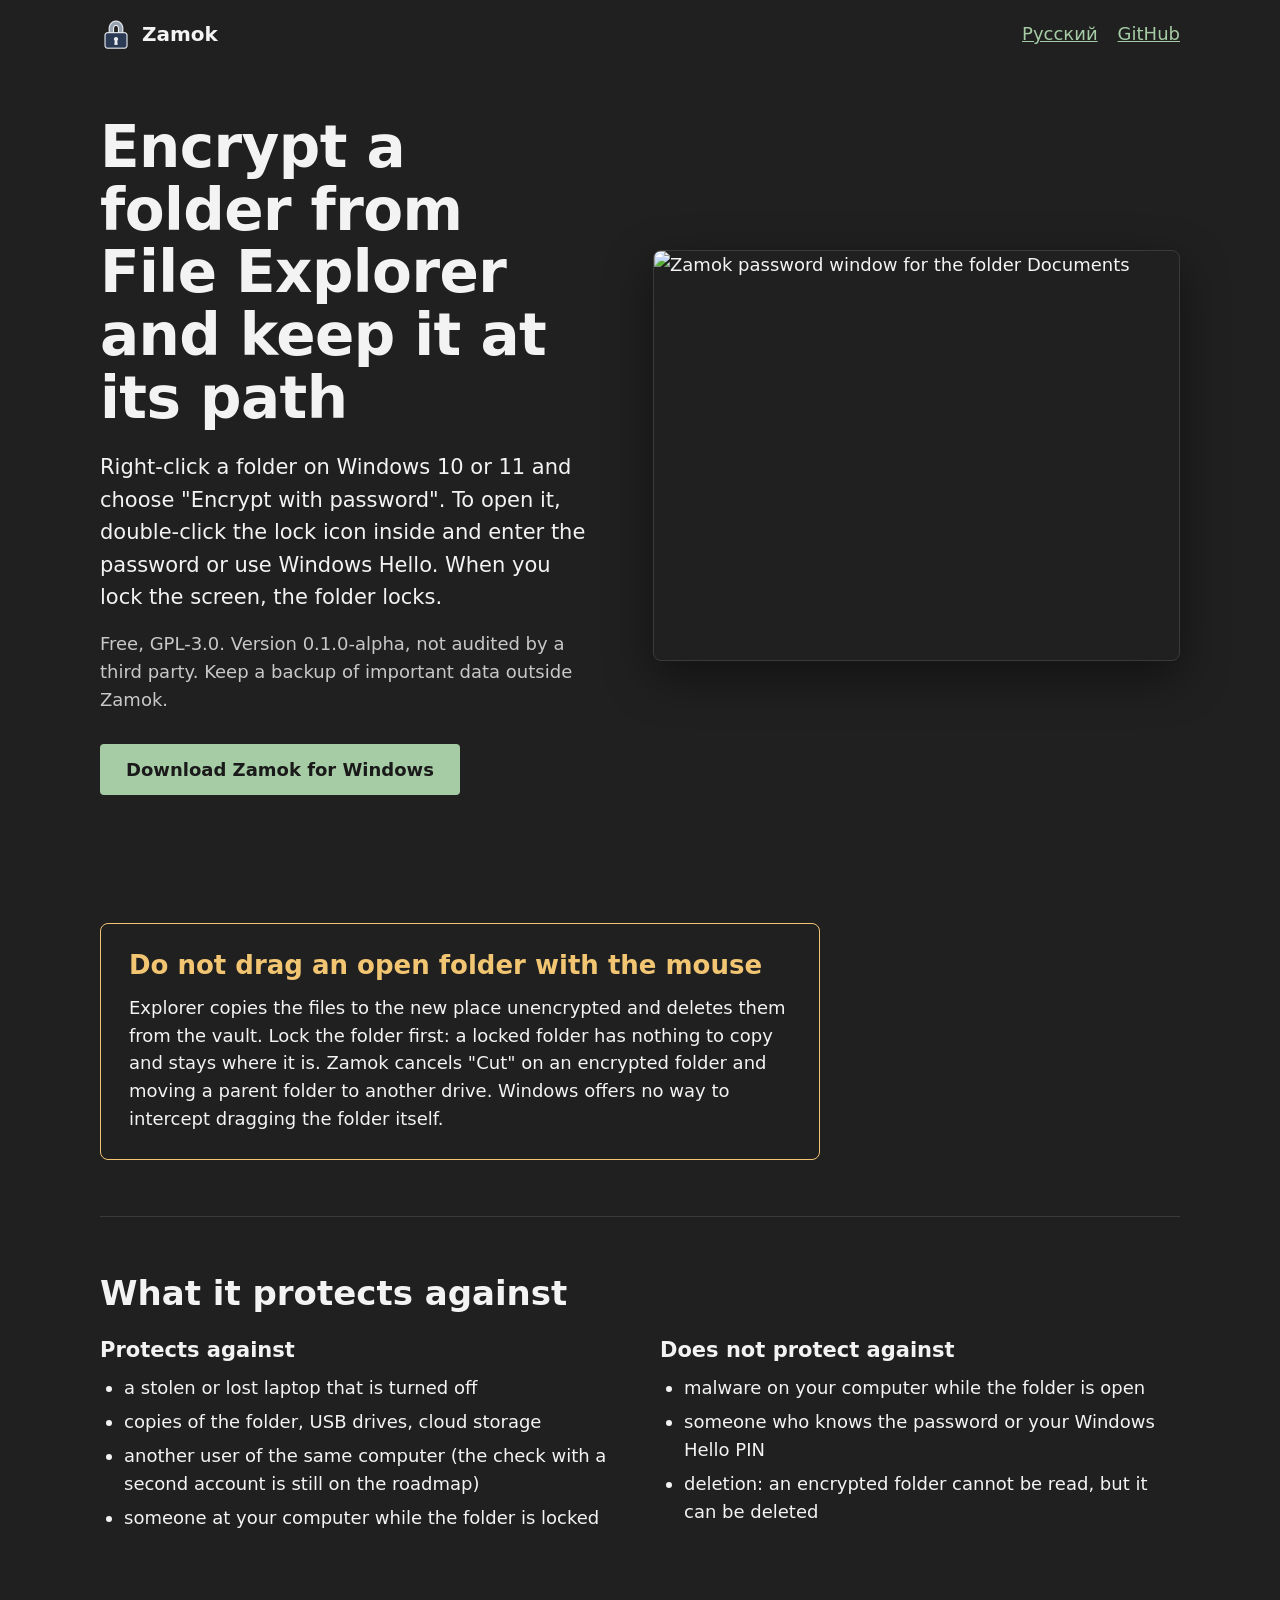
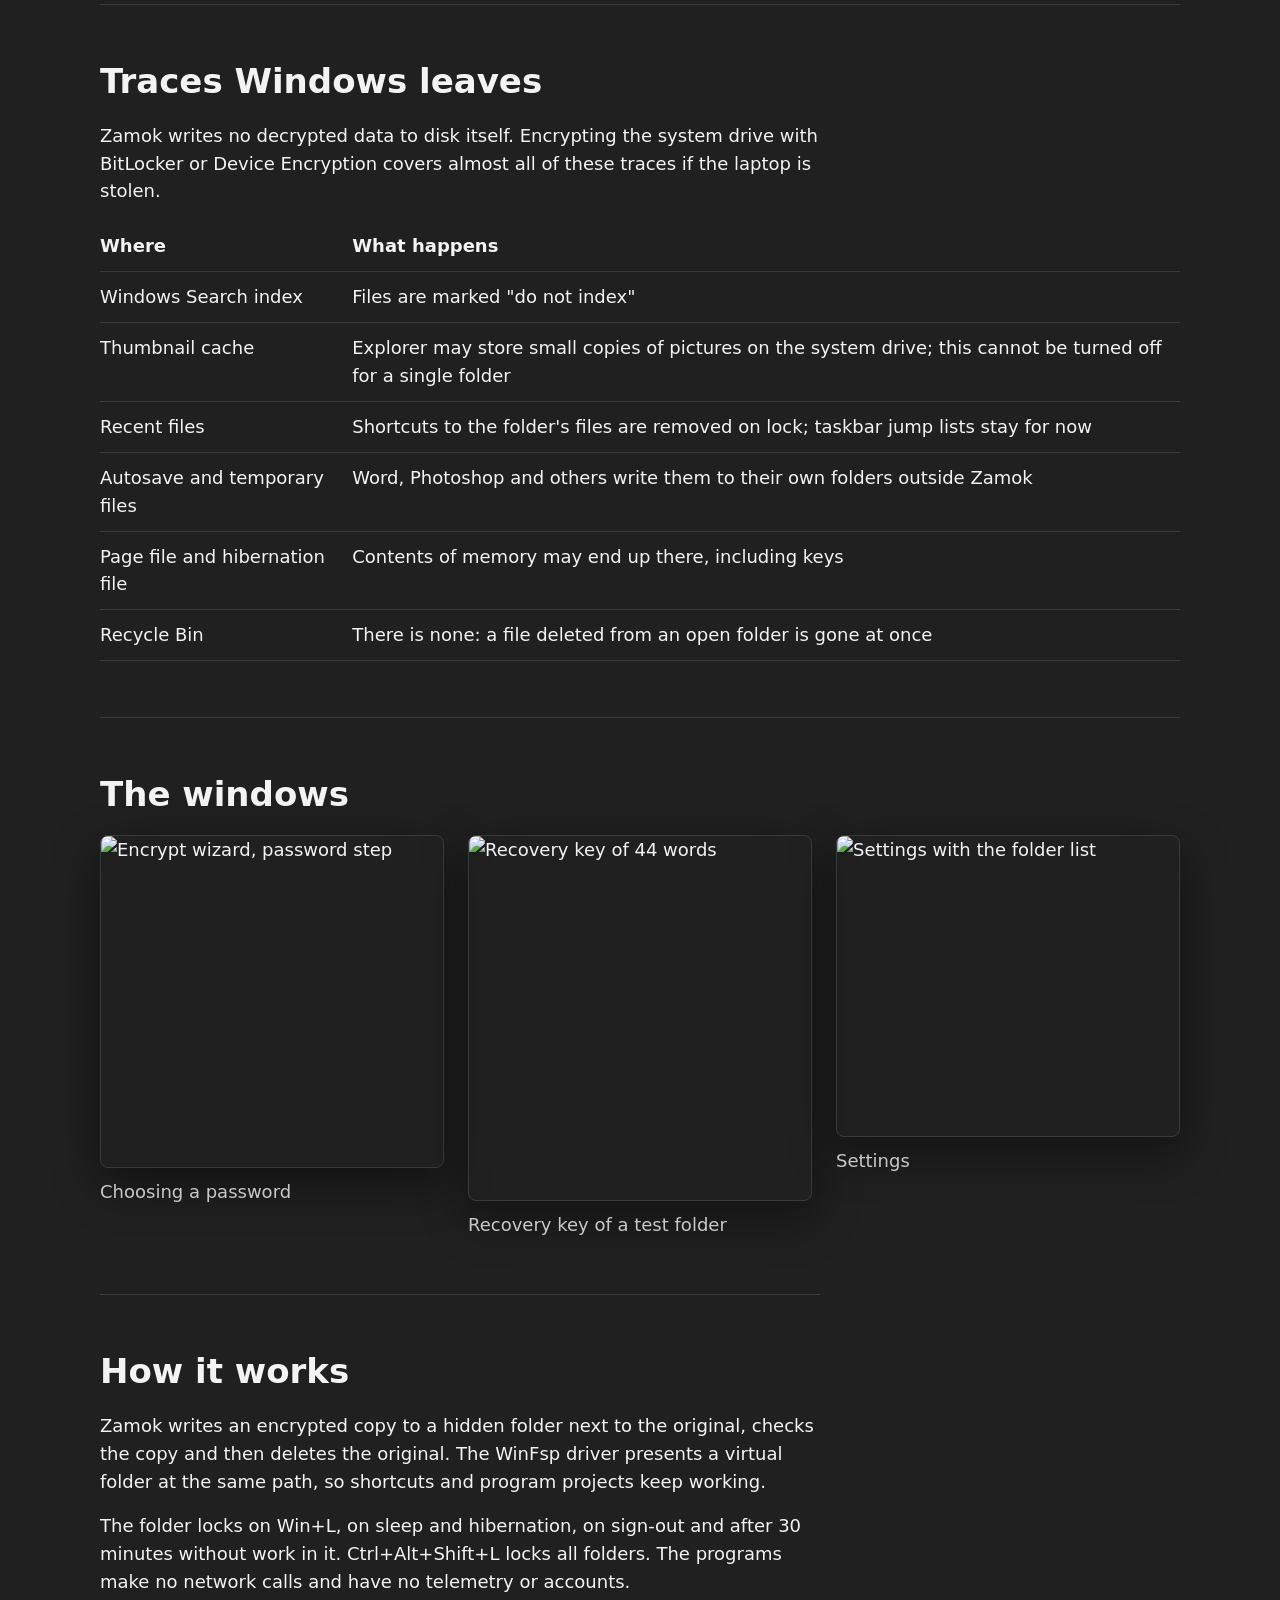
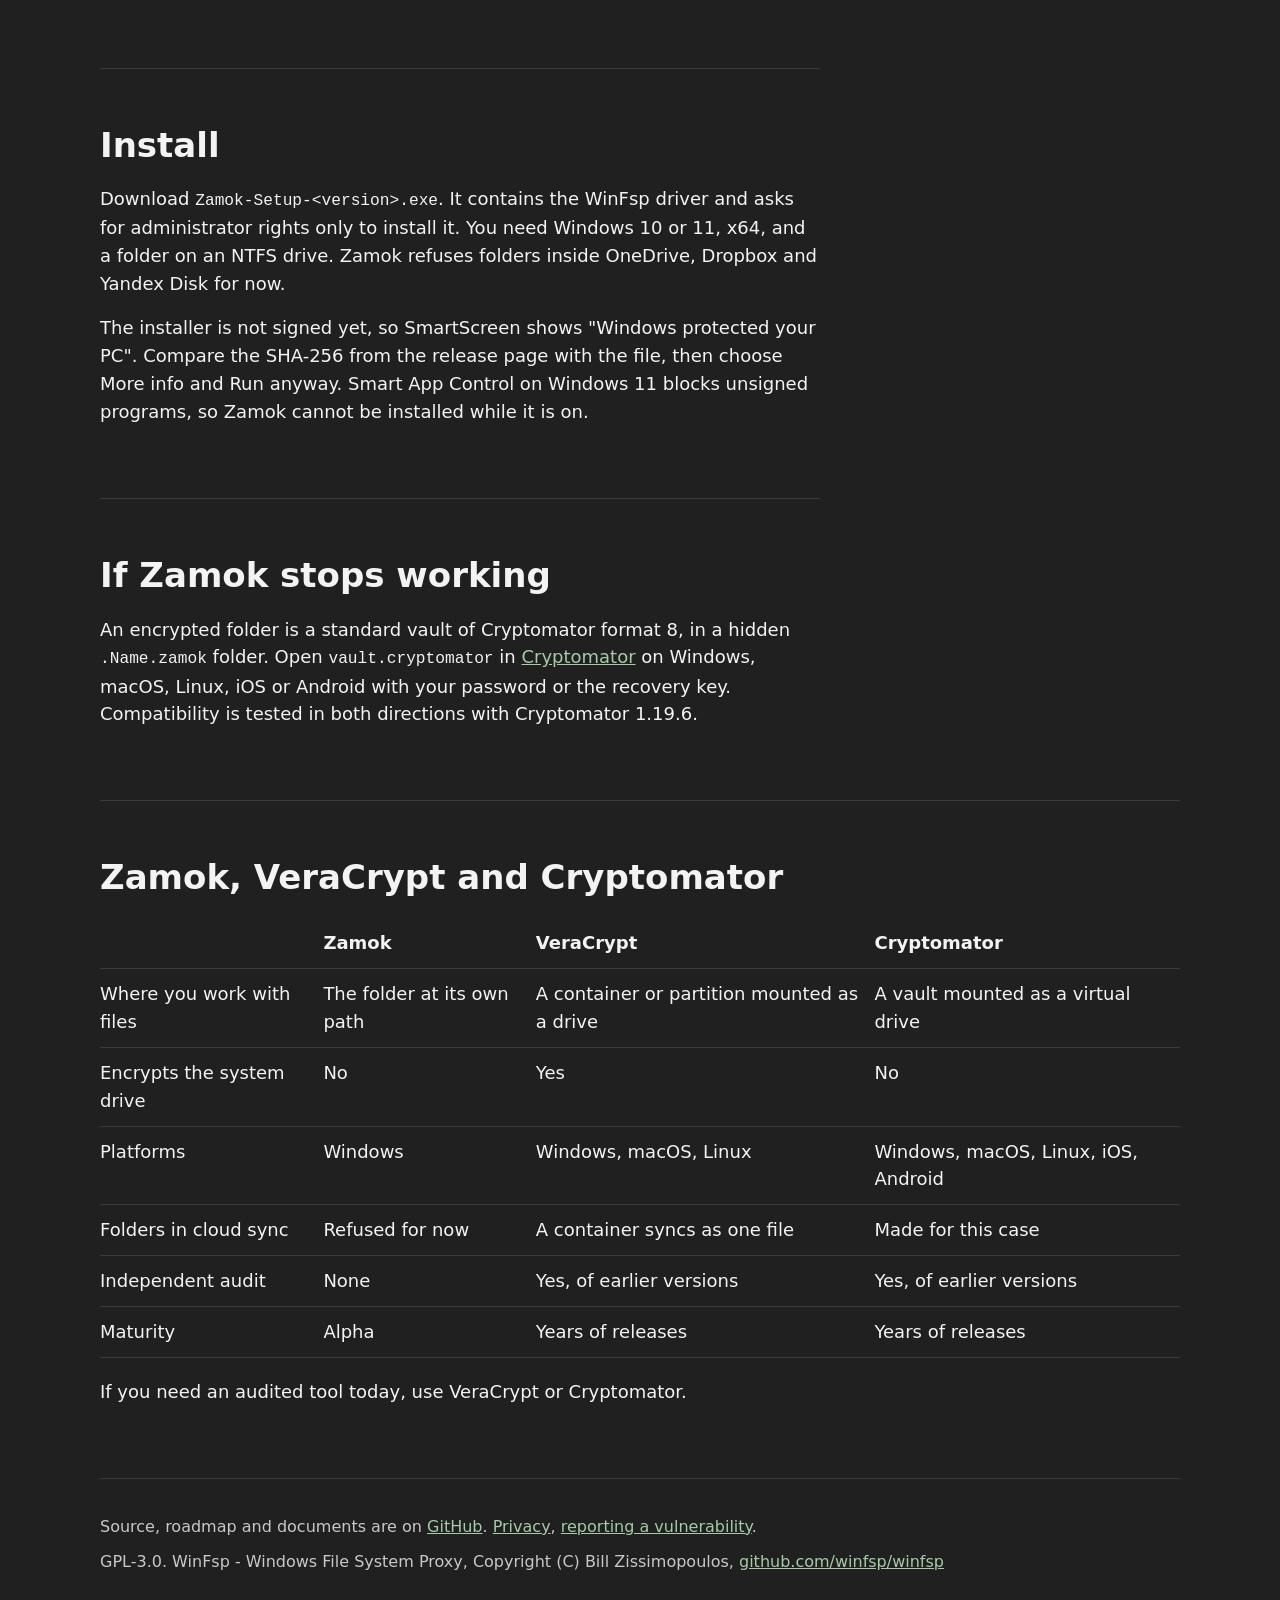
==== site/index.html @ 3bea82ad "Add the Russian and English website for GitHub Pages Static pages in site/ and a Pages workflow that" ====
<!doctype html>
<html lang="en">
<head>
<meta charset="utf-8">
<meta name="viewport" content="width=device-width, initial-scale=1">
<title>Zamok, folder encryption for Windows from File Explorer</title>
<meta name="description" content="Zamok encrypts a folder on Windows 10 and 11 from File Explorer. The folder stays at its path. Free, open source, GPL-3.0, alpha, not audited by a third party.">
<link rel="icon" href="favicon.ico" sizes="48x48">
<link rel="apple-touch-icon" href="apple-touch-icon.png">
<link rel="alternate" hreflang="ru" href="https://olerast67.github.io/zamok/ru/">
<link rel="alternate" hreflang="en" href="https://olerast67.github.io/zamok/">
<link rel="stylesheet" href="style.css">
</head>
<body>
<div class="wrap">
<header class="top">
  <a class="brand" href="./"><img src="icon-256.png" alt="" width="32" height="32">Zamok</a>
  <nav><a href="ru/" lang="ru" hreflang="ru">Русский</a><a href="https://github.com/olerast67/zamok">GitHub</a></nav>
</header>

<main>
<div class="hero">
  <div>
    <h1>Encrypt a folder from File Explorer and keep it at its path</h1>
    <p class="lead">Right-click a folder on Windows 10 or 11 and choose "Encrypt with password". To open it, double-click the lock icon inside and enter the password or use Windows Hello. When you lock the screen, the folder locks.</p>
    <p class="status">Free, GPL-3.0. Version 0.1.0-alpha, not audited by a third party. Keep a backup of important data outside Zamok.</p>
    <a class="button" data-cta href="https://github.com/olerast67/zamok/releases">Download Zamok for Windows</a>
  </div>
  <img class="window" src="images/screens/en/unlock.png" alt="Zamok password window for the folder Documents" width="527" height="411">
</div>

<div class="warning prose">
  <h2>Do not drag an open folder with the mouse</h2>
  <p>Explorer copies the files to the new place unencrypted and deletes them from the vault. Lock the folder first: a locked folder has nothing to copy and stays where it is. Zamok cancels "Cut" on an encrypted folder and moving a parent folder to another drive. Windows offers no way to intercept dragging the folder itself.</p>
</div>

<section>
  <h2>What it protects against</h2>
  <div class="columns">
    <div>
      <h3>Protects against</h3>
      <ul>
        <li>a stolen or lost laptop that is turned off</li>
        <li>copies of the folder, USB drives, cloud storage</li>
        <li>another user of the same computer (the check with a second account is still on the roadmap)</li>
        <li>someone at your computer while the folder is locked</li>
      </ul>
    </div>
    <div>
      <h3>Does not protect against</h3>
      <ul>
        <li>malware on your computer while the folder is open</li>
        <li>someone who knows the password or your Windows Hello PIN</li>
        <li>deletion: an encrypted folder cannot be read, but it can be deleted</li>
      </ul>
    </div>
  </div>
</section>

<section>
  <h2>Traces Windows leaves</h2>
  <p class="prose">Zamok writes no decrypted data to disk itself. Encrypting the system drive with BitLocker or Device Encryption covers almost all of these traces if the laptop is stolen.</p>
  <div class="table"><table>
    <tr><th>Where</th><th>What happens</th></tr>
    <tr><td>Windows Search index</td><td>Files are marked "do not index"</td></tr>
    <tr><td>Thumbnail cache</td><td>Explorer may store small copies of pictures on the system drive; this cannot be turned off for a single folder</td></tr>
    <tr><td>Recent files</td><td>Shortcuts to the folder's files are removed on lock; taskbar jump lists stay for now</td></tr>
    <tr><td>Autosave and temporary files</td><td>Word, Photoshop and others write them to their own folders outside Zamok</td></tr>
    <tr><td>Page file and hibernation file</td><td>Contents of memory may end up there, including keys</td></tr>
    <tr><td>Recycle Bin</td><td>There is none: a file deleted from an open folder is gone at once</td></tr>
  </table></div>
</section>

<section>
  <h2>The windows</h2>
  <div class="shots">
    <figure><img class="window" src="images/screens/en/encrypt-password.png" alt="Encrypt wizard, password step" width="577" height="559" loading="lazy"><figcaption>Choosing a password</figcaption></figure>
    <figure><img class="window" src="images/screens/en/encrypt-recovery-key.png" alt="Recovery key of 44 words" width="652" height="693" loading="lazy"><figcaption>Recovery key of a test folder</figcaption></figure>
    <figure><img class="window" src="images/screens/en/settings.png" alt="Settings with the folder list" width="852" height="747" loading="lazy"><figcaption>Settings</figcaption></figure>
  </div>
</section>

<section class="prose">
  <h2>How it works</h2>
  <p>Zamok writes an encrypted copy to a hidden folder next to the original, checks the copy and then deletes the original. The WinFsp driver presents a virtual folder at the same path, so shortcuts and program projects keep working.</p>
  <p>The folder locks on Win+L, on sleep and hibernation, on sign-out and after 30 minutes without work in it. Ctrl+Alt+Shift+L locks all folders. The programs make no network calls and have no telemetry or accounts.</p>
</section>

<section class="prose">
  <h2>Install</h2>
  <p>Download <code>Zamok-Setup-&lt;version&gt;.exe</code>. It contains the WinFsp driver and asks for administrator rights only to install it. You need Windows 10 or 11, x64, and a folder on an NTFS drive. Zamok refuses folders inside OneDrive, Dropbox and Yandex Disk for now.</p>
  <p>The installer is not signed yet, so SmartScreen shows "Windows protected your PC". Compare the SHA-256 from the release page with the file, then choose More info and Run anyway. Smart App Control on Windows 11 blocks unsigned programs, so Zamok cannot be installed while it is on.</p>
</section>

<section class="prose">
  <h2>If Zamok stops working</h2>
  <p>An encrypted folder is a standard vault of Cryptomator format 8, in a hidden <code>.Name.zamok</code> folder. Open <code>vault.cryptomator</code> in <a href="https://cryptomator.org">Cryptomator</a> on Windows, macOS, Linux, iOS or Android with your password or the recovery key. Compatibility is tested in both directions with Cryptomator 1.19.6.</p>
</section>

<section>
  <h2>Zamok, VeraCrypt and Cryptomator</h2>
  <div class="table"><table>
    <tr><th></th><th>Zamok</th><th>VeraCrypt</th><th>Cryptomator</th></tr>
    <tr><td>Where you work with files</td><td>The folder at its own path</td><td>A container or partition mounted as a drive</td><td>A vault mounted as a virtual drive</td></tr>
    <tr><td>Encrypts the system drive</td><td>No</td><td>Yes</td><td>No</td></tr>
    <tr><td>Platforms</td><td>Windows</td><td>Windows, macOS, Linux</td><td>Windows, macOS, Linux, iOS, Android</td></tr>
    <tr><td>Folders in cloud sync</td><td>Refused for now</td><td>A container syncs as one file</td><td>Made for this case</td></tr>
    <tr><td>Independent audit</td><td>None</td><td>Yes, of earlier versions</td><td>Yes, of earlier versions</td></tr>
    <tr><td>Maturity</td><td>Alpha</td><td>Years of releases</td><td>Years of releases</td></tr>
  </table></div>
  <p class="prose" style="margin-top:20px">If you need an audited tool today, use VeraCrypt or Cryptomator.</p>
</section>
</main>

<footer>
  <p>Source, roadmap and documents are on <a href="https://github.com/olerast67/zamok">GitHub</a>. <a href="https://github.com/olerast67/zamok/blob/main/PRIVACY.md">Privacy</a>, <a href="https://github.com/olerast67/zamok/blob/main/SECURITY.md">reporting a vulnerability</a>.</p>
  <p>GPL-3.0. WinFsp - Windows File System Proxy, Copyright (C) Bill Zissimopoulos, <a href="https://github.com/winfsp/winfsp">github.com/winfsp/winfsp</a></p>
</footer>
</div>
</body>
</html>
---- site/style.css ----
:root {
  --bg: #202020;
  --surface: #292929;
  --line: #3a3a3a;
  --text: #f3f3f3;
  --muted: #c8c8c8;
  --accent: #a5cca5;
  --on-accent: #1a1a1a;
  --warn: #f2c572;
  color-scheme: dark;
}
* { box-sizing: border-box; }
html { -webkit-text-size-adjust: 100%; }
body {
  margin: 0;
  background: var(--bg);
  color: var(--text);
  font: 18px/1.55 "Segoe UI Variable Text", "Segoe UI", system-ui, -apple-system, "Helvetica Neue", Arial, sans-serif;
}
img { display: block; max-width: 100%; height: auto; }
a { color: var(--accent); }
a:focus-visible, summary:focus-visible { outline: 2px solid var(--text); outline-offset: 2px; }
.wrap { max-width: 1120px; margin: 0 auto; padding: 0 20px; }
.prose { max-width: 720px; }

header.top { display: flex; align-items: center; justify-content: space-between; gap: 16px; padding: 18px 0; }
.brand { display: flex; align-items: center; gap: 10px; color: var(--text); font-weight: 600; font-size: 20px; text-decoration: none; }
.top nav { display: flex; gap: 20px; }

.hero { display: grid; grid-template-columns: minmax(0, 1fr) minmax(0, 527px); gap: 56px; align-items: center; padding: 48px 0 72px; }
h1 { font-size: 58px; line-height: 1.08; font-weight: 600; margin: 0 0 22px; letter-spacing: -0.01em; }
.lead { font-size: 21px; margin: 0 0 16px; }
.status { color: var(--muted); margin: 0 0 30px; }
.button {
  display: inline-block; padding: 12px 26px; border-radius: 4px;
  background: var(--accent); color: var(--on-accent); font-weight: 600; text-decoration: none;
}
.button:hover { background: #b6d9b6; }
.window { border: 1px solid var(--line); border-radius: 8px; box-shadow: 0 16px 48px rgba(0, 0, 0, .45); }

section { padding: 56px 0; border-top: 1px solid var(--line); }
h2 { font-size: 34px; line-height: 1.2; font-weight: 600; margin: 0 0 20px; }
h3 { font-size: 21px; font-weight: 600; margin: 0 0 8px; }
p { margin: 0 0 16px; }
ul, ol { margin: 0 0 16px; padding-left: 24px; }
li { margin-bottom: 6px; }
code { font-family: Consolas, "Cascadia Mono", monospace; font-size: .9em; overflow-wrap: anywhere; }
pre { background: var(--surface); padding: 14px 16px; border-radius: 6px; overflow-x: auto; margin: 0 0 16px; }

.warning { border: 1px solid var(--warn); border-radius: 8px; padding: 26px 28px; margin: 56px 0; }
.warning h2 { color: var(--warn); font-size: 26px; margin-bottom: 12px; }
.warning p:last-child { margin-bottom: 0; }

.columns { display: grid; grid-template-columns: 1fr 1fr; gap: 40px; }

.shots { display: grid; grid-template-columns: repeat(3, minmax(0, 1fr)); gap: 24px; align-items: start; }
figure { margin: 0; }
figcaption { margin-top: 10px; color: var(--muted); }

.table { overflow-x: auto; }
table { border-collapse: collapse; width: 100%; min-width: 560px; }
th, td { text-align: left; vertical-align: top; padding: 11px 16px 11px 0; border-bottom: 1px solid var(--line); }
th { font-weight: 600; }

footer { border-top: 1px solid var(--line); padding: 36px 0 48px; color: var(--muted); font-size: 16px; }
footer p { margin-bottom: 10px; }

@media (max-width: 860px) {
  .hero { grid-template-columns: minmax(0, 1fr); gap: 36px; padding: 20px 0 48px; }
  h1 { font-size: 42px; }
  h2 { font-size: 28px; }
  .columns, .shots { grid-template-columns: minmax(0, 1fr); gap: 24px; }
  section { padding: 40px 0; }
  .warning { margin: 40px 0; padding: 20px; }
}
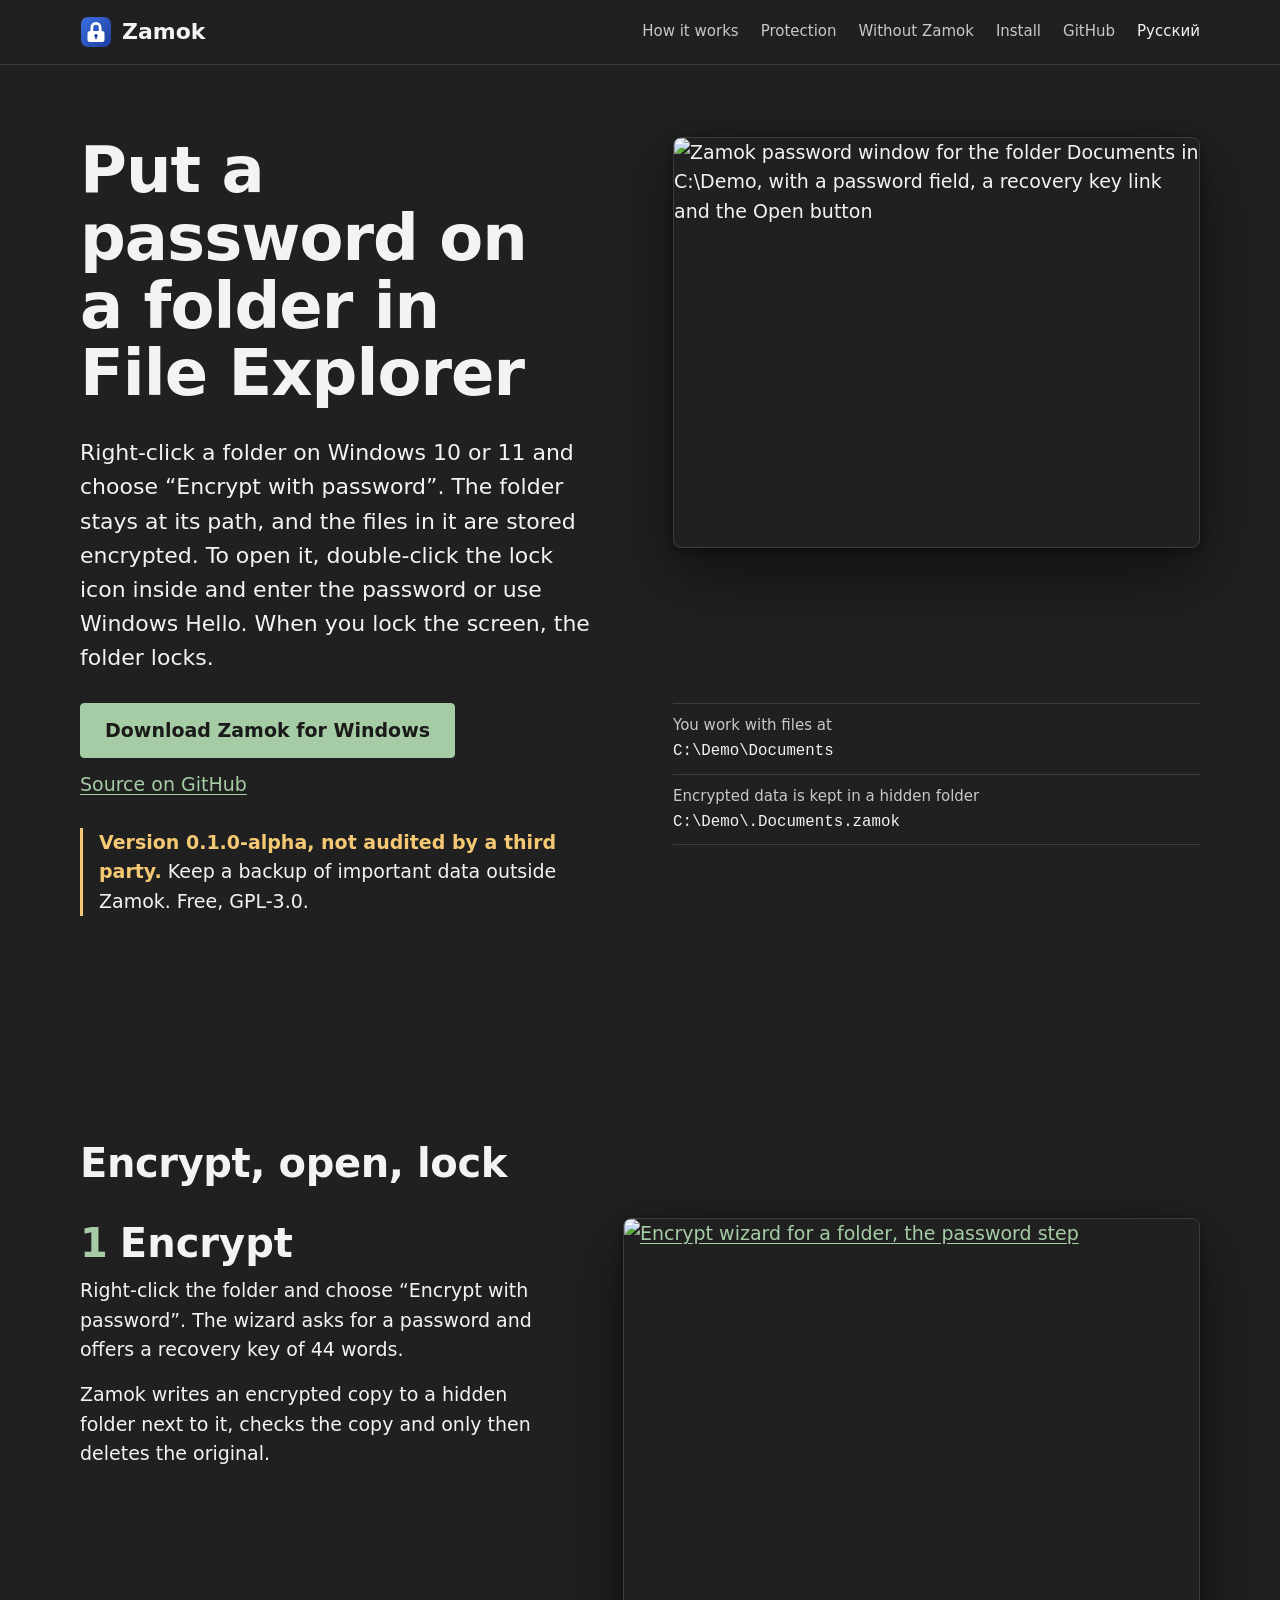
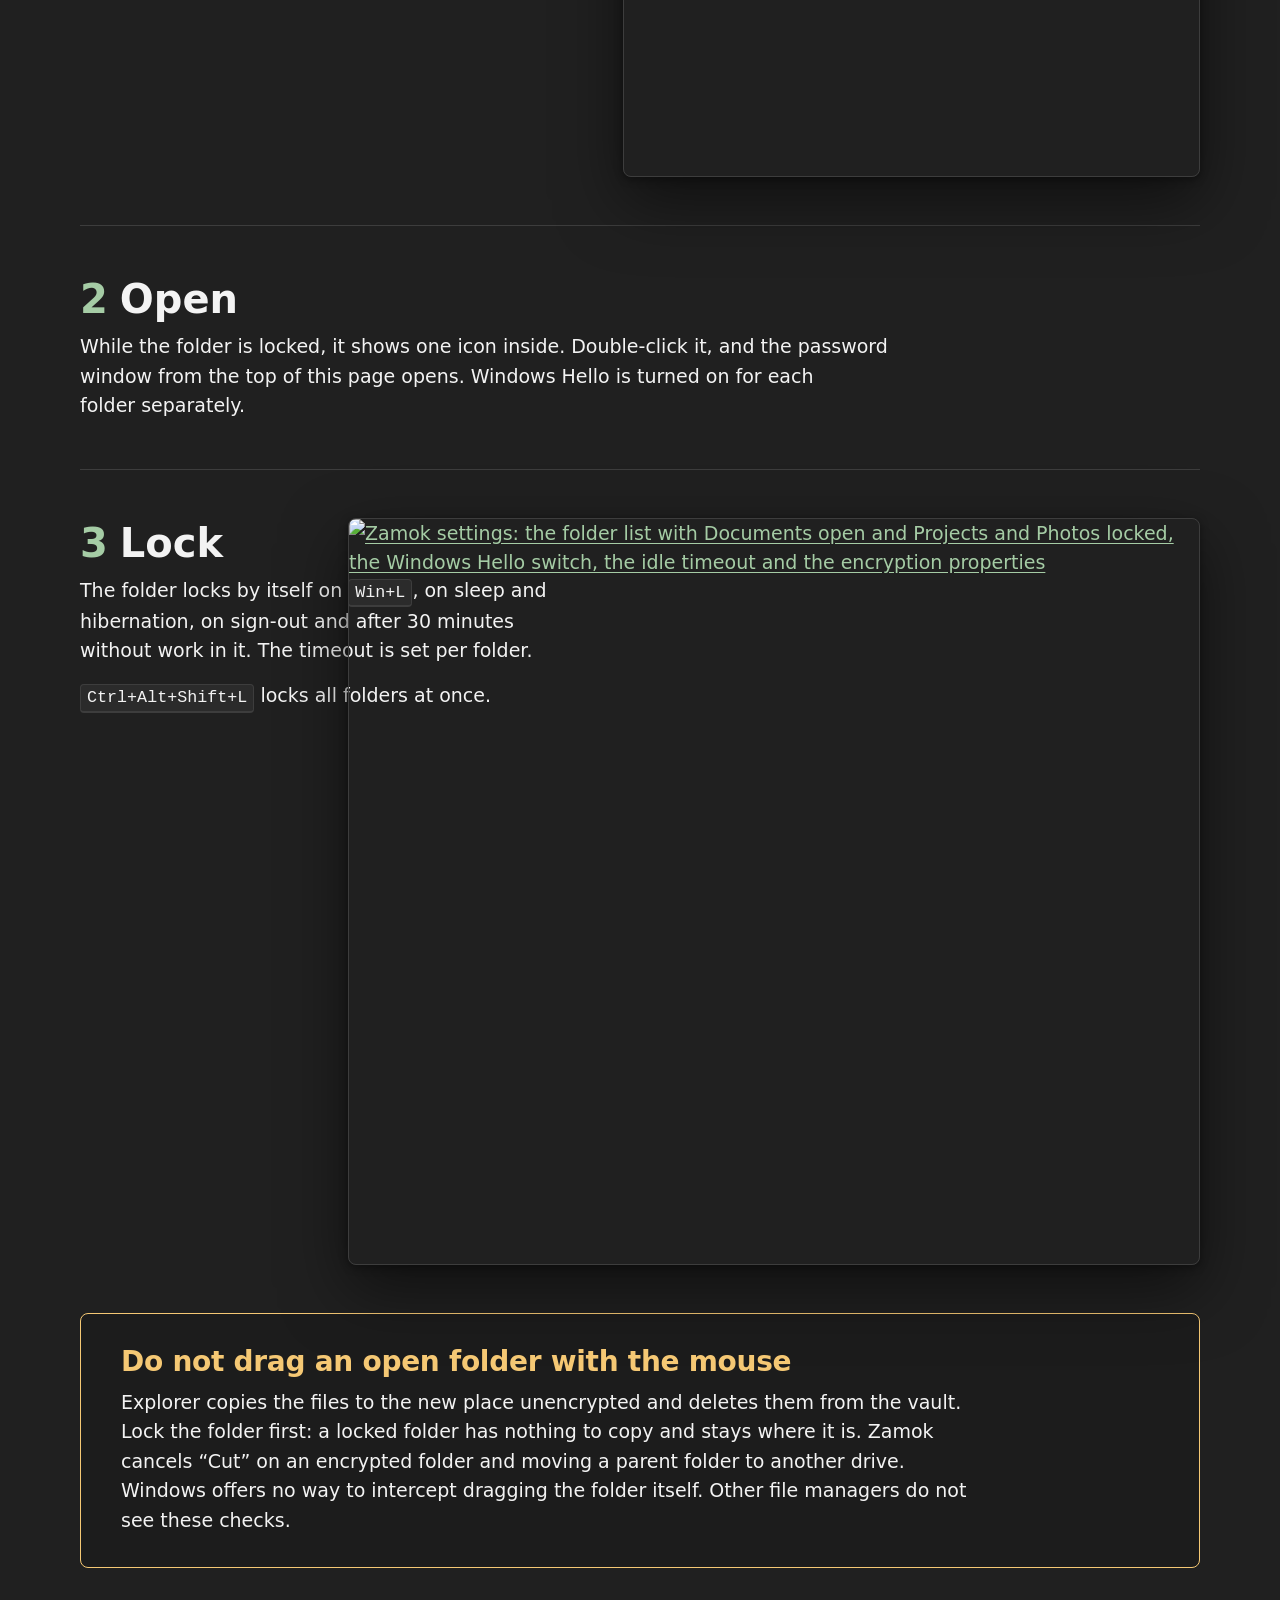
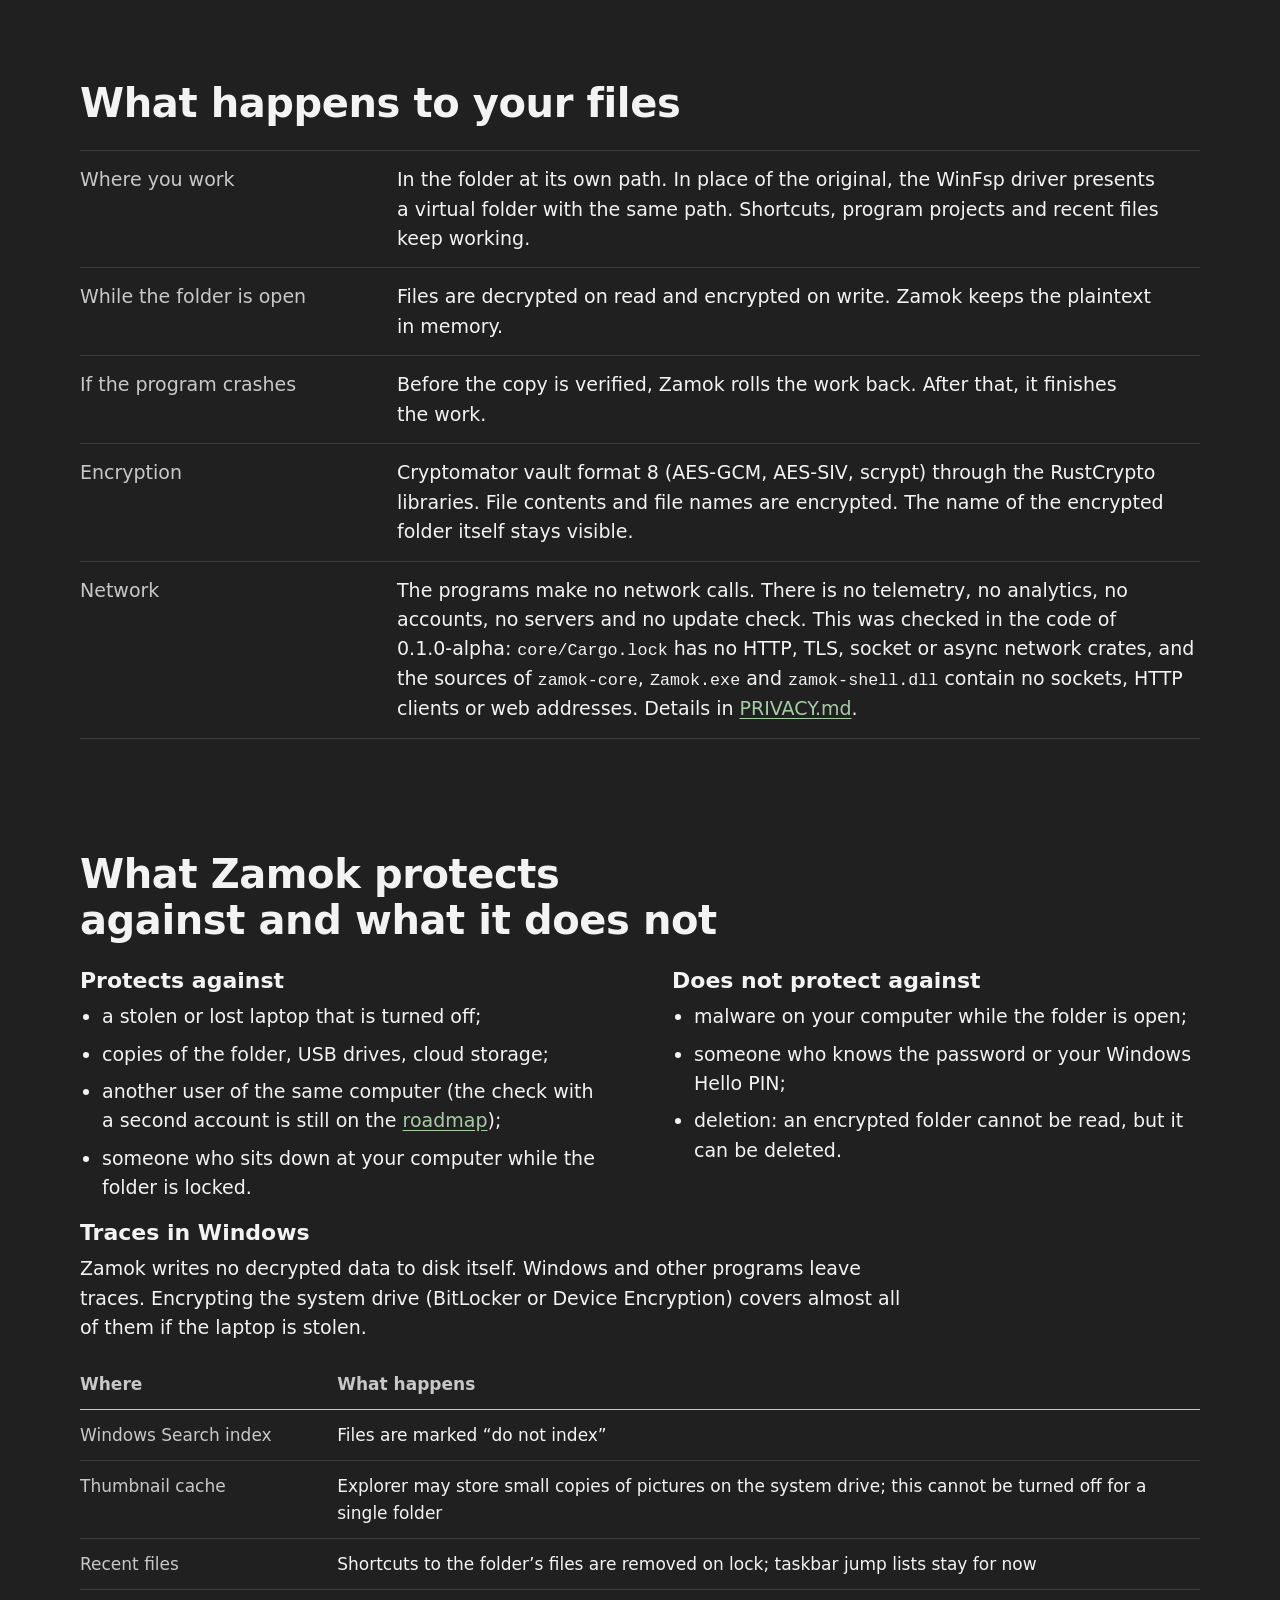
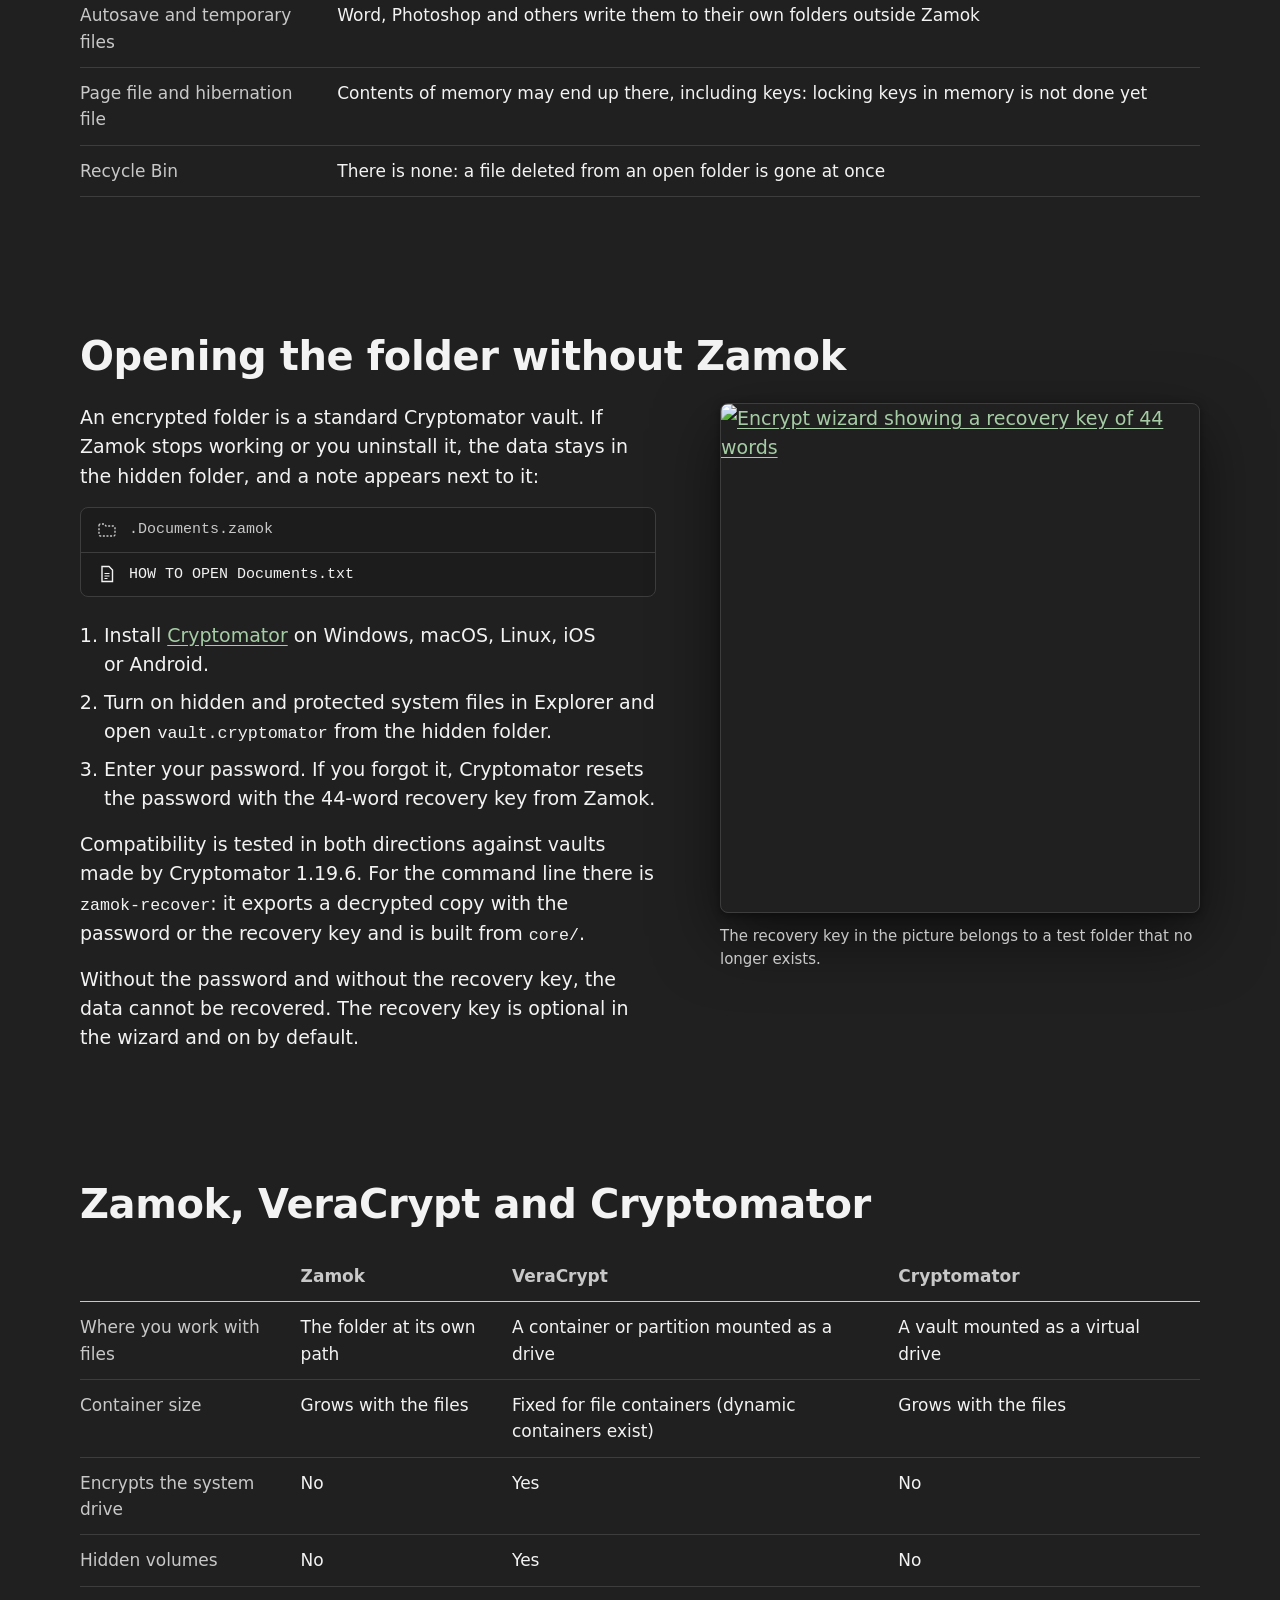
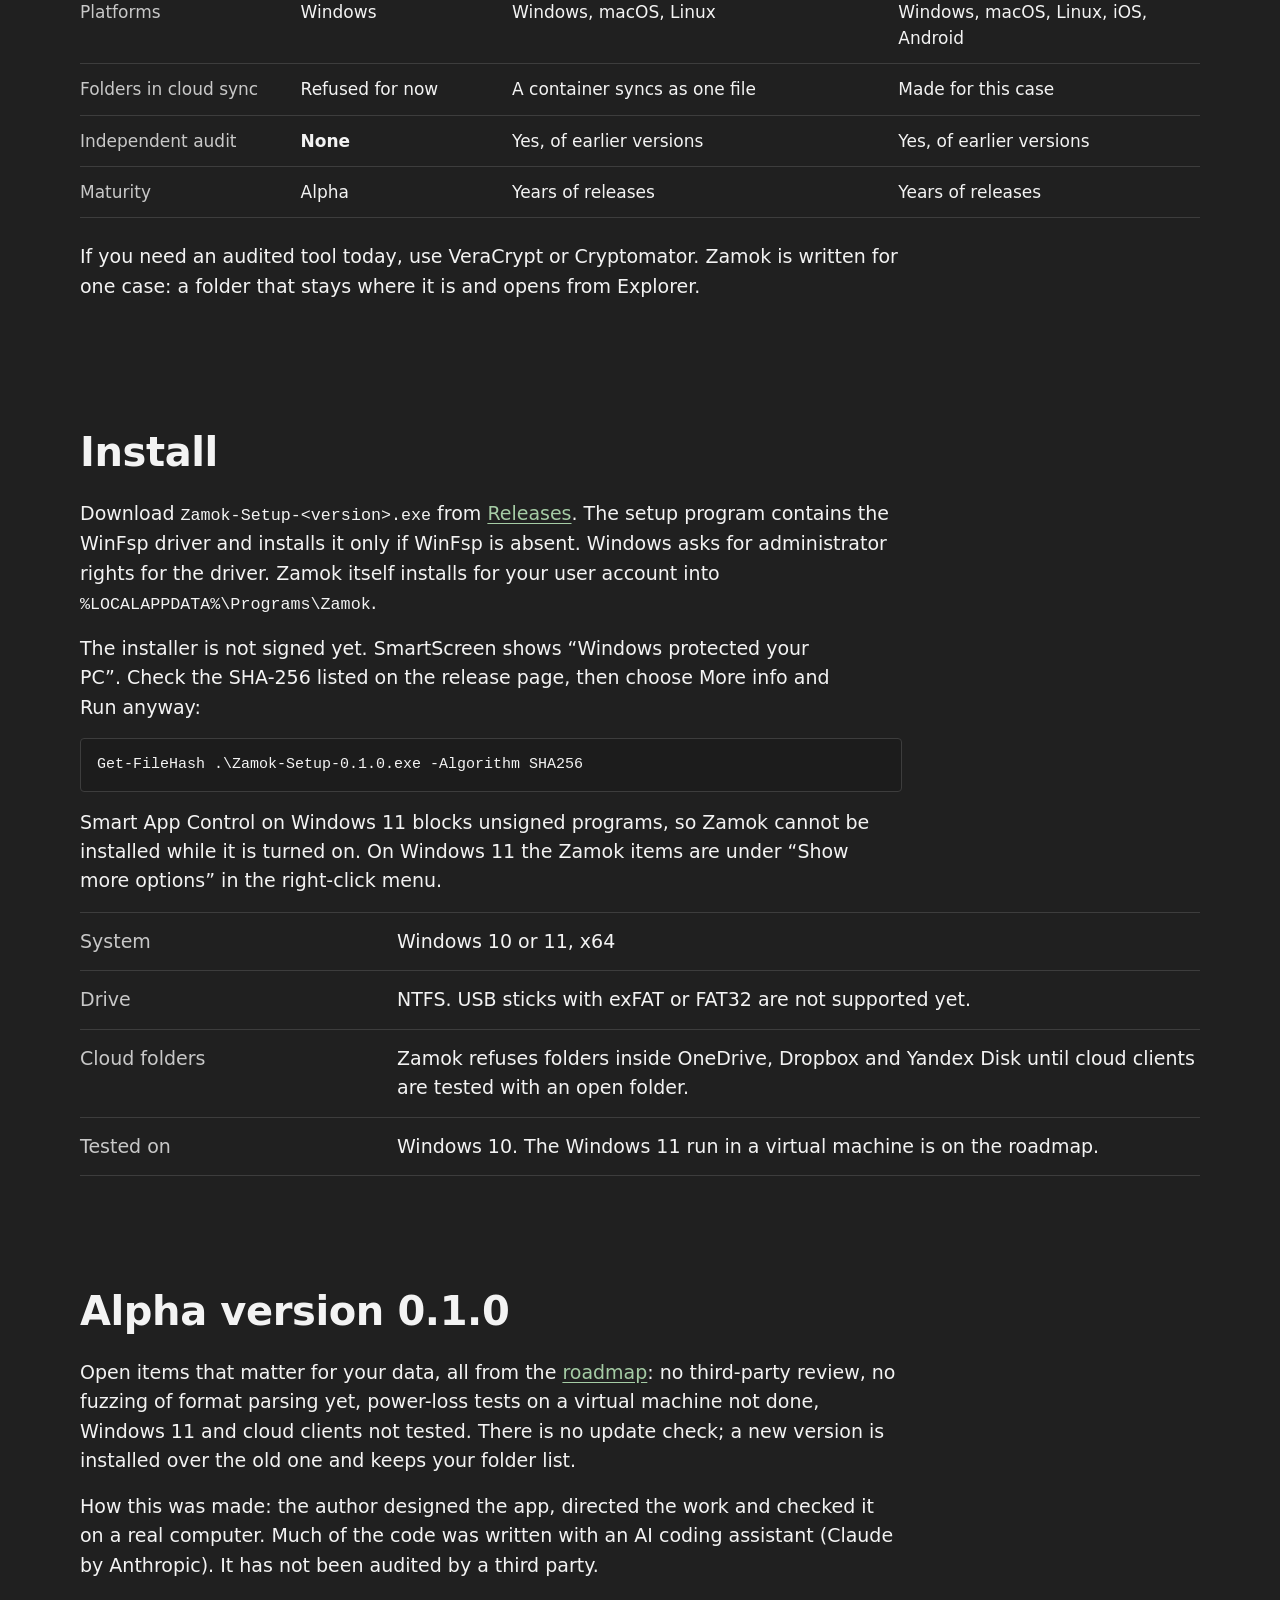
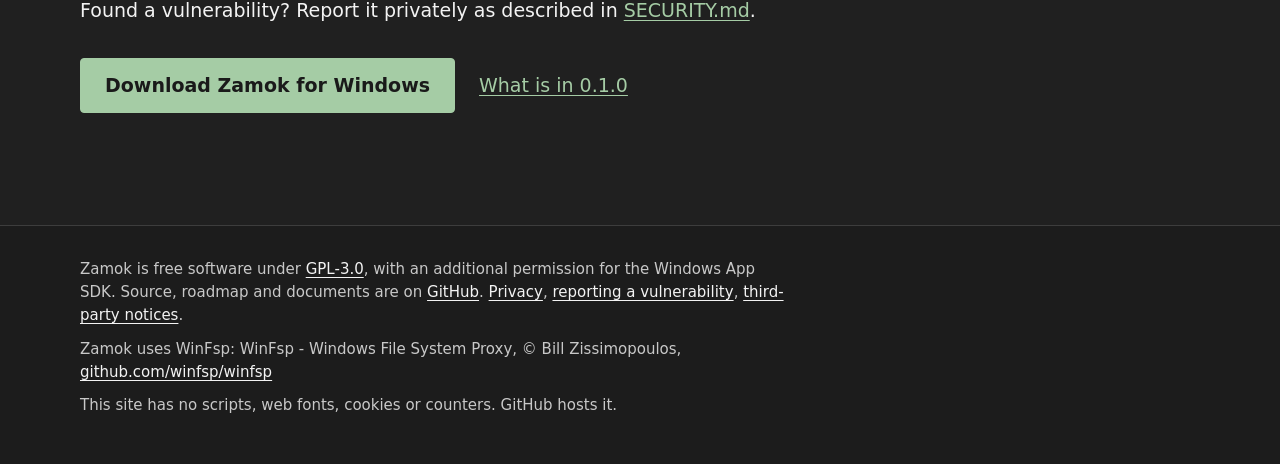
==== commit 25eda952: "Redesign the website around the app's own windows The first screen shows the real password window an" ====
--- a/site/index.html
+++ b/site/index.html
@@ -3,119 +3,257 @@
 <head>
 <meta charset="utf-8">
 <meta name="viewport" content="width=device-width, initial-scale=1">
-<title>Zamok, folder encryption for Windows from File Explorer</title>
-<meta name="description" content="Zamok encrypts a folder on Windows 10 and 11 from File Explorer. The folder stays at its path. Free, open source, GPL-3.0, alpha, not audited by a third party.">
+<title>Zamok, password-protect a folder in File Explorer on Windows</title>
+<meta name="description" content="Zamok encrypts a folder on Windows 10 and 11 from File Explorer. The folder stays at its path and opens with a password or Windows Hello. Free, GPL-3.0, alpha, not audited by a third party.">
+<link rel="canonical" href="https://olerast67.github.io/zamok/">
+<link rel="alternate" hreflang="en" href="https://olerast67.github.io/zamok/">
+<link rel="alternate" hreflang="ru" href="https://olerast67.github.io/zamok/ru/">
+<link rel="alternate" hreflang="x-default" href="https://olerast67.github.io/zamok/">
 <link rel="icon" href="favicon.ico" sizes="48x48">
 <link rel="apple-touch-icon" href="apple-touch-icon.png">
-<link rel="alternate" hreflang="ru" href="https://olerast67.github.io/zamok/ru/">
-<link rel="alternate" hreflang="en" href="https://olerast67.github.io/zamok/">
+<meta name="theme-color" content="#202020">
+<meta property="og:type" content="website">
+<meta property="og:title" content="Zamok, folder encryption for Windows from File Explorer">
+<meta property="og:description" content="Right-click a folder, Encrypt with password. The folder stays at its path. Free, open source, alpha.">
+<meta property="og:url" content="https://olerast67.github.io/zamok/">
+<meta property="og:image" content="https://olerast67.github.io/zamok/images/banner.png">
+<meta property="og:locale" content="en_US">
+<meta property="og:locale:alternate" content="ru_RU">
+<meta name="twitter:card" content="summary_large_image">
 <link rel="stylesheet" href="style.css">
+<script type="application/ld+json">
+{
+  "@context": "https://schema.org",
+  "@type": "SoftwareApplication",
+  "name": "Zamok",
+  "description": "Folder encryption for Windows 10 and 11 from File Explorer. The folder stays at its path. Cryptomator vault format 8.",
+  "applicationCategory": "SecurityApplication",
+  "operatingSystem": "Windows 10, Windows 11",
+  "softwareVersion": "0.1.0-alpha",
+  "inLanguage": ["en", "ru"],
+  "isAccessibleForFree": true,
+  "offers": { "@type": "Offer", "price": "0", "priceCurrency": "USD" },
+  "license": "https://www.gnu.org/licenses/gpl-3.0.html",
+  "downloadUrl": "https://github.com/olerast67/zamok/releases",
+  "image": "https://olerast67.github.io/zamok/images/banner.png",
+  "screenshot": [
+    "https://olerast67.github.io/zamok/images/screens/en/unlock.png",
+    "https://olerast67.github.io/zamok/images/screens/en/encrypt-password.png",
+    "https://olerast67.github.io/zamok/images/screens/en/settings.png"
+  ],
+  "author": { "@type": "Person", "name": "olerast67", "url": "https://github.com/olerast67" },
+  "sameAs": ["https://github.com/olerast67/zamok"]
+}
+</script>
 </head>
 <body>
+<a class="skip" href="#main">Skip to content</a>
+<header class="top">
+  <div class="wrap">
+    <a class="brand" href="./" aria-label="Zamok, home">
+      <svg viewBox="0 0 64 64" aria-hidden="true"><defs><linearGradient id="tile" x1="0" y1="0" x2="1" y2="1"><stop offset="0" stop-color="#3A6FE0"/><stop offset="1" stop-color="#1D3E9E"/></linearGradient></defs><rect x="2" y="2" width="60" height="60" rx="14" fill="url(#tile)"/><path d="M23.75 32V23a8.25 8.25 0 0 1 16.5 0v9" fill="none" stroke="#fff" stroke-width="5.5"/><rect x="15" y="30" width="34" height="22" rx="5" fill="#fff"/><circle cx="32" cy="39.5" r="3.4" fill="#1D3E9E"/><rect x="30.5" y="39.5" width="3" height="7" rx="1.2" fill="#1D3E9E"/></svg>
+      Zamok
+    </a>
+    <nav aria-label="Main">
+      <a class="opt" href="#use">How it works</a>
+      <a class="opt" href="#limits">Protection</a>
+      <a class="opt" href="#without">Without Zamok</a>
+      <a class="opt" href="#install">Install</a>
+      <a href="https://github.com/olerast67/zamok">GitHub</a>
+      <a class="lang" href="ru/" lang="ru" hreflang="ru">Русский</a>
+    </nav>
+  </div>
+</header>
+
+<main id="main">
 <div class="wrap">
-<header class="top">
-  <a class="brand" href="./"><img src="icon-256.png" alt="" width="32" height="32">Zamok</a>
-  <nav><a href="ru/" lang="ru" hreflang="ru">Русский</a><a href="https://github.com/olerast67/zamok">GitHub</a></nav>
-</header>
-
-<main>
+
 <div class="hero">
-  <div>
-    <h1>Encrypt a folder from File Explorer and keep it at its path</h1>
-    <p class="lead">Right-click a folder on Windows 10 or 11 and choose "Encrypt with password". To open it, double-click the lock icon inside and enter the password or use Windows Hello. When you lock the screen, the folder locks.</p>
-    <p class="status">Free, GPL-3.0. Version 0.1.0-alpha, not audited by a third party. Keep a backup of important data outside Zamok.</p>
+  <h1>Put a password on a folder in File Explorer</h1>
+  <p class="lead">Right-click a folder on Windows 10&nbsp;or 11&nbsp;and choose “Encrypt with password”. The folder stays at its path, and the files in it are stored encrypted. To open it, double-click the lock icon inside and enter the password or use Windows Hello. When you lock the screen, the folder locks.</p>
+  <div class="actions">
     <a class="button" data-cta href="https://github.com/olerast67/zamok/releases">Download Zamok for Windows</a>
-  </div>
-  <img class="window" src="images/screens/en/unlock.png" alt="Zamok password window for the folder Documents" width="527" height="411">
+    <a href="https://github.com/olerast67/zamok">Source on GitHub</a>
+  </div>
+  <p class="status"><strong>Version <span class="nw">0.1.0-alpha</span>, not audited by a third party.</strong> Keep a backup of important data outside Zamok. Free, <span class="nw">GPL-3.0</span>.</p>
+  <div class="hero-object">
+    <figure class="shot">
+      <img class="window" src="images/screens/en/unlock.png" alt="Zamok password window for the folder Documents in C:\Demo, with a password field, a recovery key link and the Open button" width="527" height="411" fetchpriority="high">
+    </figure>
+  </div>
+  <div class="paths">
+    <dl class="sheet">
+      <div><dt>You work with files at</dt><dd><span class="path">C:\Demo\Documents</span></dd></div>
+      <div><dt>Encrypted data is kept in a hidden folder</dt><dd><span class="path">C:\Demo\.Documents.zamok</span></dd></div>
+    </dl>
+  </div>
 </div>
 
-<div class="warning prose">
-  <h2>Do not drag an open folder with the mouse</h2>
-  <p>Explorer copies the files to the new place unencrypted and deletes them from the vault. Lock the folder first: a locked folder has nothing to copy and stays where it is. Zamok cancels "Cut" on an encrypted folder and moving a parent folder to another drive. Windows offers no way to intercept dragging the folder itself.</p>
+<section id="use" aria-labelledby="use-h">
+  <h2 id="use-h">Encrypt, open, lock</h2>
+  <ol class="steps">
+    <li>
+      <div class="text">
+        <h3><span class="n">1</span>Encrypt</h3>
+        <p>Right-click the folder and choose “Encrypt with password”. The wizard asks for a password and offers a recovery key of 44&nbsp;words.</p>
+        <p>Zamok writes an encrypted copy to a hidden folder next to it, checks the copy and only then deletes the original.</p>
+      </div>
+      <figure><a class="full" href="images/screens/en/encrypt-password.png"><img class="window" src="images/screens/en/encrypt-password.png" alt="Encrypt wizard for a folder, the password step" width="577" height="559" loading="lazy"></a></figure>
+    </li>
+    <li class="solo">
+      <div class="text">
+        <h3><span class="n">2</span>Open</h3>
+        <p>While the folder is locked, it shows one icon inside. Double-click it, and the password window from the top of this page opens. Windows Hello is turned on for each folder separately.</p>
+      </div>
+    </li>
+    <li>
+      <div class="text">
+        <h3><span class="n">3</span>Lock</h3>
+        <p>The folder locks by itself on <kbd>Win+L</kbd>, on sleep and hibernation, on sign-out and after 30&nbsp;minutes without work in it. The timeout is set per folder.</p>
+        <p><kbd>Ctrl+Alt+Shift+L</kbd> locks all folders at once.</p>
+      </div>
+      <figure><a class="full" href="images/screens/en/settings.png"><img class="window" src="images/screens/en/settings.png" alt="Zamok settings: the folder list with Documents open and Projects and Photos locked, the Windows Hello switch, the idle timeout and the encryption properties" width="852" height="747" loading="lazy"></a></figure>
+    </li>
+  </ol>
+</section>
+
+<div class="warning" role="note" aria-labelledby="drag">
+  <h2 id="drag">Do not drag an open folder with the mouse</h2>
+  <p>Explorer copies the files to the new place unencrypted and deletes them from the vault. Lock the folder first: a locked folder has nothing to copy and stays where it is. Zamok cancels “Cut” on an encrypted folder and moving a parent folder to another drive. Windows offers no way to intercept dragging the folder itself. Other file managers do not see these checks.</p>
 </div>
 
-<section>
-  <h2>What it protects against</h2>
+<section id="files" aria-labelledby="files-h">
+  <h2 id="files-h">What happens to your files</h2>
+  <dl class="sheet">
+    <div><dt>Where you work</dt><dd>In the folder at its own path. In place of the original, the WinFsp driver presents a virtual folder with the same path. Shortcuts, program projects and recent files keep working.</dd></div>
+    <div><dt>While the folder is open</dt><dd>Files are decrypted on read and encrypted on write. Zamok keeps the plaintext in memory.</dd></div>
+    <div><dt>If the program crashes</dt><dd>Before the copy is verified, Zamok rolls the work back. After that, it finishes the work.</dd></div>
+    <div><dt>Encryption</dt><dd>Cryptomator vault format 8 (AES-GCM, AES-SIV, scrypt) through the RustCrypto libraries. File contents and file names are encrypted. The name of the encrypted folder itself stays visible.</dd></div>
+    <div><dt>Network</dt><dd>The programs make no network calls. There is no telemetry, no analytics, no accounts, no servers and no update check. This was checked in the code of <span class="nw">0.1.0-alpha</span>: <code>core/Cargo.lock</code> has no HTTP, TLS, socket or async network crates, and the sources of <code>zamok-core</code>, <code>Zamok.exe</code> and <code>zamok-shell.dll</code> contain no sockets, HTTP clients or web addresses. Details in <a href="https://github.com/olerast67/zamok/blob/main/PRIVACY.md">PRIVACY.md</a>.</dd></div>
+  </dl>
+</section>
+
+<section id="limits" aria-labelledby="limits-h">
+  <h2 id="limits-h">What Zamok protects against and what it does not</h2>
   <div class="columns">
     <div>
       <h3>Protects against</h3>
       <ul>
-        <li>a stolen or lost laptop that is turned off</li>
-        <li>copies of the folder, USB drives, cloud storage</li>
-        <li>another user of the same computer (the check with a second account is still on the roadmap)</li>
-        <li>someone at your computer while the folder is locked</li>
+        <li>a stolen or lost laptop that is turned off;</li>
+        <li>copies of the folder, USB drives, cloud storage;</li>
+        <li>another user of the same computer (the check with a second account is still on the <a href="https://github.com/olerast67/zamok/blob/main/ROADMAP.md">roadmap</a>);</li>
+        <li>someone who sits down at your computer while the folder is locked.</li>
       </ul>
     </div>
     <div>
       <h3>Does not protect against</h3>
       <ul>
-        <li>malware on your computer while the folder is open</li>
-        <li>someone who knows the password or your Windows Hello PIN</li>
-        <li>deletion: an encrypted folder cannot be read, but it can be deleted</li>
+        <li>malware on your computer while the folder is open;</li>
+        <li>someone who knows the password or your Windows Hello PIN;</li>
+        <li>deletion: an encrypted folder cannot be read, but it can be deleted.</li>
       </ul>
     </div>
   </div>
-</section>
-
-<section>
-  <h2>Traces Windows leaves</h2>
-  <p class="prose">Zamok writes no decrypted data to disk itself. Encrypting the system drive with BitLocker or Device Encryption covers almost all of these traces if the laptop is stolen.</p>
-  <div class="table"><table>
-    <tr><th>Where</th><th>What happens</th></tr>
-    <tr><td>Windows Search index</td><td>Files are marked "do not index"</td></tr>
-    <tr><td>Thumbnail cache</td><td>Explorer may store small copies of pictures on the system drive; this cannot be turned off for a single folder</td></tr>
-    <tr><td>Recent files</td><td>Shortcuts to the folder's files are removed on lock; taskbar jump lists stay for now</td></tr>
-    <tr><td>Autosave and temporary files</td><td>Word, Photoshop and others write them to their own folders outside Zamok</td></tr>
-    <tr><td>Page file and hibernation file</td><td>Contents of memory may end up there, including keys</td></tr>
-    <tr><td>Recycle Bin</td><td>There is none: a file deleted from an open folder is gone at once</td></tr>
-  </table></div>
-</section>
-
-<section>
-  <h2>The windows</h2>
-  <div class="shots">
-    <figure><img class="window" src="images/screens/en/encrypt-password.png" alt="Encrypt wizard, password step" width="577" height="559" loading="lazy"><figcaption>Choosing a password</figcaption></figure>
-    <figure><img class="window" src="images/screens/en/encrypt-recovery-key.png" alt="Recovery key of 44 words" width="652" height="693" loading="lazy"><figcaption>Recovery key of a test folder</figcaption></figure>
-    <figure><img class="window" src="images/screens/en/settings.png" alt="Settings with the folder list" width="852" height="747" loading="lazy"><figcaption>Settings</figcaption></figure>
-  </div>
-</section>
-
-<section class="prose">
-  <h2>How it works</h2>
-  <p>Zamok writes an encrypted copy to a hidden folder next to the original, checks the copy and then deletes the original. The WinFsp driver presents a virtual folder at the same path, so shortcuts and program projects keep working.</p>
-  <p>The folder locks on Win+L, on sleep and hibernation, on sign-out and after 30 minutes without work in it. Ctrl+Alt+Shift+L locks all folders. The programs make no network calls and have no telemetry or accounts.</p>
-</section>
-
-<section class="prose">
-  <h2>Install</h2>
-  <p>Download <code>Zamok-Setup-&lt;version&gt;.exe</code>. It contains the WinFsp driver and asks for administrator rights only to install it. You need Windows 10 or 11, x64, and a folder on an NTFS drive. Zamok refuses folders inside OneDrive, Dropbox and Yandex Disk for now.</p>
-  <p>The installer is not signed yet, so SmartScreen shows "Windows protected your PC". Compare the SHA-256 from the release page with the file, then choose More info and Run anyway. Smart App Control on Windows 11 blocks unsigned programs, so Zamok cannot be installed while it is on.</p>
-</section>
-
-<section class="prose">
-  <h2>If Zamok stops working</h2>
-  <p>An encrypted folder is a standard vault of Cryptomator format 8, in a hidden <code>.Name.zamok</code> folder. Open <code>vault.cryptomator</code> in <a href="https://cryptomator.org">Cryptomator</a> on Windows, macOS, Linux, iOS or Android with your password or the recovery key. Compatibility is tested in both directions with Cryptomator 1.19.6.</p>
-</section>
-
-<section>
-  <h2>Zamok, VeraCrypt and Cryptomator</h2>
-  <div class="table"><table>
-    <tr><th></th><th>Zamok</th><th>VeraCrypt</th><th>Cryptomator</th></tr>
-    <tr><td>Where you work with files</td><td>The folder at its own path</td><td>A container or partition mounted as a drive</td><td>A vault mounted as a virtual drive</td></tr>
-    <tr><td>Encrypts the system drive</td><td>No</td><td>Yes</td><td>No</td></tr>
-    <tr><td>Platforms</td><td>Windows</td><td>Windows, macOS, Linux</td><td>Windows, macOS, Linux, iOS, Android</td></tr>
-    <tr><td>Folders in cloud sync</td><td>Refused for now</td><td>A container syncs as one file</td><td>Made for this case</td></tr>
-    <tr><td>Independent audit</td><td>None</td><td>Yes, of earlier versions</td><td>Yes, of earlier versions</td></tr>
-    <tr><td>Maturity</td><td>Alpha</td><td>Years of releases</td><td>Years of releases</td></tr>
-  </table></div>
-  <p class="prose" style="margin-top:20px">If you need an audited tool today, use VeraCrypt or Cryptomator.</p>
-</section>
+
+  <h3 id="traces">Traces in Windows</h3>
+  <p class="prose">Zamok writes no decrypted data to disk itself. Windows and other programs leave traces. Encrypting the system drive (BitLocker or Device Encryption) covers almost all of them if the laptop is stolen.</p>
+  <div class="table" role="region" aria-labelledby="traces" tabindex="0">
+    <table>
+      <thead><tr><th scope="col">Where</th><th scope="col">What happens</th></tr></thead>
+      <tbody>
+        <tr><th scope="row">Windows Search index</th><td>Files are marked “do not index”</td></tr>
+        <tr><th scope="row">Thumbnail cache</th><td>Explorer may store small copies of pictures on the system drive; this cannot be turned off for a single folder</td></tr>
+        <tr><th scope="row">Recent files</th><td>Shortcuts to the folder’s files are removed on lock; taskbar jump lists stay for now</td></tr>
+        <tr><th scope="row">Autosave and temporary files</th><td>Word, Photoshop and others write them to their own folders outside Zamok</td></tr>
+        <tr><th scope="row">Page file and hibernation file</th><td>Contents of memory may end up there, including keys: locking keys in memory is not done yet</td></tr>
+        <tr><th scope="row">Recycle Bin</th><td>There is none: a file deleted from an open folder is gone at once</td></tr>
+      </tbody>
+    </table>
+  </div>
+</section>
+
+<section id="without" aria-labelledby="without-h">
+  <h2 id="without-h">Opening the folder without Zamok</h2>
+  <div class="recover">
+    <div>
+      <p>An encrypted folder is a standard Cryptomator vault. If Zamok stops working or you uninstall it, the data stays in the hidden folder, and a note appears next to it:</p>
+      <ul class="listing" aria-label="Files next to the folder after uninstalling Zamok">
+        <li class="hidden-item"><svg viewBox="0 0 20 20" aria-hidden="true"><path d="M2 5.5A1.5 1.5 0 0 1 3.5 4h4l1.5 2h7.5A1.5 1.5 0 0 1 18 7.5v7a1.5 1.5 0 0 1-1.5 1.5h-13A1.5 1.5 0 0 1 2 14.5z" fill="none" stroke="currentColor" stroke-width="1.4" stroke-dasharray="2 1.6"/></svg>.Documents.zamok</li>
+        <li><svg viewBox="0 0 20 20" aria-hidden="true"><path d="M5 2.5h7l3.5 3.5v11.5h-10.5z" fill="none" stroke="currentColor" stroke-width="1.4"/><path d="M7.5 9.5h5M7.5 12h5M7.5 14.5h3" stroke="currentColor" stroke-width="1.2"/></svg>HOW TO OPEN Documents.txt</li>
+      </ul>
+      <ol>
+        <li>Install <a href="https://cryptomator.org">Cryptomator</a> on Windows, macOS, Linux, iOS or Android.</li>
+        <li>Turn on hidden and protected system files in Explorer and open <code>vault.cryptomator</code> from the hidden folder.</li>
+        <li>Enter your password. If you forgot it, Cryptomator resets the password with the <span class="nw">44-word</span> recovery key from Zamok.</li>
+      </ol>
+      <p>Compatibility is tested in both directions against vaults made by Cryptomator 1.19.6. For the command line there is <code>zamok-recover</code>: it exports a decrypted copy with the password or the recovery key and is built from <code>core/</code>.</p>
+      <p>Without the password and without the recovery key, the data cannot be recovered. The recovery key is optional in the wizard and on by default.</p>
+    </div>
+    <figure>
+      <a class="full" href="images/screens/en/encrypt-recovery-key.png"><img class="window" src="images/screens/en/encrypt-recovery-key.png" alt="Encrypt wizard showing a recovery key of 44 words" width="652" height="693" loading="lazy"></a>
+      <figcaption>The recovery key in the picture belongs to a test folder that no longer exists.</figcaption>
+    </figure>
+  </div>
+</section>
+
+<section id="compare" aria-labelledby="compare-h">
+  <h2 id="compare-h">Zamok, VeraCrypt and Cryptomator</h2>
+  <div class="table" role="region" aria-labelledby="compare-h" tabindex="0">
+    <table>
+      <thead><tr><th scope="col"><span class="visually-hidden">Property</span></th><th scope="col">Zamok</th><th scope="col">VeraCrypt</th><th scope="col">Cryptomator</th></tr></thead>
+      <tbody>
+        <tr><th scope="row">Where you work with files</th><td class="us">The folder at its own path</td><td>A container or partition mounted as a drive</td><td>A vault mounted as a virtual drive</td></tr>
+        <tr><th scope="row">Container size</th><td class="us">Grows with the files</td><td>Fixed for file containers (dynamic containers exist)</td><td>Grows with the files</td></tr>
+        <tr><th scope="row">Encrypts the system drive</th><td class="us">No</td><td>Yes</td><td>No</td></tr>
+        <tr><th scope="row">Hidden volumes</th><td class="us">No</td><td>Yes</td><td>No</td></tr>
+        <tr><th scope="row">Platforms</th><td class="us">Windows</td><td>Windows, macOS, Linux</td><td>Windows, macOS, Linux, iOS, Android</td></tr>
+        <tr><th scope="row">Folders in cloud sync</th><td class="us">Refused for now</td><td>A container syncs as one file</td><td>Made for this case</td></tr>
+        <tr><th scope="row">Independent audit</th><td class="us"><strong>None</strong></td><td>Yes, of earlier versions</td><td>Yes, of earlier versions</td></tr>
+        <tr><th scope="row">Maturity</th><td class="us">Alpha</td><td>Years of releases</td><td>Years of releases</td></tr>
+      </tbody>
+    </table>
+  </div>
+  <p class="prose">If you need an audited tool today, use VeraCrypt or Cryptomator. Zamok is written for one case: a folder that stays where it is and opens from Explorer.</p>
+</section>
+
+<section id="install" aria-labelledby="install-h">
+  <h2 id="install-h">Install</h2>
+  <div class="prose">
+    <p>Download <code>Zamok-Setup-&lt;version&gt;.exe</code> from <a href="https://github.com/olerast67/zamok/releases">Releases</a>. The setup program contains the WinFsp driver and installs it only if WinFsp is absent. Windows asks for administrator rights for the driver. Zamok itself installs for your user account into <code>%LOCALAPPDATA%\Programs\Zamok</code>.</p>
+    <p>The installer is not signed yet. SmartScreen shows “Windows protected your PC”. Check the <span class="nw">SHA-256</span> listed on the release page, then choose More info and Run anyway:</p>
+    <pre><code>Get-FileHash .\Zamok-Setup-0.1.0.exe -Algorithm SHA256</code></pre>
+    <p>Smart App Control on Windows 11&nbsp;blocks unsigned programs, so Zamok cannot be installed while it is turned on. On Windows 11&nbsp;the Zamok items are under “Show more options” in the right-click menu.</p>
+  </div>
+  <dl class="sheet">
+    <div><dt>System</dt><dd>Windows 10&nbsp;or 11, x64</dd></div>
+    <div><dt>Drive</dt><dd>NTFS. USB sticks with exFAT or FAT32 are not supported yet.</dd></div>
+    <div><dt>Cloud folders</dt><dd>Zamok refuses folders inside OneDrive, Dropbox and Yandex Disk until cloud clients are tested with an open folder.</dd></div>
+    <div><dt>Tested on</dt><dd>Windows&nbsp;10. The Windows 11&nbsp;run in a virtual machine is on the roadmap.</dd></div>
+  </dl>
+</section>
+
+<section id="status" class="final" aria-labelledby="status-h">
+  <h2 id="status-h">Alpha version 0.1.0</h2>
+  <div class="prose">
+    <p>Open items that matter for your data, all from the <a href="https://github.com/olerast67/zamok/blob/main/ROADMAP.md">roadmap</a>: no third-party review, no fuzzing of format parsing yet, power-loss tests on a virtual machine not done, Windows 11&nbsp;and cloud clients not tested. There is no update check; a new version is installed over the old one and keeps your folder list.</p>
+    <p>How this was made: the author designed the app, directed the work and checked it on a real computer. Much of the code was written with an AI coding assistant (Claude by Anthropic). It has not been audited by a third party.</p>
+    <p>Found a vulnerability? Report it privately as described in <a href="https://github.com/olerast67/zamok/blob/main/SECURITY.md">SECURITY.md</a>.</p>
+  </div>
+  <div class="actions">
+    <a class="button" href="https://github.com/olerast67/zamok/releases">Download Zamok for Windows</a>
+    <a href="https://github.com/olerast67/zamok/blob/main/CHANGELOG.md">What is in 0.1.0</a>
+  </div>
+</section>
+
+</div>
 </main>
 
 <footer>
-  <p>Source, roadmap and documents are on <a href="https://github.com/olerast67/zamok">GitHub</a>. <a href="https://github.com/olerast67/zamok/blob/main/PRIVACY.md">Privacy</a>, <a href="https://github.com/olerast67/zamok/blob/main/SECURITY.md">reporting a vulnerability</a>.</p>
-  <p>GPL-3.0. WinFsp - Windows File System Proxy, Copyright (C) Bill Zissimopoulos, <a href="https://github.com/winfsp/winfsp">github.com/winfsp/winfsp</a></p>
+  <div class="wrap">
+    <p>Zamok is free software under <a href="https://github.com/olerast67/zamok/blob/main/LICENSE"><span class="nw">GPL-3.0</span></a>, with an additional permission for the Windows App SDK. Source, roadmap and documents are on <a href="https://github.com/olerast67/zamok">GitHub</a>. <a href="https://github.com/olerast67/zamok/blob/main/PRIVACY.md">Privacy</a>, <a href="https://github.com/olerast67/zamok/blob/main/SECURITY.md">reporting a vulnerability</a>, <a href="https://github.com/olerast67/zamok/blob/main/THIRD_PARTY_NOTICES.md">third-party notices</a>.</p>
+    <p class="notice" data-slop-ok="dash: дословная строка авторских прав WinFsp из THIRD_PARTY_NOTICES.md, лицензия требует её без изменений">Zamok uses WinFsp: WinFsp - Windows File System Proxy, © Bill Zissimopoulos, <a href="https://github.com/winfsp/winfsp">github.com/winfsp/winfsp</a></p>
+    <p>This site has no scripts, web fonts, cookies or counters. GitHub hosts it.</p>
+  </div>
 </footer>
-</div>
 </body>
 </html>
--- a/site/style.css
+++ b/site/style.css
@@ -1,75 +1,224 @@
+/* Zamok website. The page continues the app's own dark windows: colours are taken
+   from the screenshots in docs/images/screens, the font is the Windows system font.
+   No web fonts and no scripts: PRIVACY.md promises a site without them. */
 :root {
-  --bg: #202020;
-  --surface: #292929;
-  --line: #3a3a3a;
-  --text: #f3f3f3;
+  --bg: #202020;        /* dialog background, unlock.png */
+  --surface: #2b2b2b;   /* folder list panel, settings.png */
+  --deep: #1c1c1c;      /* bottom bar of the settings window */
+  --line: #3d3d3d;
+  --ink: #f3f3f3;
   --muted: #c8c8c8;
-  --accent: #a5cca5;
+  --accent: #a5cca5;    /* the Open button */
   --on-accent: #1a1a1a;
-  --warn: #f2c572;
+  --warn: #f5c874;
+  --brand: #3a6fe0;     /* logo tile */
+  --brand-deep: #1d3e9e;
+
+  --text: "Segoe UI Variable Text", "Segoe UI", system-ui, -apple-system, "Helvetica Neue", Arial, sans-serif;
+  --display: "Segoe UI Variable Display", "Segoe UI", system-ui, -apple-system, "Helvetica Neue", Arial, sans-serif;
+  --mono: "Cascadia Mono", Consolas, ui-monospace, "SF Mono", Menlo, monospace;
+
+  --fs-small: 15px;
+  --fs-body: 17px;
+  --fs-lead: 19px;
+  --fs-h3: 22px;
+  --fs-h2: 28px;
+  --fs-h1: 44px;
+
+  --r-window: 8px;
+  --r-control: 4px;
+
+  --gutter: 16px;
+  --section: 72px;
   color-scheme: dark;
 }
+
+@media (min-width: 900px) {
+  :root {
+    --fs-body: 19px;
+    --fs-lead: 22px;
+    --fs-h2: 40px;
+    --fs-h1: 64px;
+    --gutter: 32px;
+    --section: 112px;
+  }
+}
+
 * { box-sizing: border-box; }
 html { -webkit-text-size-adjust: 100%; }
 body {
   margin: 0;
   background: var(--bg);
-  color: var(--text);
-  font: 18px/1.55 "Segoe UI Variable Text", "Segoe UI", system-ui, -apple-system, "Helvetica Neue", Arial, sans-serif;
+  color: var(--ink);
+  font: var(--fs-body)/1.55 var(--text);
 }
 img { display: block; max-width: 100%; height: auto; }
-a { color: var(--accent); }
-a:focus-visible, summary:focus-visible { outline: 2px solid var(--text); outline-offset: 2px; }
-.wrap { max-width: 1120px; margin: 0 auto; padding: 0 20px; }
-.prose { max-width: 720px; }
-
-header.top { display: flex; align-items: center; justify-content: space-between; gap: 16px; padding: 18px 0; }
-.brand { display: flex; align-items: center; gap: 10px; color: var(--text); font-weight: 600; font-size: 20px; text-decoration: none; }
-.top nav { display: flex; gap: 20px; }
-
-.hero { display: grid; grid-template-columns: minmax(0, 1fr) minmax(0, 527px); gap: 56px; align-items: center; padding: 48px 0 72px; }
-h1 { font-size: 58px; line-height: 1.08; font-weight: 600; margin: 0 0 22px; letter-spacing: -0.01em; }
-.lead { font-size: 21px; margin: 0 0 16px; }
-.status { color: var(--muted); margin: 0 0 30px; }
+a { color: var(--accent); text-underline-offset: 3px; }
+a:hover { color: var(--ink); }
+:focus-visible { outline: 2px solid var(--ink); outline-offset: 3px; border-radius: 2px; }
+::selection { background: var(--accent); color: var(--on-accent); }
+h1, h2, h3 { font-family: var(--display); font-weight: 600; text-wrap: balance; }
+p, li, dd { text-wrap: pretty; }
+code, kbd, .path { font-family: var(--mono); font-size: .88em; }
+code { overflow-wrap: anywhere; }
+kbd {
+  display: inline-block; padding: 0 6px; border: 1px solid var(--line); border-bottom-width: 2px;
+  border-radius: var(--r-control); background: var(--surface); white-space: nowrap; line-height: 1.5;
+}
+.nw { white-space: nowrap; }
+
+.wrap { max-width: 1184px; margin: 0 auto; padding: 0 var(--gutter); }
+.prose { max-width: 68ch; }
+
+.visually-hidden { position: absolute; width: 1px; height: 1px; overflow: hidden; clip-path: inset(50%); white-space: nowrap; }
+.skip { position: absolute; left: -9999px; top: 8px; z-index: 2; background: var(--ink); color: var(--bg); padding: 8px 14px; border-radius: var(--r-control); }
+.skip:focus { left: 8px; }
+
+/* Header */
+.top { border-bottom: 1px solid var(--line); }
+.top .wrap { display: flex; align-items: center; gap: 24px; min-height: 64px; }
+.brand { display: flex; align-items: center; gap: 10px; color: var(--ink); font-family: var(--display); font-weight: 600; font-size: var(--fs-lead); text-decoration: none; }
+.brand svg { width: 32px; height: 32px; flex: none; }
+.top nav { display: flex; gap: 22px; margin-left: auto; font-size: var(--fs-small); }
+.top nav a { color: var(--muted); text-decoration: none; }
+.top nav a:hover { color: var(--ink); text-decoration: underline; }
+.top nav .lang { color: var(--ink); }
+
+/* First screen: the real password window and the two paths of the same folder.
+   On phones the window comes right after the heading, before the button. */
+.hero {
+  display: grid; grid-template-columns: minmax(0, 1fr);
+  grid-template-areas: "h1" "obj" "cta" "status" "lead" "paths";
+  gap: 20px; padding: 28px 0 var(--section);
+}
+.hero h1 { grid-area: h1; font-size: var(--fs-h1); line-height: 1.06; letter-spacing: -0.015em; margin: 0; }
+.hero .lead { grid-area: lead; font-size: var(--fs-lead); margin: 0; max-width: 34em; }
+.hero .status { grid-area: status; margin: 0; max-width: 40em; padding-left: 16px; border-left: 3px solid var(--warn); }
+.hero .status strong { color: var(--warn); font-weight: 600; }
+.hero-object { grid-area: obj; max-width: 527px; }
+.hero .shot { margin: 0; }
+.actions { grid-area: cta; display: flex; flex-wrap: wrap; align-items: center; gap: 12px 24px; }
+
 .button {
-  display: inline-block; padding: 12px 26px; border-radius: 4px;
+  display: inline-block; padding: 12px 24px; border-radius: var(--r-control);
   background: var(--accent); color: var(--on-accent); font-weight: 600; text-decoration: none;
-}
-.button:hover { background: #b6d9b6; }
-.window { border: 1px solid var(--line); border-radius: 8px; box-shadow: 0 16px 48px rgba(0, 0, 0, .45); }
-
-section { padding: 56px 0; border-top: 1px solid var(--line); }
-h2 { font-size: 34px; line-height: 1.2; font-weight: 600; margin: 0 0 20px; }
-h3 { font-size: 21px; font-weight: 600; margin: 0 0 8px; }
+  border: 1px solid var(--accent);
+}
+.button:hover { background: var(--ink); border-color: var(--ink); color: var(--on-accent); }
+.button:active { background: var(--muted); }
+
+a.full { display: block; border-radius: var(--r-window); }
+a.full:hover .window { border-color: var(--muted); }
+.window {
+  border: 1px solid var(--line); border-radius: var(--r-window);
+  box-shadow: 0 24px 64px rgba(0, 0, 0, .5), 0 2px 8px rgba(0, 0, 0, .4);
+}
+.hero .window { width: 100%; max-width: 527px; }
+
+@media (min-width: 900px) {
+  .hero {
+    grid-template-columns: minmax(0, 1fr) minmax(0, 527px);
+    grid-template-areas: "h1 obj" "lead obj" "cta paths" "status paths";
+    grid-template-rows: auto auto auto 1fr;
+    column-gap: 64px; row-gap: 28px; padding-top: 72px;
+  }
+  .hero-object { justify-self: end; width: 100%; align-self: start; }
+  .hero .paths { align-self: start; }
+}
+.hero .paths { grid-area: paths; }
+
+/* The property sheet: "field: value" rows, as in the app's Encryption properties box */
+.sheet { margin: 0; border-top: 1px solid var(--line); }
+.sheet > div { display: grid; grid-template-columns: minmax(0, 1fr); gap: 2px 32px; padding: 14px 0; border-bottom: 1px solid var(--line); }
+.sheet dt { color: var(--muted); }
+.sheet dd { margin: 0; }
+.sheet dd p { margin: 0 0 8px; }
+.sheet dd p:last-child { margin: 0; }
+@media (min-width: 720px) {
+  .sheet > div { grid-template-columns: minmax(0, 15em) minmax(0, 1fr); }
+}
+.paths .sheet { font-size: var(--fs-small); }
+.paths .sheet > div { grid-template-columns: minmax(0, 1fr); padding: 10px 0; }
+.paths .path { color: var(--ink); font-size: 1.05em; overflow-wrap: anywhere; }
+
+/* Sections */
+section { padding: var(--section) 0 0; }
+h2 { font-size: var(--fs-h2); line-height: 1.15; letter-spacing: -0.01em; margin: 0 0 24px; }
+h3 { font-size: var(--fs-h3); line-height: 1.25; margin: 0 0 8px; }
 p { margin: 0 0 16px; }
 ul, ol { margin: 0 0 16px; padding-left: 24px; }
-li { margin-bottom: 6px; }
-code { font-family: Consolas, "Cascadia Mono", monospace; font-size: .9em; overflow-wrap: anywhere; }
-pre { background: var(--surface); padding: 14px 16px; border-radius: 6px; overflow-x: auto; margin: 0 0 16px; }
-
-.warning { border: 1px solid var(--warn); border-radius: 8px; padding: 26px 28px; margin: 56px 0; }
-.warning h2 { color: var(--warn); font-size: 26px; margin-bottom: 12px; }
-.warning p:last-child { margin-bottom: 0; }
-
-.columns { display: grid; grid-template-columns: 1fr 1fr; gap: 40px; }
-
-.shots { display: grid; grid-template-columns: repeat(3, minmax(0, 1fr)); gap: 24px; align-items: start; }
-figure { margin: 0; }
-figcaption { margin-top: 10px; color: var(--muted); }
-
-.table { overflow-x: auto; }
-table { border-collapse: collapse; width: 100%; min-width: 560px; }
-th, td { text-align: left; vertical-align: top; padding: 11px 16px 11px 0; border-bottom: 1px solid var(--line); }
-th { font-weight: 600; }
-
-footer { border-top: 1px solid var(--line); padding: 36px 0 48px; color: var(--muted); font-size: 16px; }
-footer p { margin-bottom: 10px; }
-
-@media (max-width: 860px) {
-  .hero { grid-template-columns: minmax(0, 1fr); gap: 36px; padding: 20px 0 48px; }
-  h1 { font-size: 42px; }
-  h2 { font-size: 28px; }
-  .columns, .shots { grid-template-columns: minmax(0, 1fr); gap: 24px; }
-  section { padding: 40px 0; }
-  .warning { margin: 40px 0; padding: 20px; }
-}
+li { margin-bottom: 8px; }
+.intro { color: var(--muted); }
+
+.warning { border: 1px solid var(--warn); border-radius: var(--r-window); padding: 24px 20px; background: var(--deep); }
+.warning h2 { color: var(--warn); font-size: var(--fs-h3); margin-bottom: 10px; }
+.warning p { margin: 0; max-width: 72ch; }
+@media (min-width: 900px) { .warning { padding: 32px 40px; } .warning h2 { font-size: 28px; } }
+
+/* Encrypt, open, lock */
+.steps { list-style: none; padding: 0; margin: 0; }
+.steps > li { display: grid; grid-template-columns: minmax(0, 1fr); gap: 24px; padding: 32px 0; border-top: 1px solid var(--line); margin: 0; }
+.steps > li:first-child { border-top: 0; padding-top: 8px; }
+.steps h3 { font-size: var(--fs-h2); }
+.steps .n { color: var(--accent); margin-right: 12px; font-variant-numeric: tabular-nums; }
+.steps figure { margin: 0; }
+.steps .menu { margin: 0 0 16px; border-radius: var(--r-control); }
+.steps .text p:last-child { margin-bottom: 0; }
+@media (min-width: 900px) {
+  .steps > li { grid-template-columns: minmax(0, 5fr) minmax(0, 6fr); column-gap: 64px; padding: 48px 0; align-items: start; }
+  .steps > li.solo { grid-template-columns: minmax(0, 1fr); }
+  .steps .solo .text { max-width: 68ch; }
+  .steps figure { justify-self: end; }
+}
+
+/* Protects / does not */
+.columns { display: grid; grid-template-columns: minmax(0, 1fr); gap: 8px 64px; }
+@media (min-width: 900px) { .columns { grid-template-columns: minmax(0, 1fr) minmax(0, 1fr); } }
+.columns ul { padding-left: 22px; }
+h3 + .traces-note { margin-top: 0; }
+
+/* Without Zamok: what stays next to the folder */
+.listing { margin: 0 0 24px; padding: 0; list-style: none; border: 1px solid var(--line); border-radius: var(--r-window); background: var(--deep); max-width: 34em; }
+.listing li { display: flex; align-items: center; gap: 12px; padding: 10px 16px; margin: 0; border-top: 1px solid var(--line); font-family: var(--mono); font-size: var(--fs-small); overflow-wrap: anywhere; }
+.listing li:first-child { border-top: 0; }
+.listing svg { width: 20px; height: 20px; flex: none; }
+.listing .hidden-item { color: var(--muted); }
+.recover { display: grid; grid-template-columns: minmax(0, 1fr); gap: 32px 64px; align-items: start; }
+@media (min-width: 900px) { .recover { grid-template-columns: minmax(0, 6fr) minmax(0, 5fr); } }
+.recover figure { margin: 0; }
+figcaption { margin-top: 12px; color: var(--muted); font-size: var(--fs-small); }
+
+/* Tables */
+.table { overflow-x: auto; margin: 0 0 24px; }
+table { border-collapse: collapse; width: 100%; min-width: 640px; font-size: var(--fs-small); }
+caption { text-align: left; }
+th, td { text-align: left; vertical-align: top; padding: 12px 20px 12px 0; border-bottom: 1px solid var(--line); }
+thead th { color: var(--muted); font-weight: 600; border-bottom-color: var(--muted); }
+tbody th { font-weight: 400; color: var(--muted); }
+td.us { color: var(--ink); }
+@media (min-width: 900px) { table { font-size: 17px; } }
+
+pre { background: var(--deep); border: 1px solid var(--line); padding: 14px 16px; border-radius: var(--r-control); overflow-x: auto; margin: 0 0 16px; font-size: var(--fs-small); }
+pre code { font-size: 1em; }
+
+/* End of the page */
+.final { padding-bottom: var(--section); }
+.final .actions { margin-top: 32px; }
+
+footer { border-top: 1px solid var(--line); background: var(--deep); padding: 32px 0 40px; color: var(--muted); font-size: var(--fs-small); }
+footer p { margin: 0 0 10px; max-width: 80ch; }
+footer a { color: var(--ink); }
+
+/* 404 */
+.lost { padding: 96px 0; }
+.lost h1 { font-size: var(--fs-h1); line-height: 1.06; margin: 0 0 20px; }
+
+@media (max-width: 899px) {
+  .top nav .opt { display: none; }
+}
+@media (prefers-reduced-motion: reduce) {
+  * { scroll-behavior: auto !important; transition: none !important; }
+}
+@media (forced-colors: active) {
+  .button { border: 2px solid ButtonText; }
+}
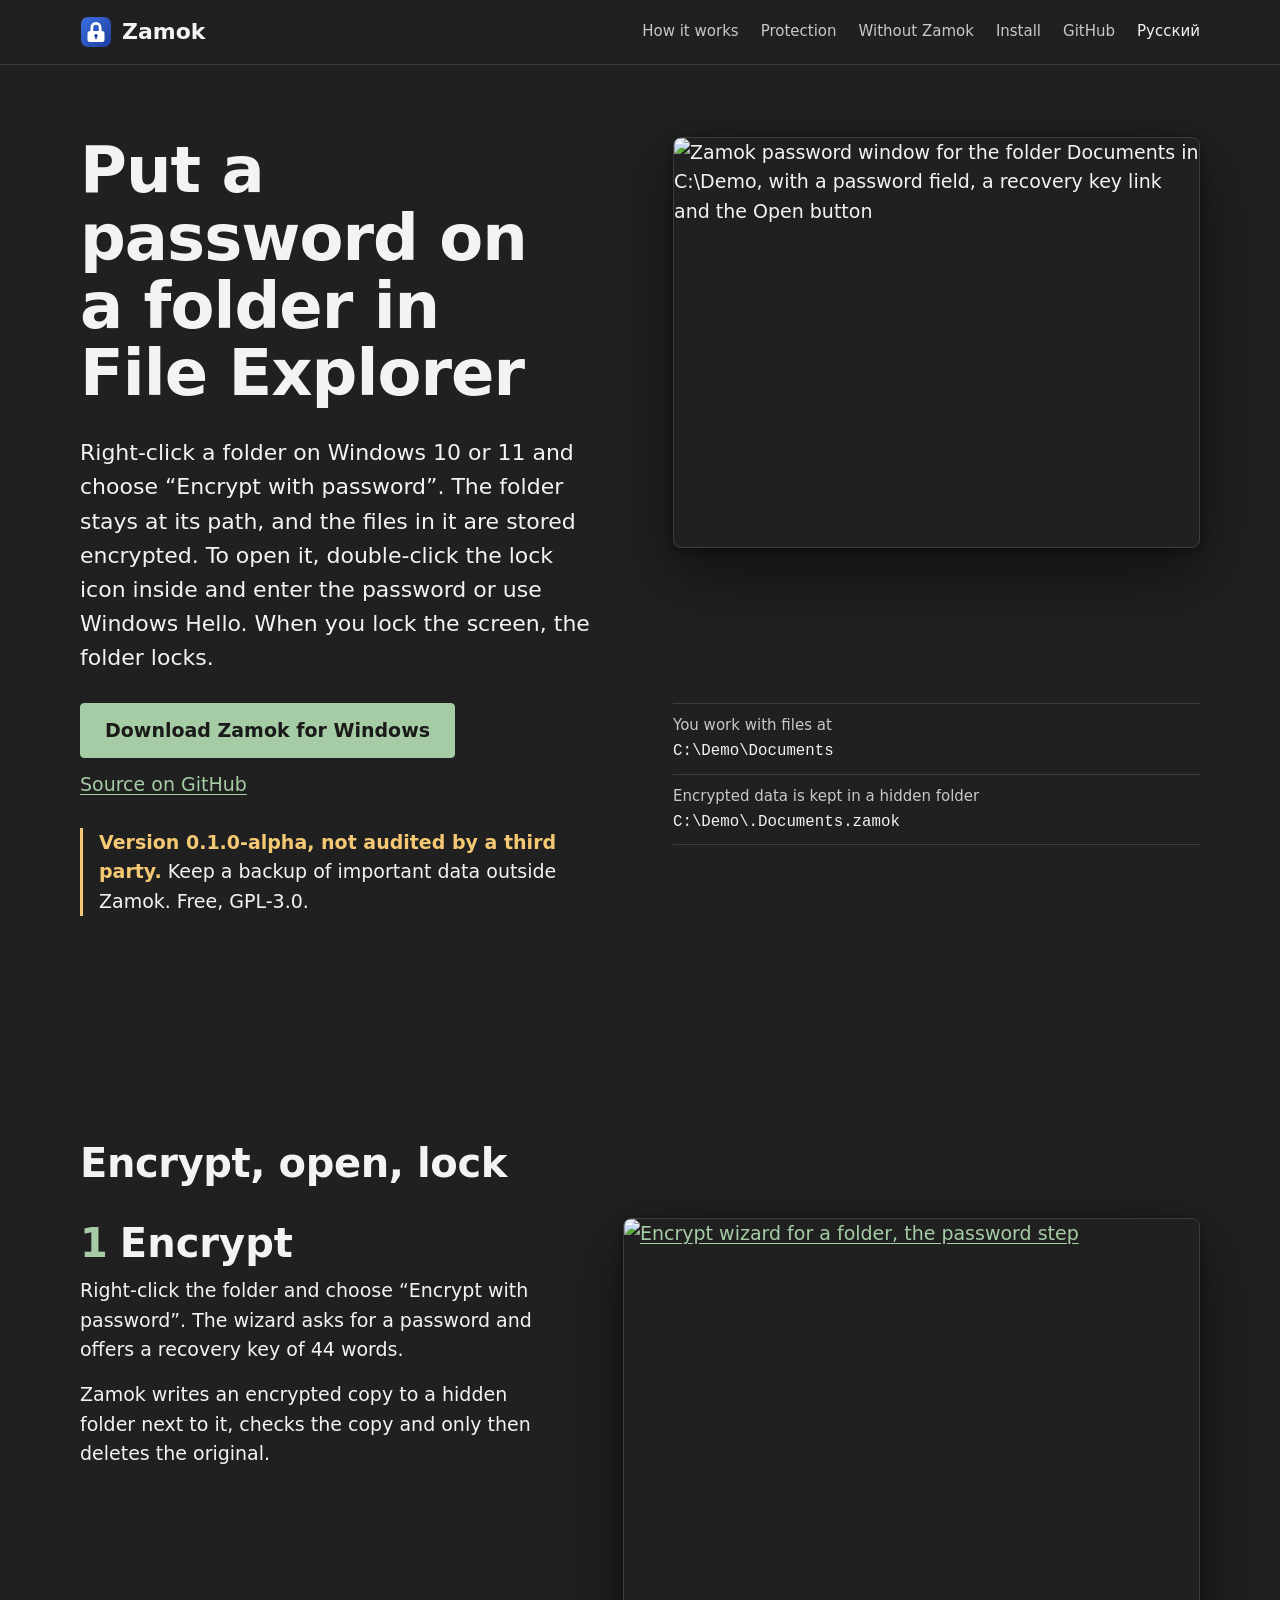
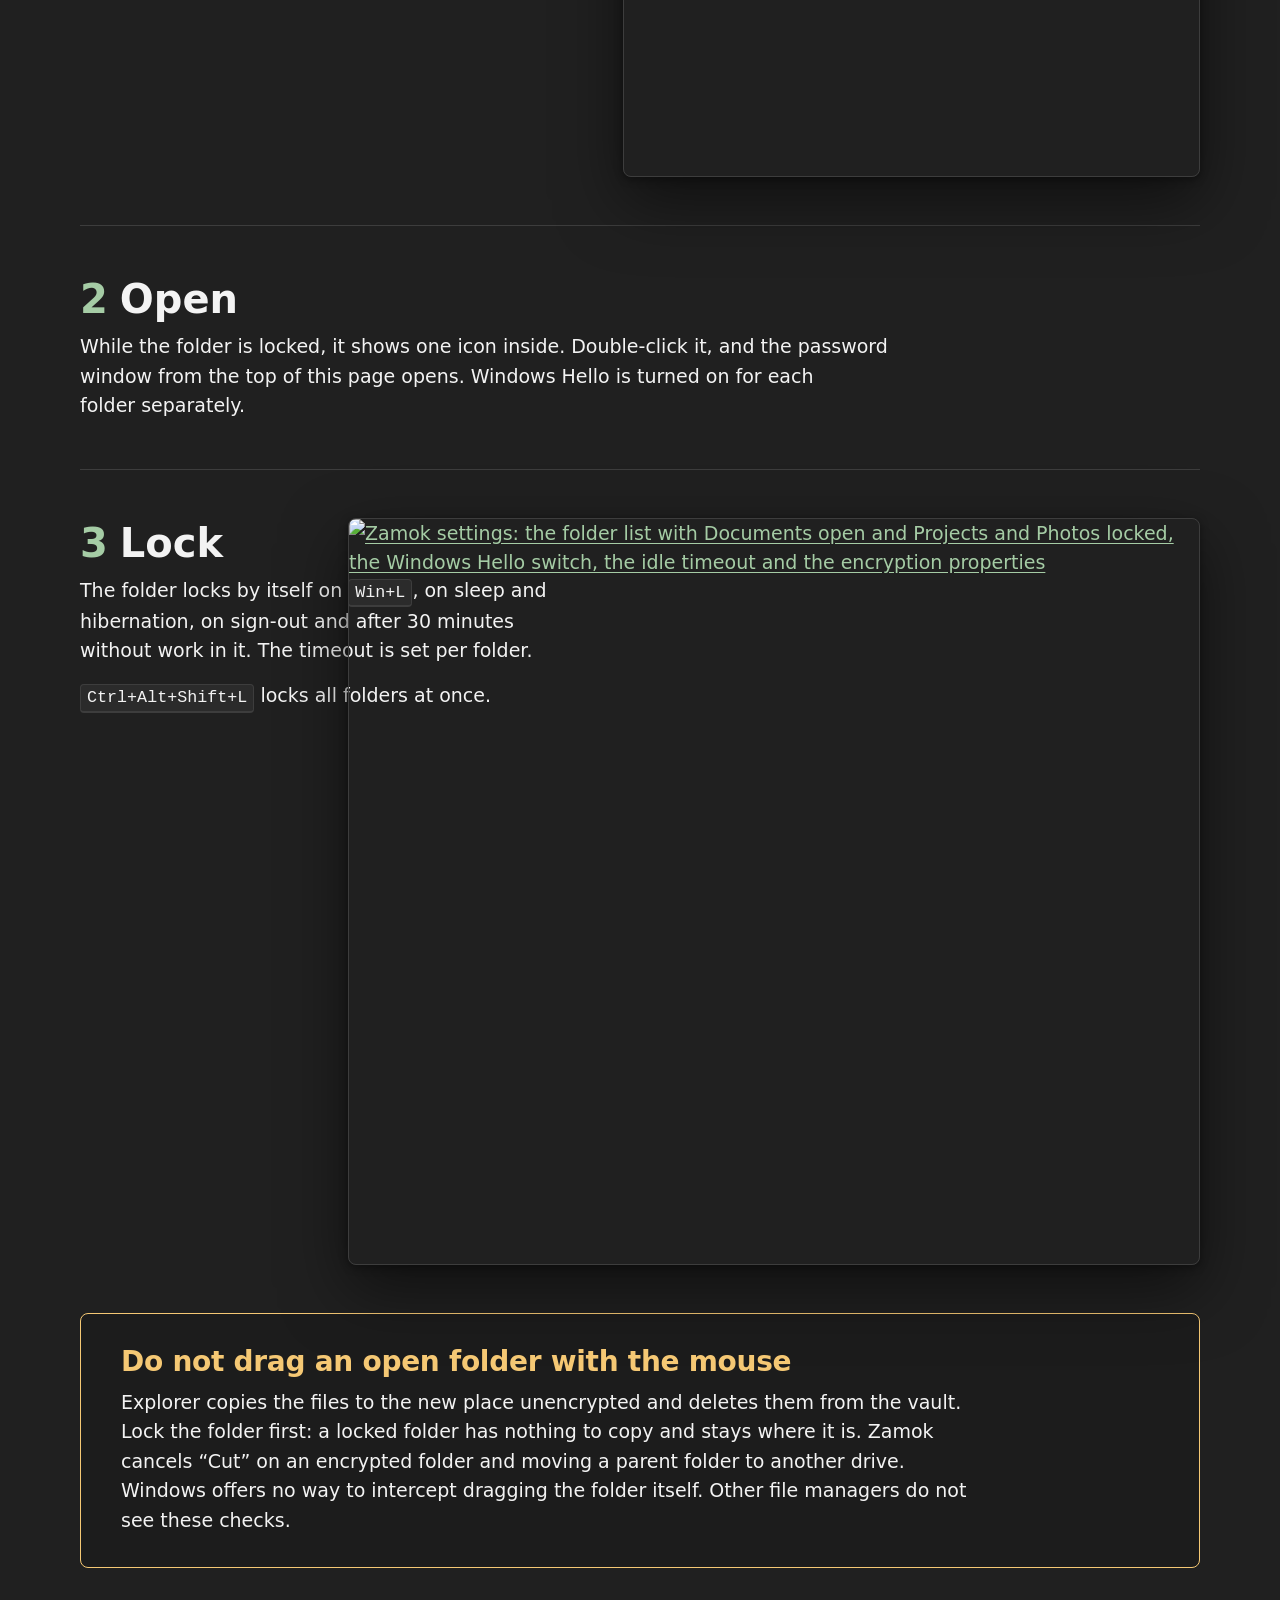
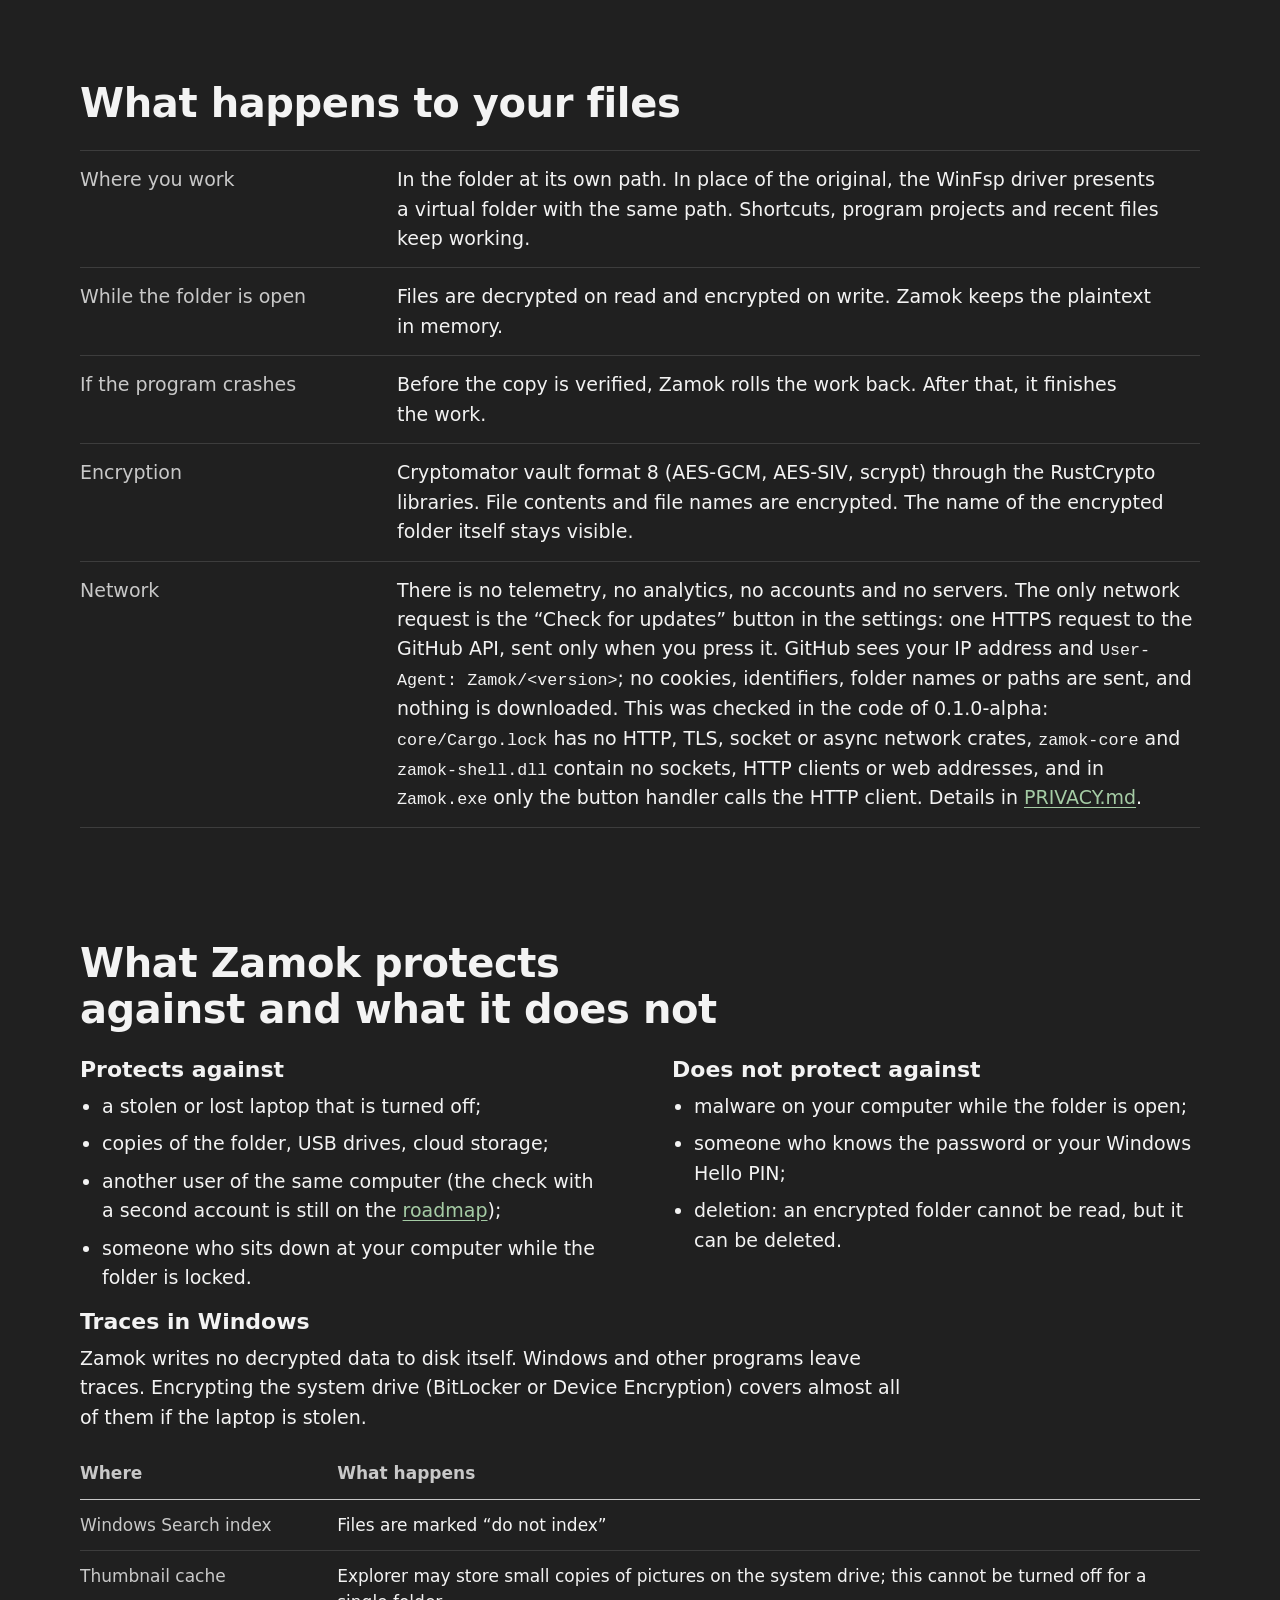
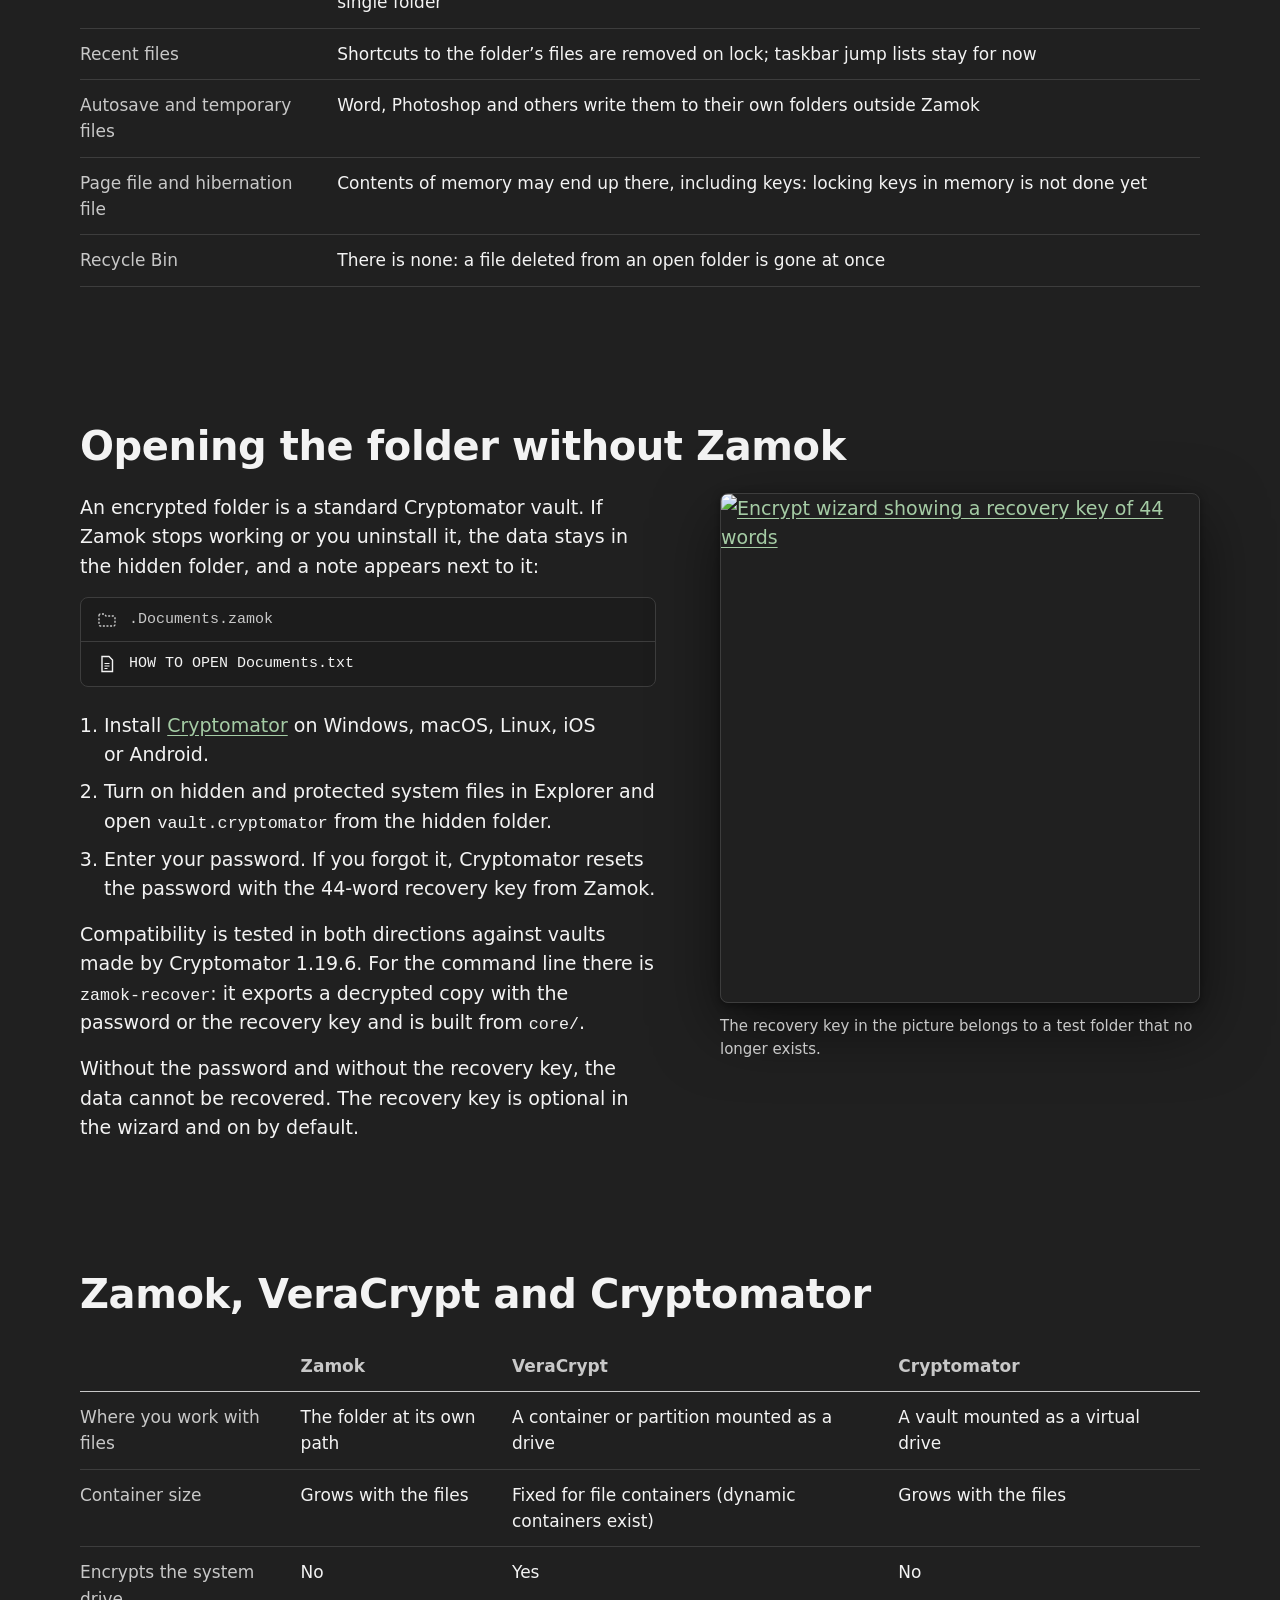
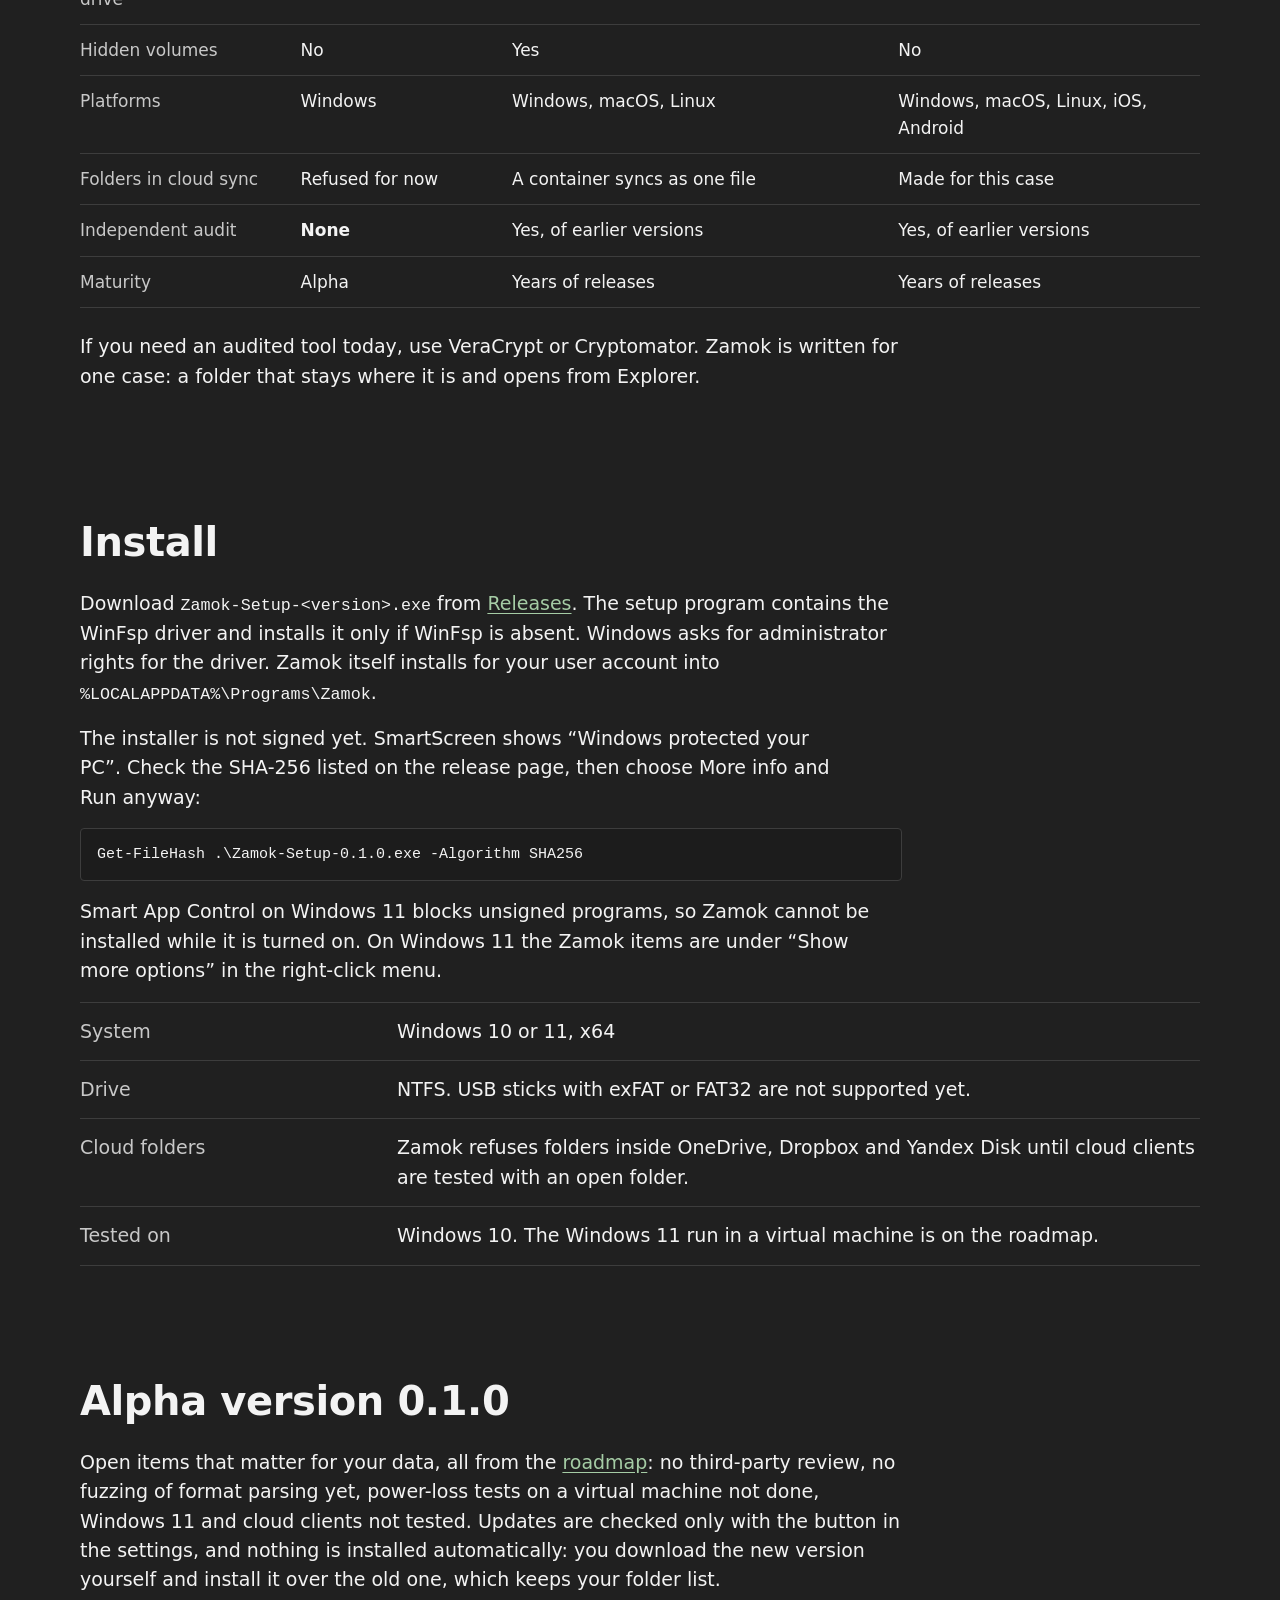
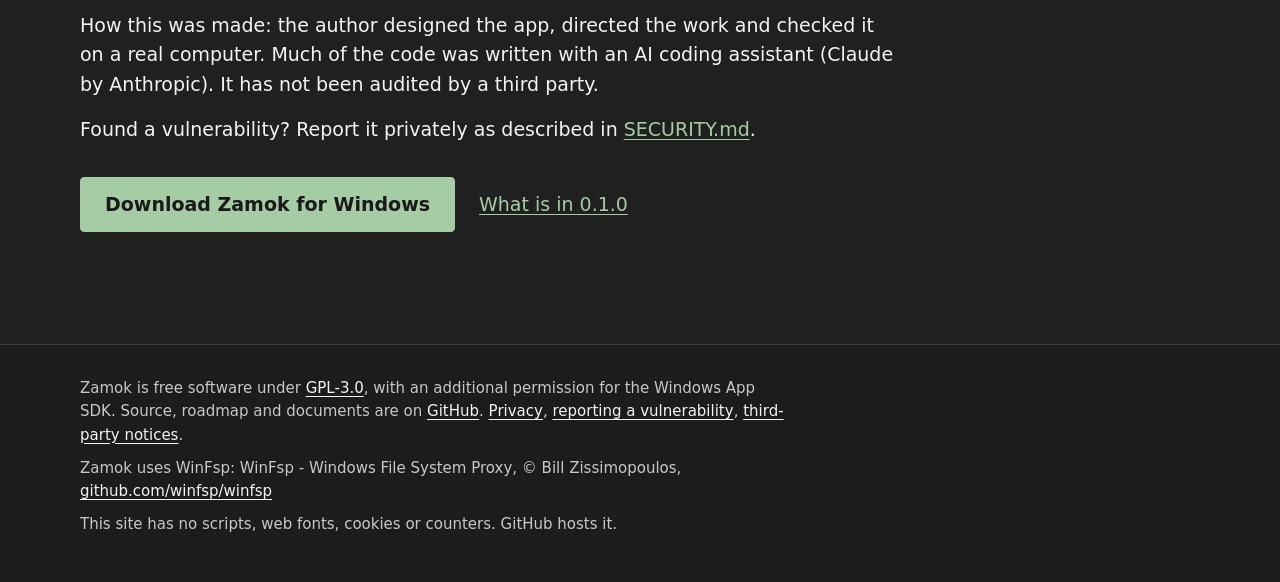
==== commit ca4b4f7c: "Add a "Check for updates" button to the settings window The only network request in Zamok: on the bu" ====
--- a/site/index.html
+++ b/site/index.html
@@ -129,7 +129,7 @@
     <div><dt>While the folder is open</dt><dd>Files are decrypted on read and encrypted on write. Zamok keeps the plaintext in memory.</dd></div>
     <div><dt>If the program crashes</dt><dd>Before the copy is verified, Zamok rolls the work back. After that, it finishes the work.</dd></div>
     <div><dt>Encryption</dt><dd>Cryptomator vault format 8 (AES-GCM, AES-SIV, scrypt) through the RustCrypto libraries. File contents and file names are encrypted. The name of the encrypted folder itself stays visible.</dd></div>
-    <div><dt>Network</dt><dd>The programs make no network calls. There is no telemetry, no analytics, no accounts, no servers and no update check. This was checked in the code of <span class="nw">0.1.0-alpha</span>: <code>core/Cargo.lock</code> has no HTTP, TLS, socket or async network crates, and the sources of <code>zamok-core</code>, <code>Zamok.exe</code> and <code>zamok-shell.dll</code> contain no sockets, HTTP clients or web addresses. Details in <a href="https://github.com/olerast67/zamok/blob/main/PRIVACY.md">PRIVACY.md</a>.</dd></div>
+    <div><dt>Network</dt><dd>There is no telemetry, no analytics, no accounts and no servers. The only network request is the “Check for updates” button in the settings: one HTTPS request to the GitHub API, sent only when you press it. GitHub sees your IP address and <code>User-Agent: Zamok/&lt;version&gt;</code>; no cookies, identifiers, folder names or paths are sent, and nothing is downloaded. This was checked in the code of <span class="nw">0.1.0-alpha</span>: <code>core/Cargo.lock</code> has no HTTP, TLS, socket or async network crates, <code>zamok-core</code> and <code>zamok-shell.dll</code> contain no sockets, HTTP clients or web addresses, and in <code>Zamok.exe</code> only the button handler calls the HTTP client. Details in <a href="https://github.com/olerast67/zamok/blob/main/PRIVACY.md">PRIVACY.md</a>.</dd></div>
   </dl>
 </section>
 
@@ -235,7 +235,7 @@
 <section id="status" class="final" aria-labelledby="status-h">
   <h2 id="status-h">Alpha version 0.1.0</h2>
   <div class="prose">
-    <p>Open items that matter for your data, all from the <a href="https://github.com/olerast67/zamok/blob/main/ROADMAP.md">roadmap</a>: no third-party review, no fuzzing of format parsing yet, power-loss tests on a virtual machine not done, Windows 11&nbsp;and cloud clients not tested. There is no update check; a new version is installed over the old one and keeps your folder list.</p>
+    <p>Open items that matter for your data, all from the <a href="https://github.com/olerast67/zamok/blob/main/ROADMAP.md">roadmap</a>: no third-party review, no fuzzing of format parsing yet, power-loss tests on a virtual machine not done, Windows 11&nbsp;and cloud clients not tested. Updates are checked only with the button in the settings, and nothing is installed automatically: you download the new version yourself and install it over the old one, which keeps your folder list.</p>
     <p>How this was made: the author designed the app, directed the work and checked it on a real computer. Much of the code was written with an AI coding assistant (Claude by Anthropic). It has not been audited by a third party.</p>
     <p>Found a vulnerability? Report it privately as described in <a href="https://github.com/olerast67/zamok/blob/main/SECURITY.md">SECURITY.md</a>.</p>
   </div>
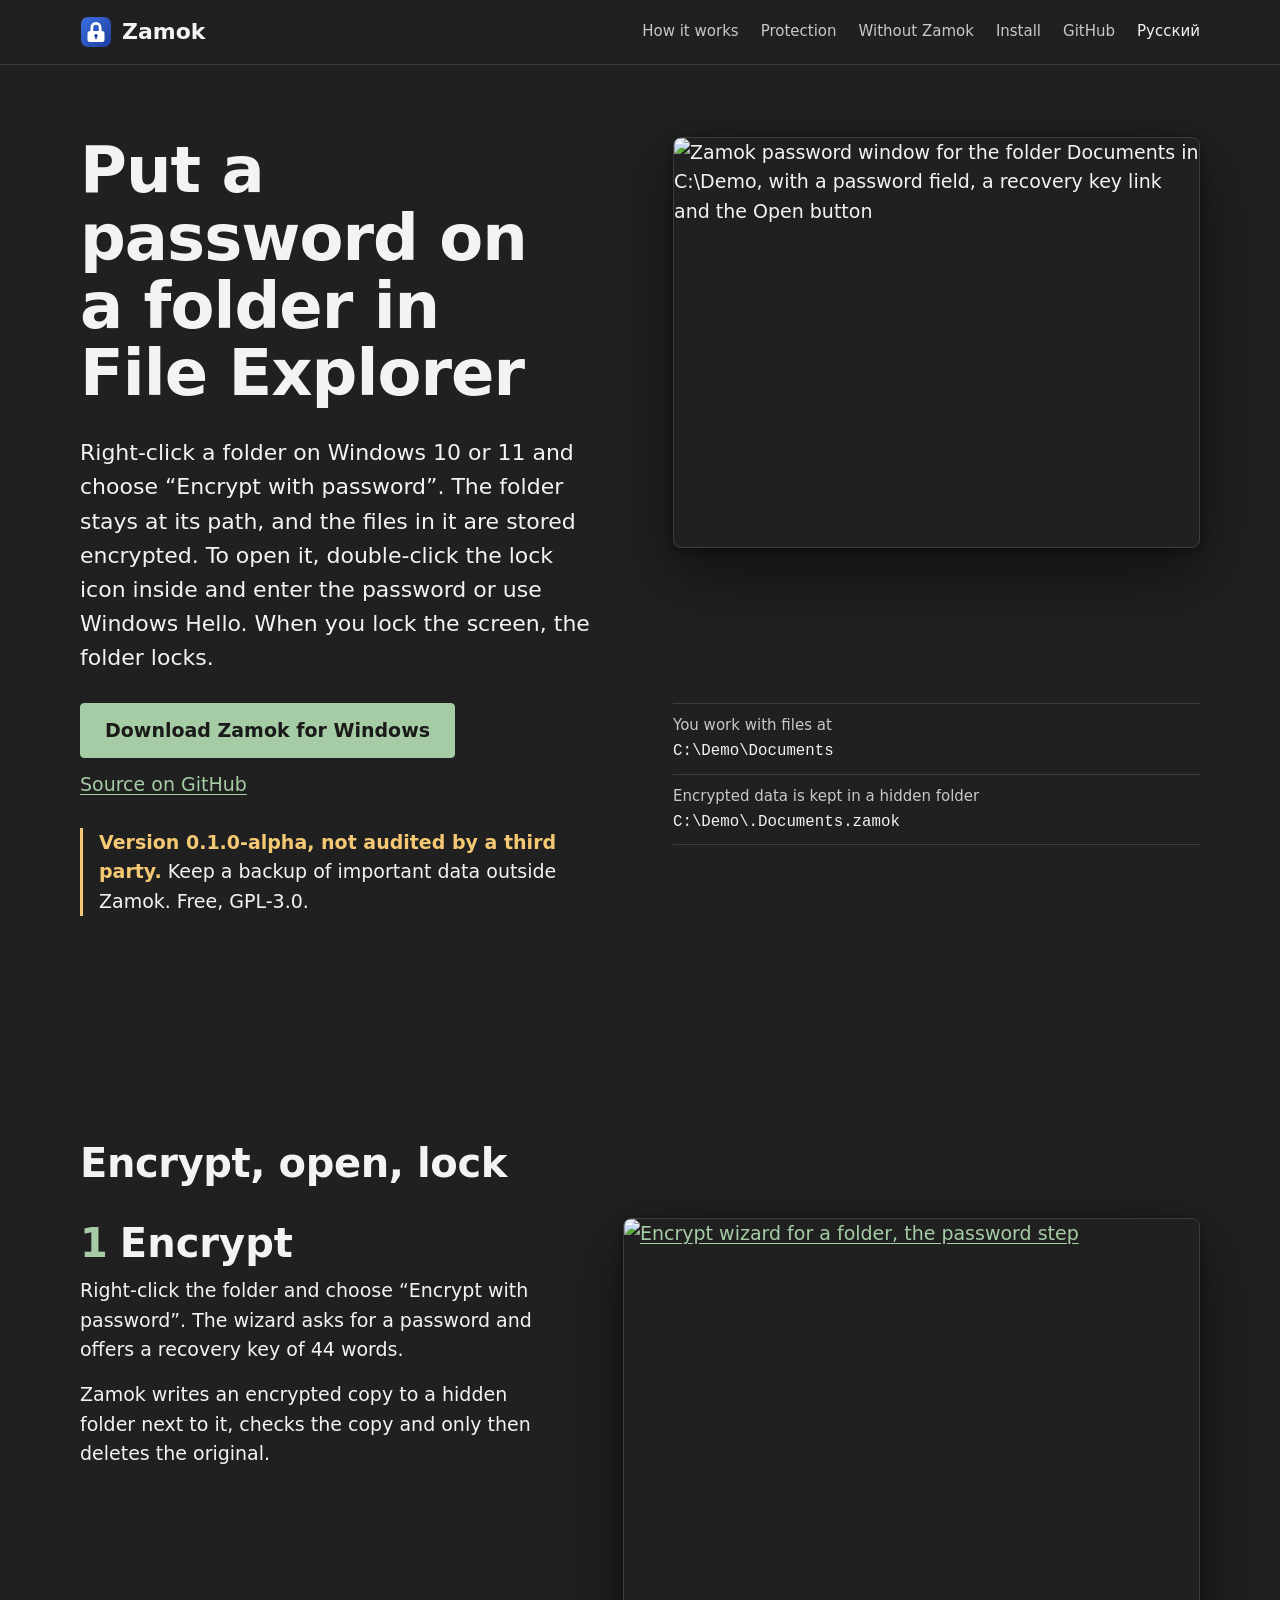
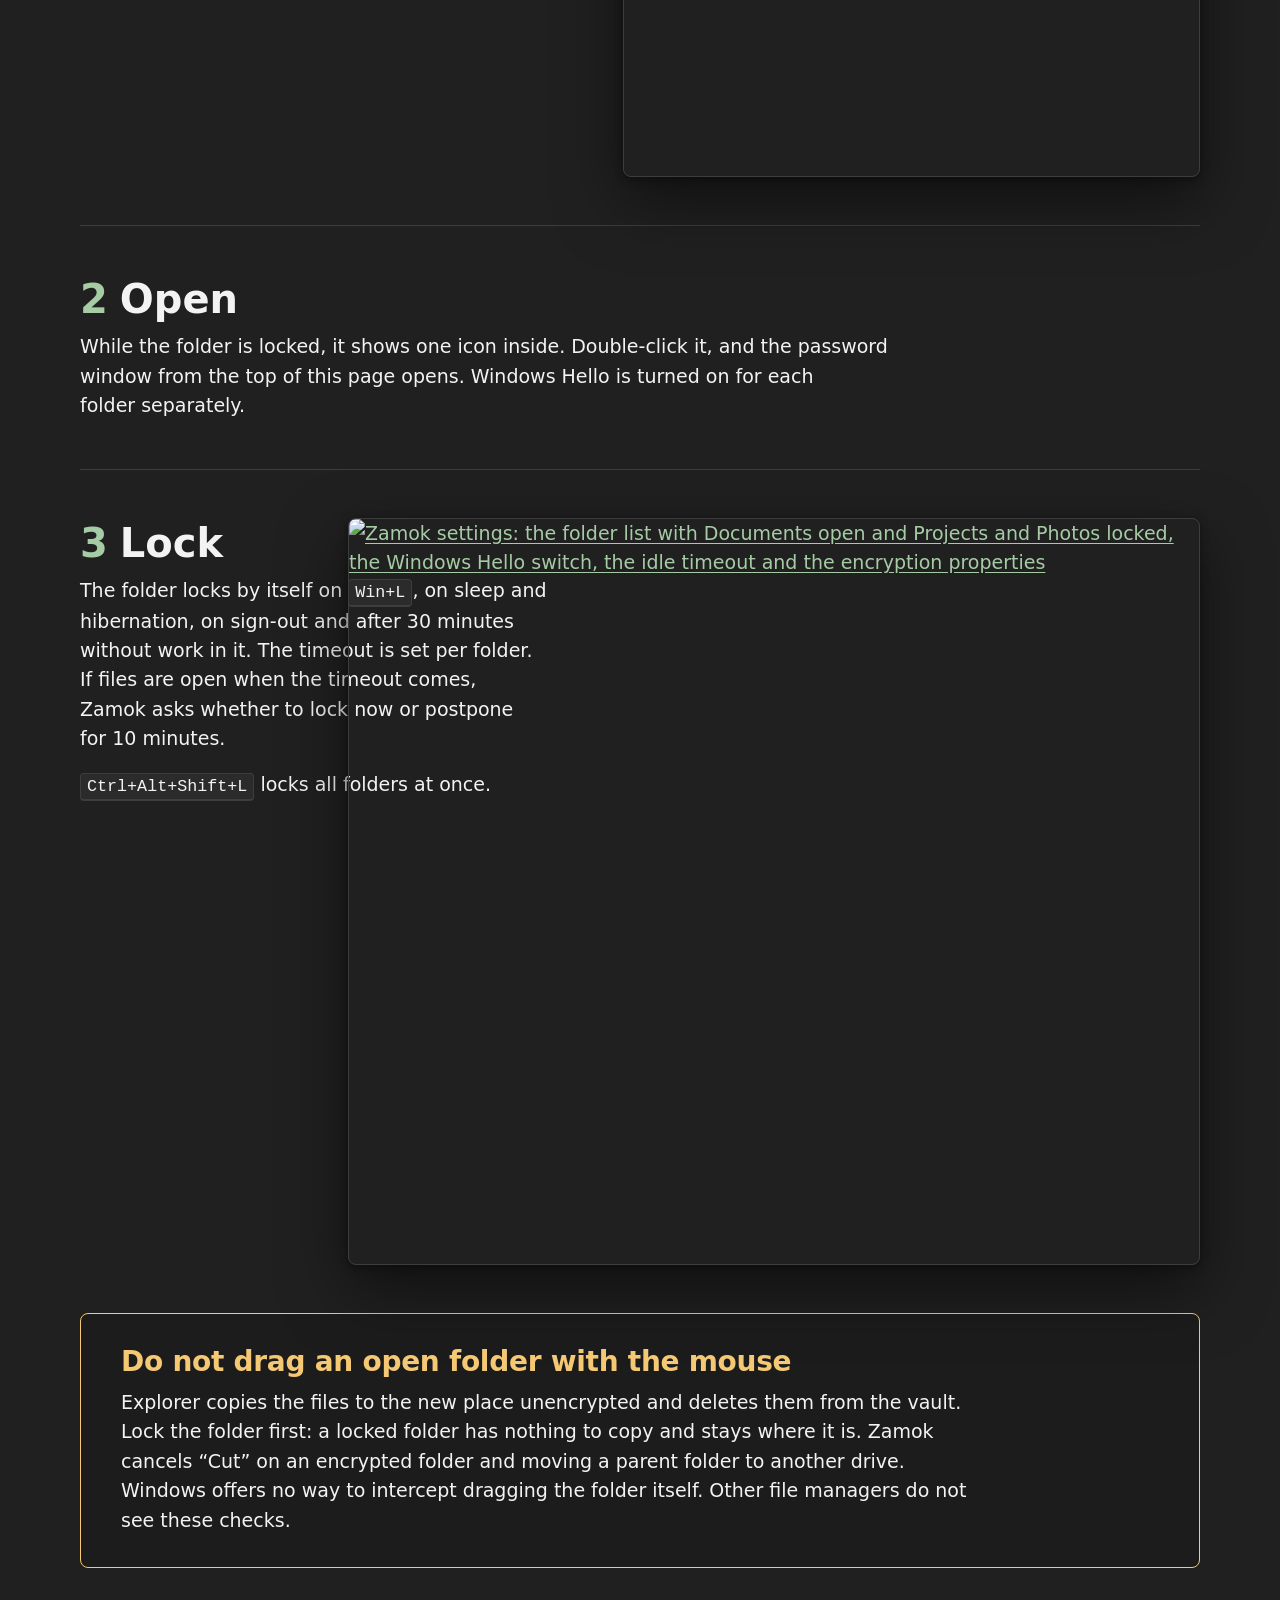
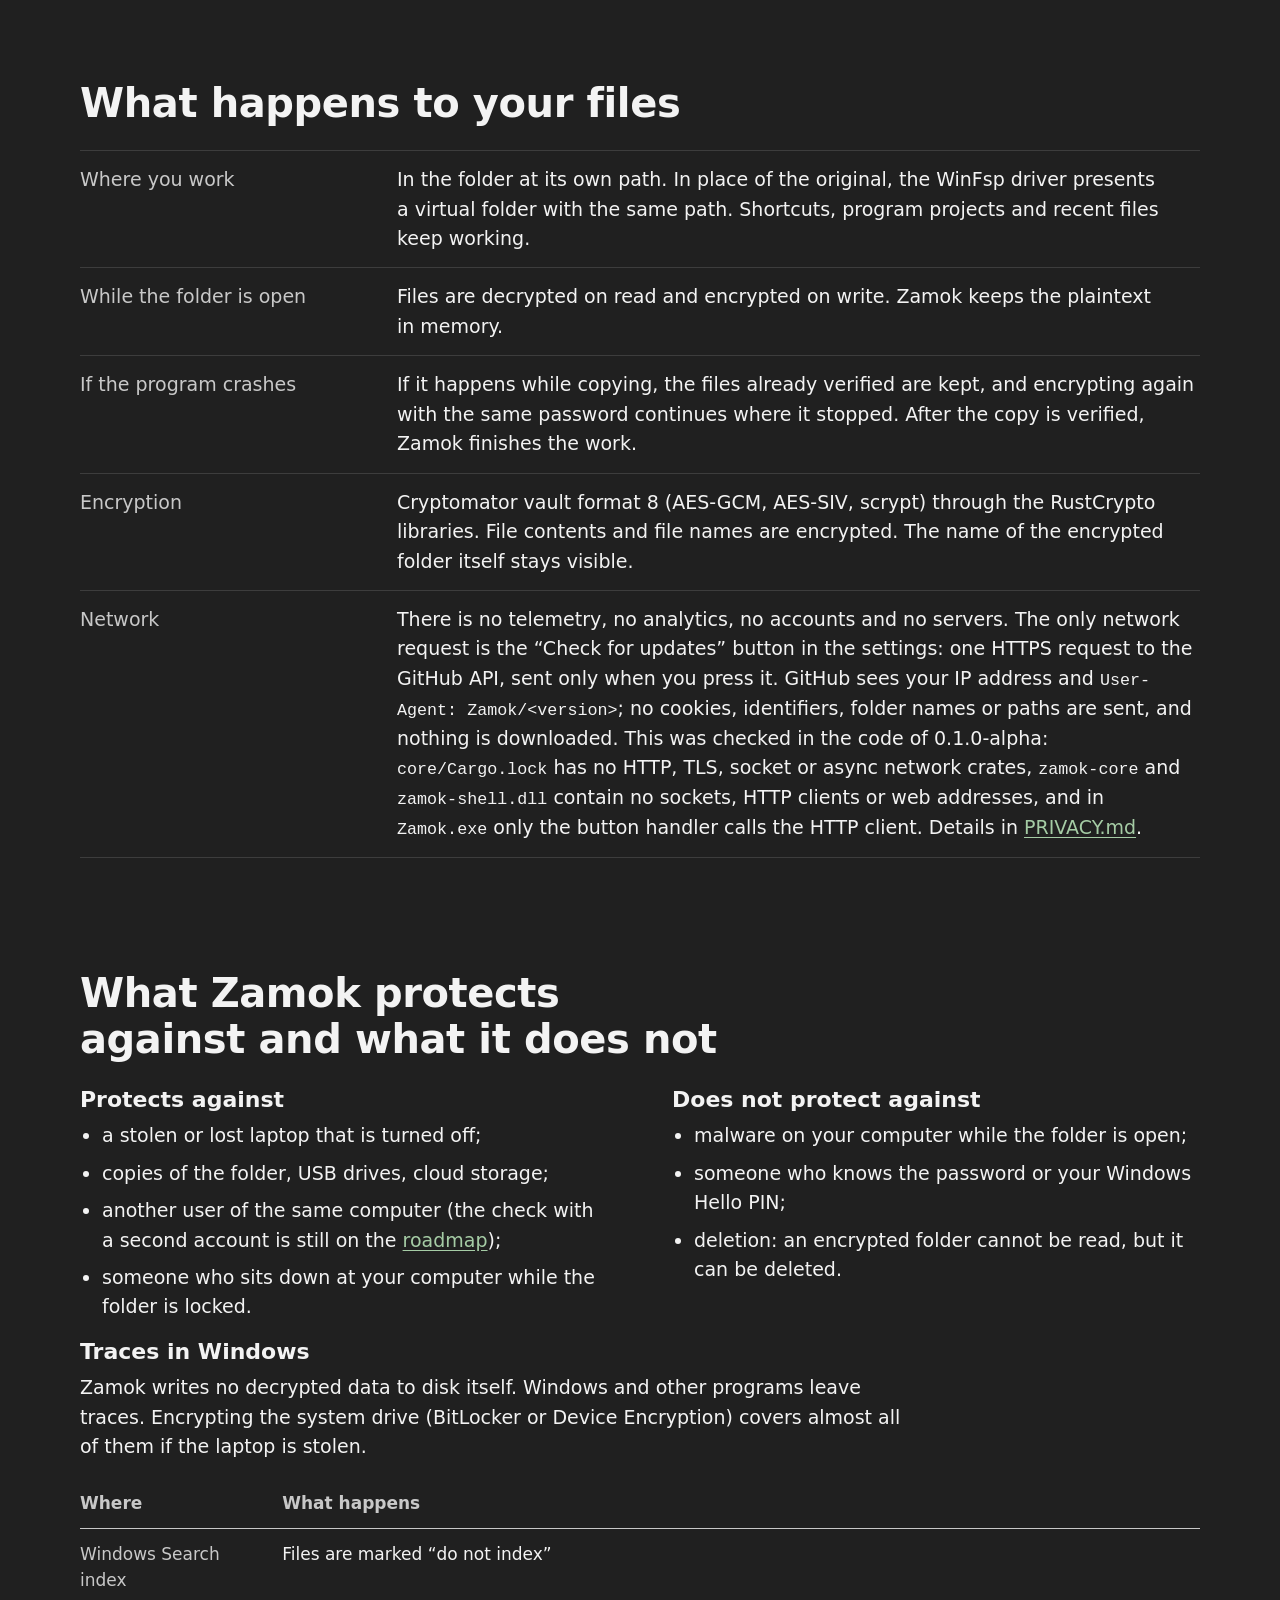
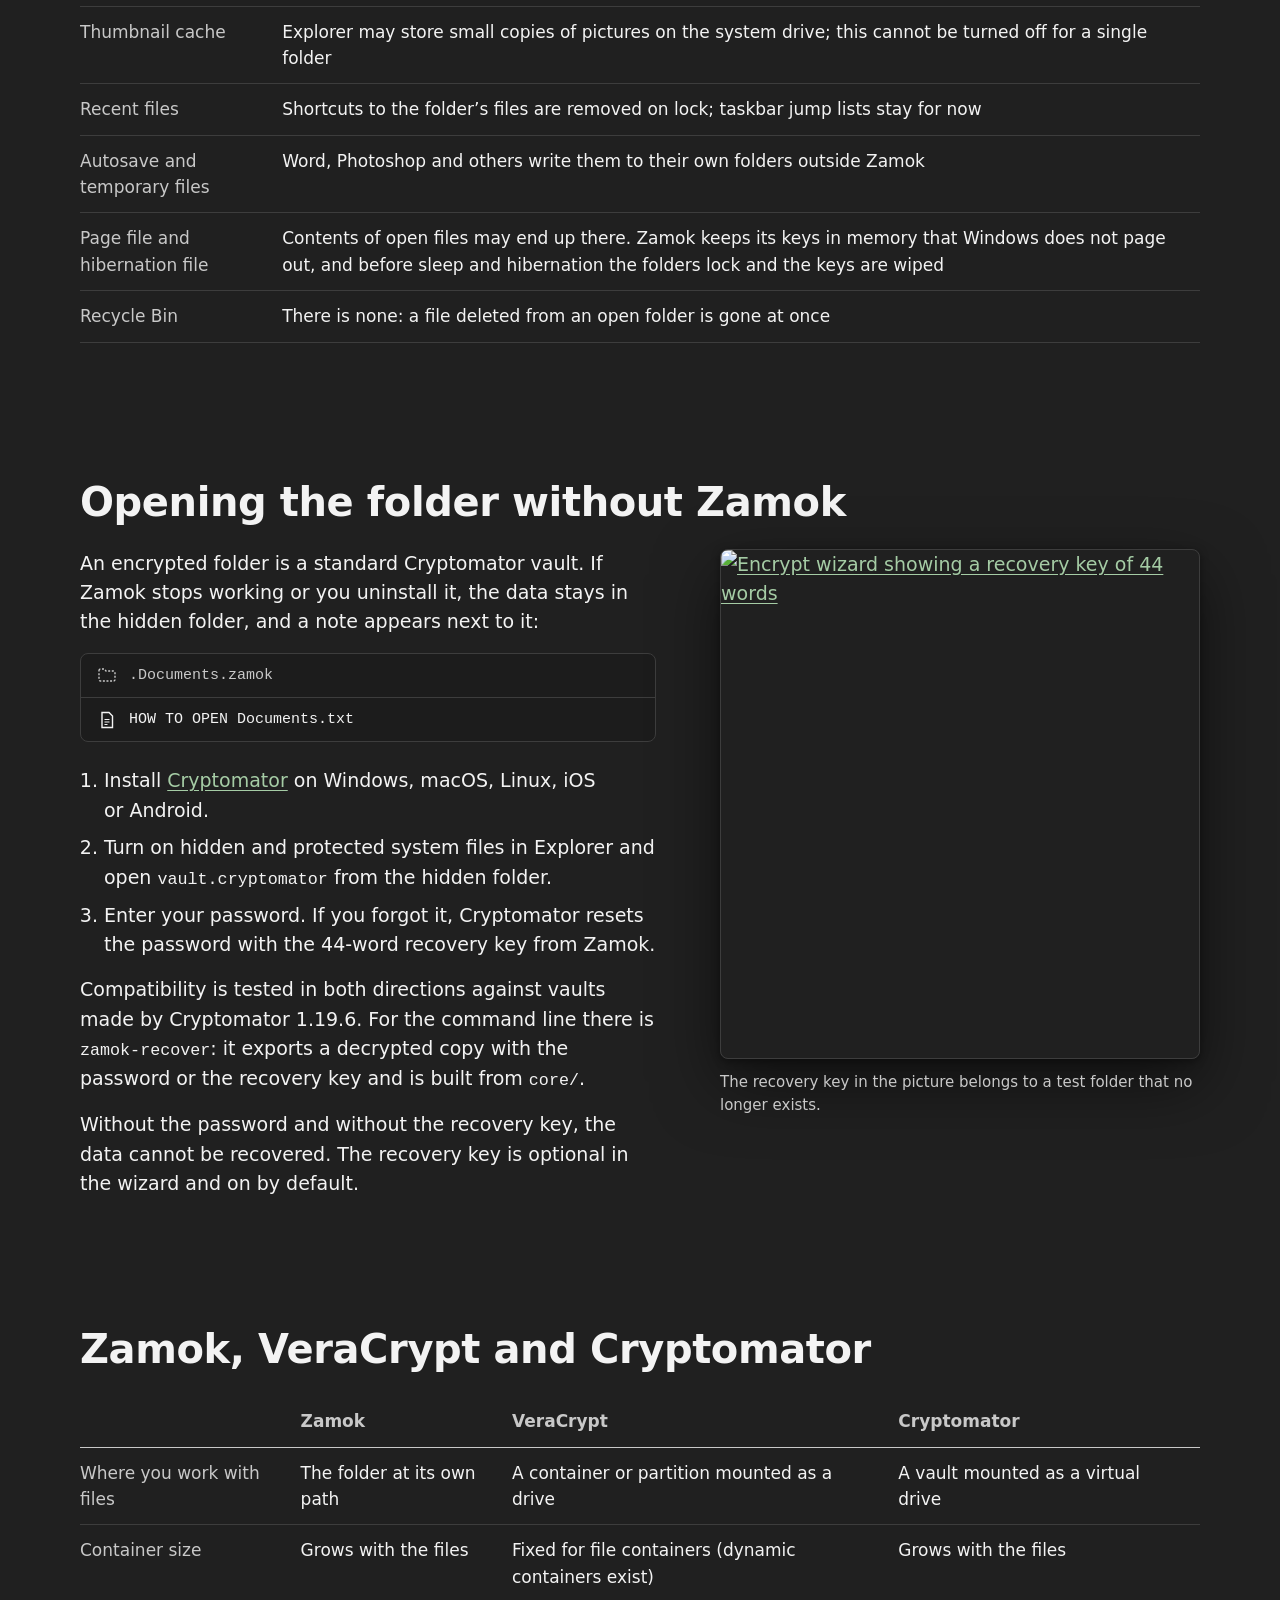
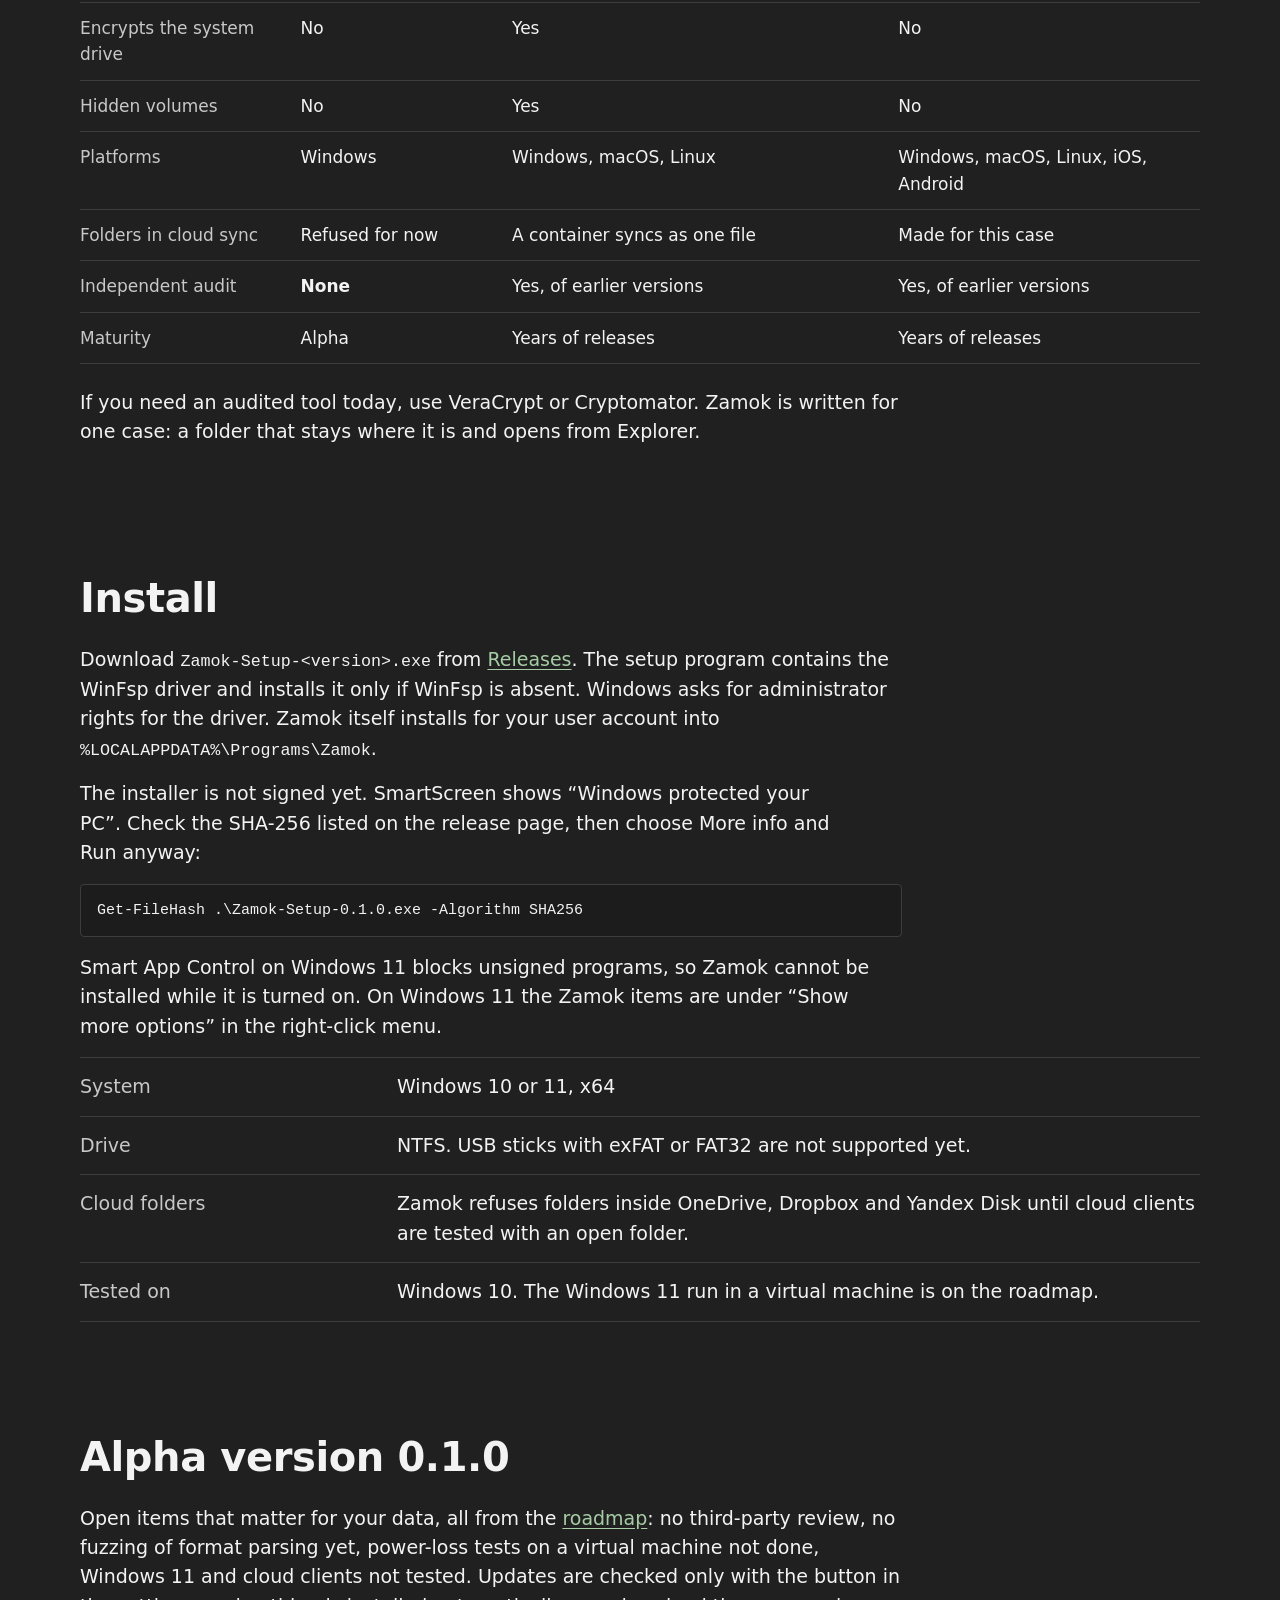
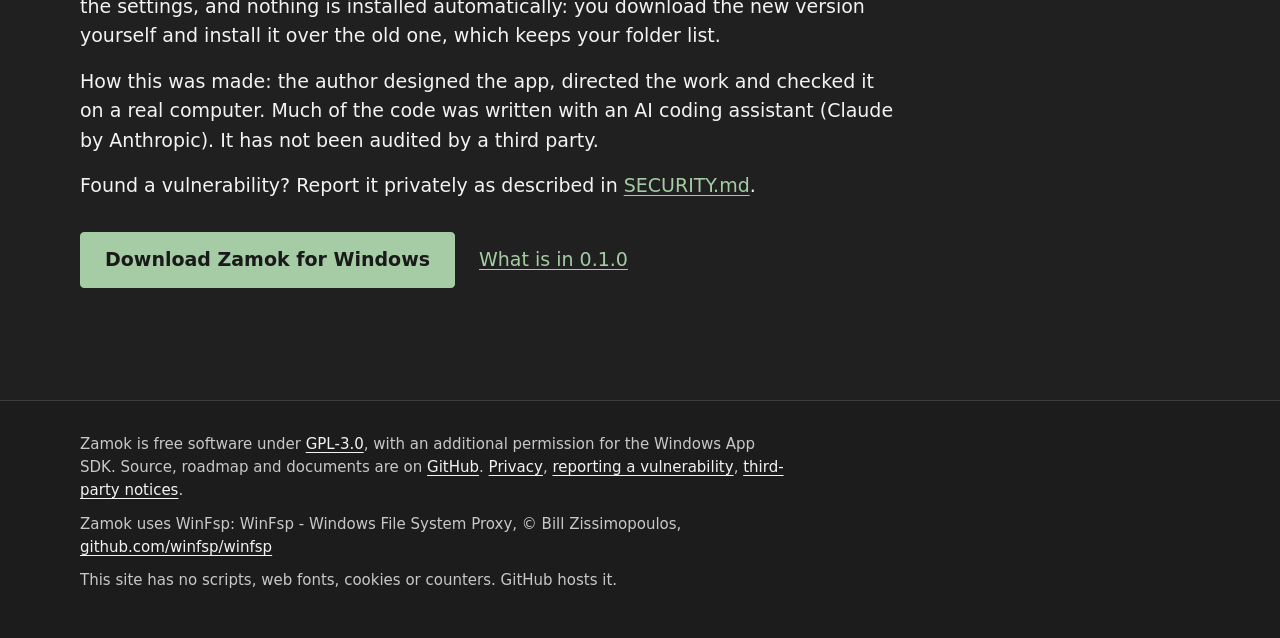
==== commit 90c5d7a4: "Bring README, site and changelog in line with the latest features Crash during copying now resumes i" ====
--- a/site/index.html
+++ b/site/index.html
@@ -109,7 +109,7 @@
     <li>
       <div class="text">
         <h3><span class="n">3</span>Lock</h3>
-        <p>The folder locks by itself on <kbd>Win+L</kbd>, on sleep and hibernation, on sign-out and after 30&nbsp;minutes without work in it. The timeout is set per folder.</p>
+        <p>The folder locks by itself on <kbd>Win+L</kbd>, on sleep and hibernation, on sign-out and after 30&nbsp;minutes without work in it. The timeout is set per folder. If files are open when the timeout comes, Zamok asks whether to lock now or postpone for 10&nbsp;minutes.</p>
         <p><kbd>Ctrl+Alt+Shift+L</kbd> locks all folders at once.</p>
       </div>
       <figure><a class="full" href="images/screens/en/settings.png"><img class="window" src="images/screens/en/settings.png" alt="Zamok settings: the folder list with Documents open and Projects and Photos locked, the Windows Hello switch, the idle timeout and the encryption properties" width="852" height="747" loading="lazy"></a></figure>
@@ -127,7 +127,7 @@
   <dl class="sheet">
     <div><dt>Where you work</dt><dd>In the folder at its own path. In place of the original, the WinFsp driver presents a virtual folder with the same path. Shortcuts, program projects and recent files keep working.</dd></div>
     <div><dt>While the folder is open</dt><dd>Files are decrypted on read and encrypted on write. Zamok keeps the plaintext in memory.</dd></div>
-    <div><dt>If the program crashes</dt><dd>Before the copy is verified, Zamok rolls the work back. After that, it finishes the work.</dd></div>
+    <div><dt>If the program crashes</dt><dd>If it happens while copying, the files already verified are kept, and encrypting again with the same password continues where it stopped. After the copy is verified, Zamok finishes the work.</dd></div>
     <div><dt>Encryption</dt><dd>Cryptomator vault format 8 (AES-GCM, AES-SIV, scrypt) through the RustCrypto libraries. File contents and file names are encrypted. The name of the encrypted folder itself stays visible.</dd></div>
     <div><dt>Network</dt><dd>There is no telemetry, no analytics, no accounts and no servers. The only network request is the “Check for updates” button in the settings: one HTTPS request to the GitHub API, sent only when you press it. GitHub sees your IP address and <code>User-Agent: Zamok/&lt;version&gt;</code>; no cookies, identifiers, folder names or paths are sent, and nothing is downloaded. This was checked in the code of <span class="nw">0.1.0-alpha</span>: <code>core/Cargo.lock</code> has no HTTP, TLS, socket or async network crates, <code>zamok-core</code> and <code>zamok-shell.dll</code> contain no sockets, HTTP clients or web addresses, and in <code>Zamok.exe</code> only the button handler calls the HTTP client. Details in <a href="https://github.com/olerast67/zamok/blob/main/PRIVACY.md">PRIVACY.md</a>.</dd></div>
   </dl>
@@ -165,7 +165,7 @@
         <tr><th scope="row">Thumbnail cache</th><td>Explorer may store small copies of pictures on the system drive; this cannot be turned off for a single folder</td></tr>
         <tr><th scope="row">Recent files</th><td>Shortcuts to the folder’s files are removed on lock; taskbar jump lists stay for now</td></tr>
         <tr><th scope="row">Autosave and temporary files</th><td>Word, Photoshop and others write them to their own folders outside Zamok</td></tr>
-        <tr><th scope="row">Page file and hibernation file</th><td>Contents of memory may end up there, including keys: locking keys in memory is not done yet</td></tr>
+        <tr><th scope="row">Page file and hibernation file</th><td>Contents of open files may end up there. Zamok keeps its keys in memory that Windows does not page out, and before sleep and hibernation the folders lock and the keys are wiped</td></tr>
         <tr><th scope="row">Recycle Bin</th><td>There is none: a file deleted from an open folder is gone at once</td></tr>
       </tbody>
     </table>
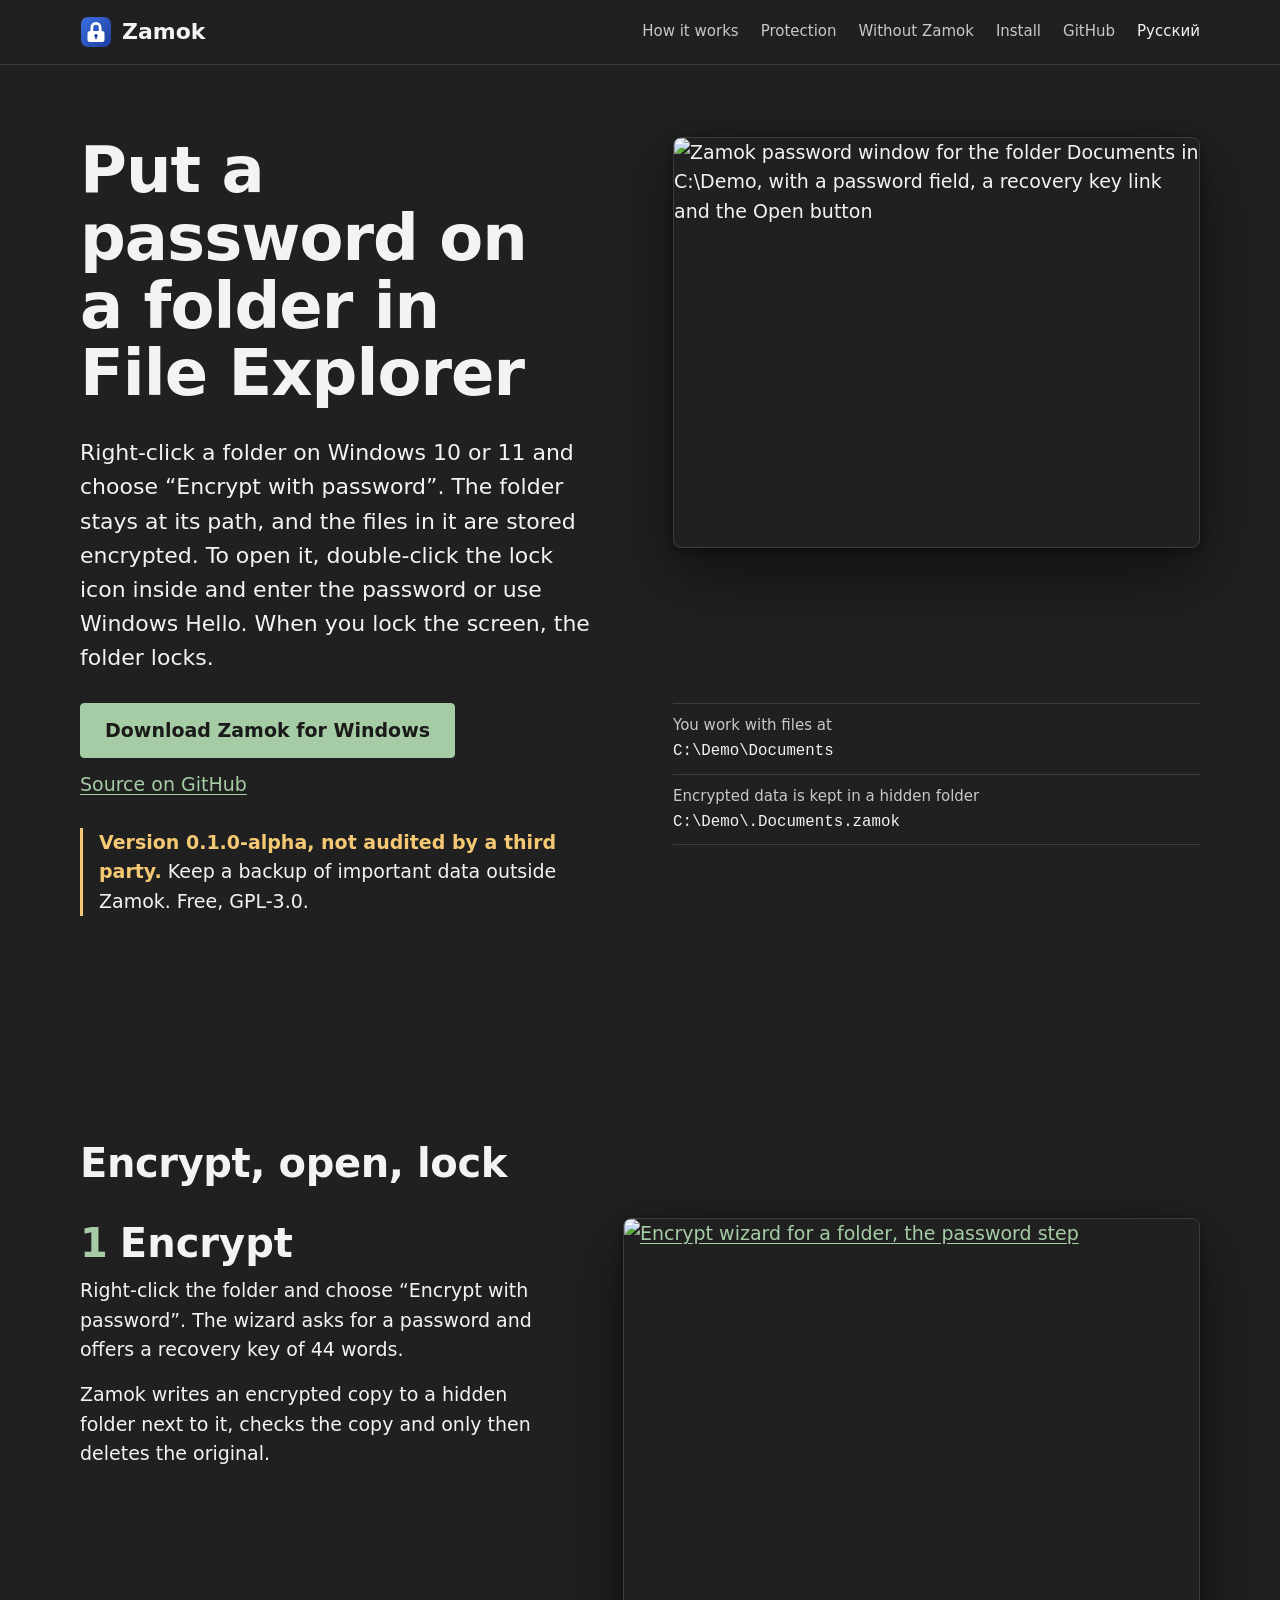
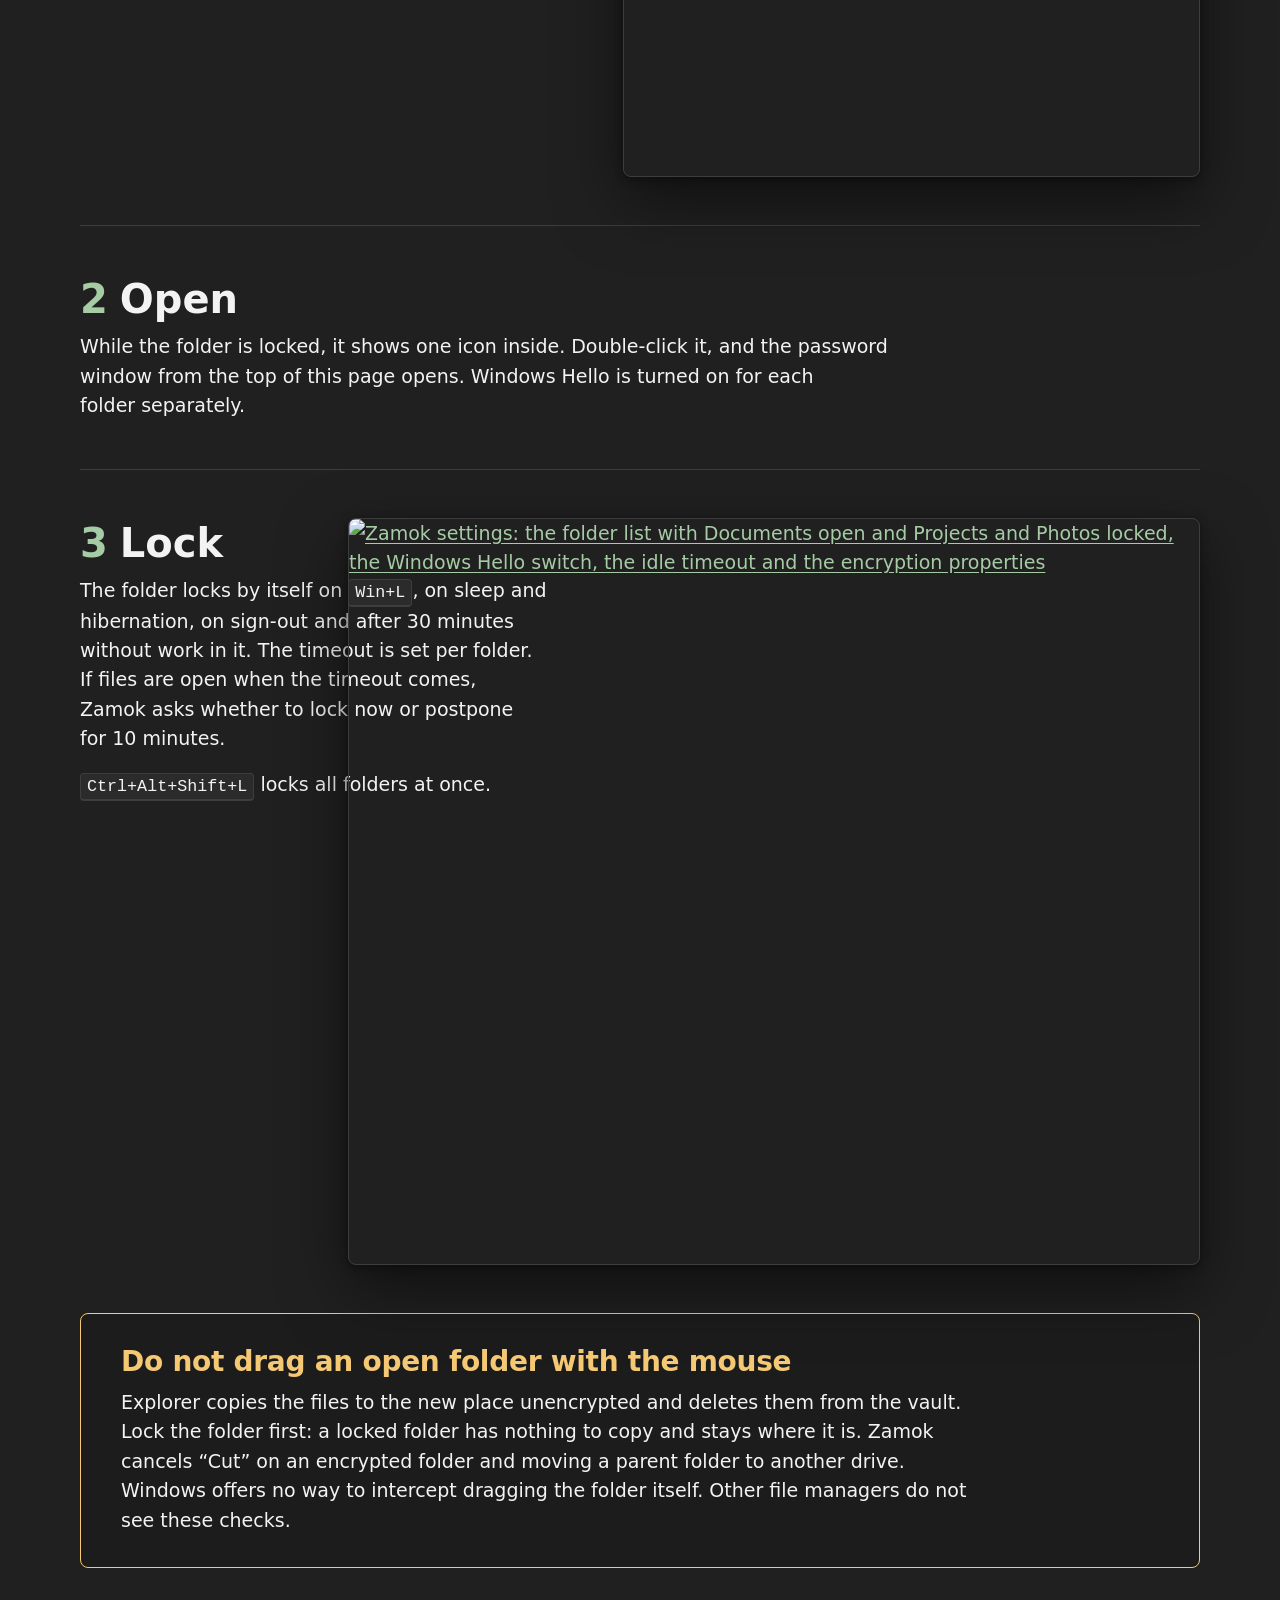
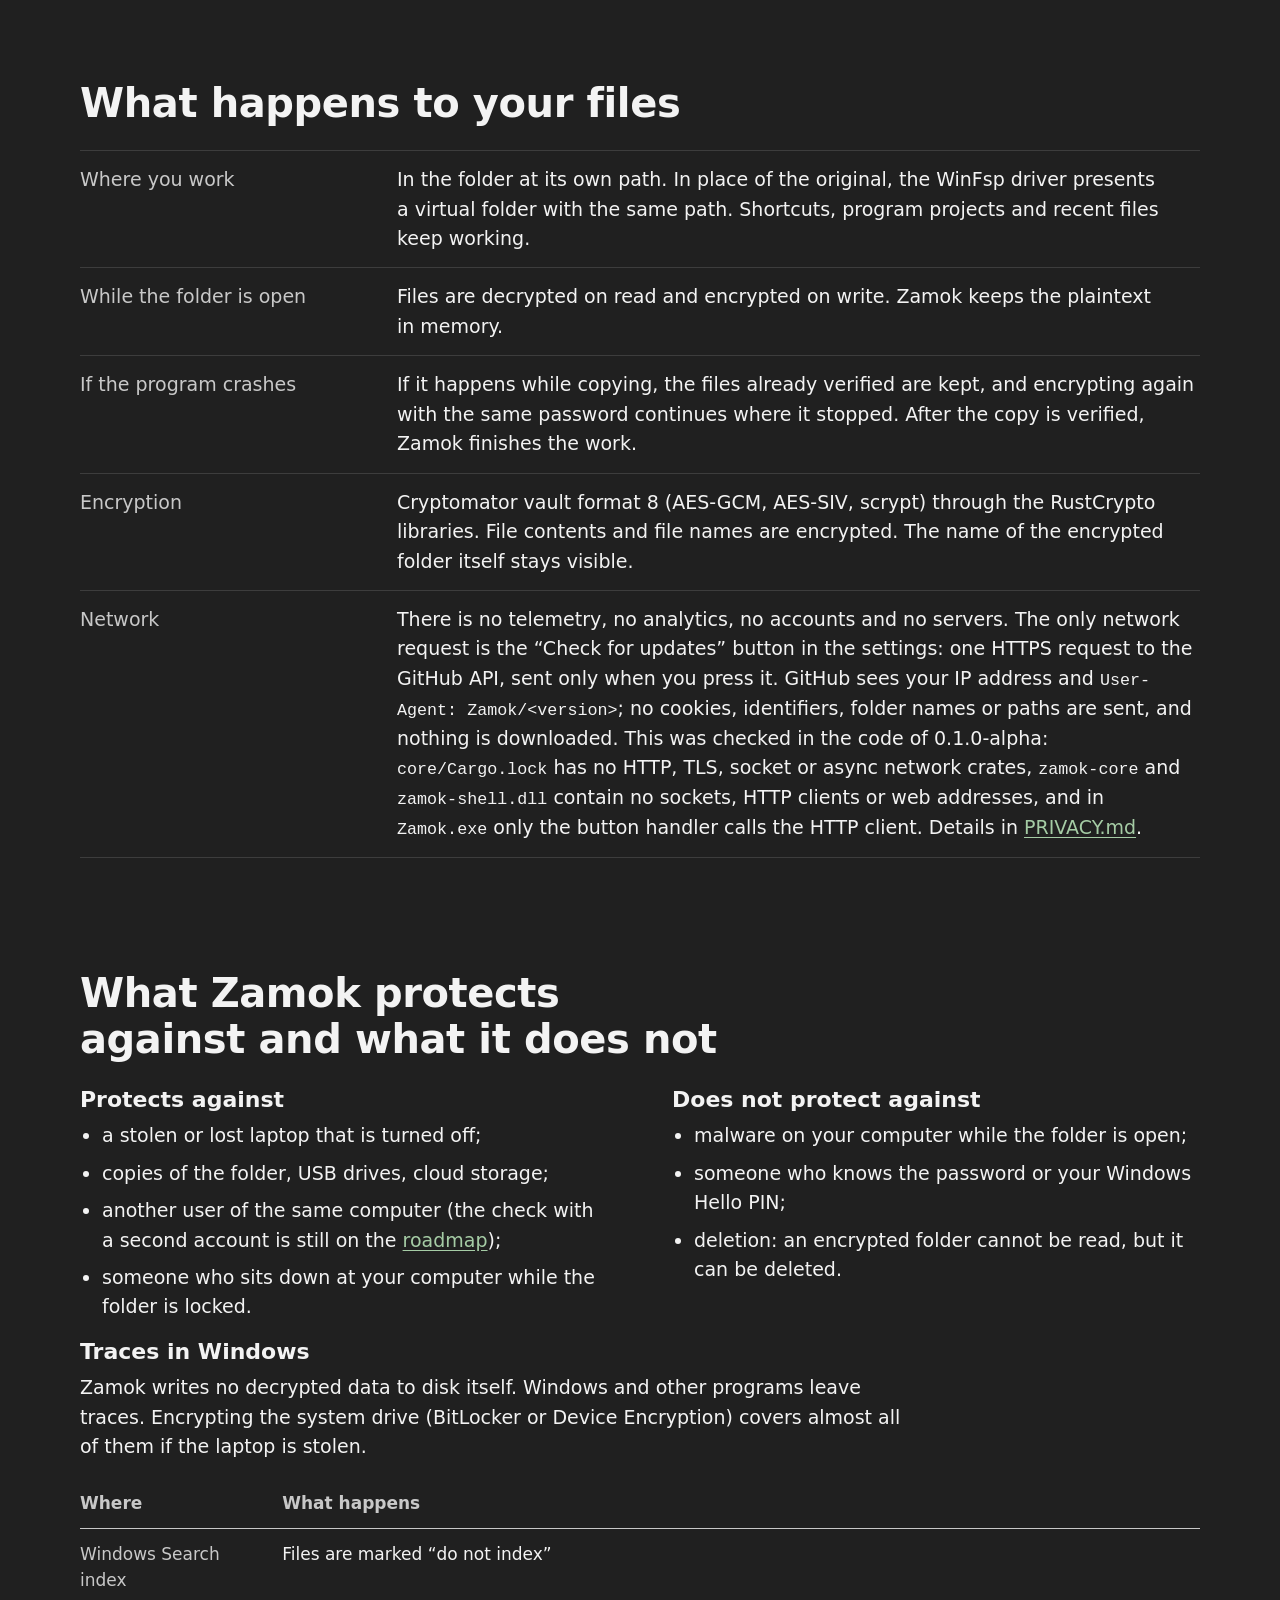
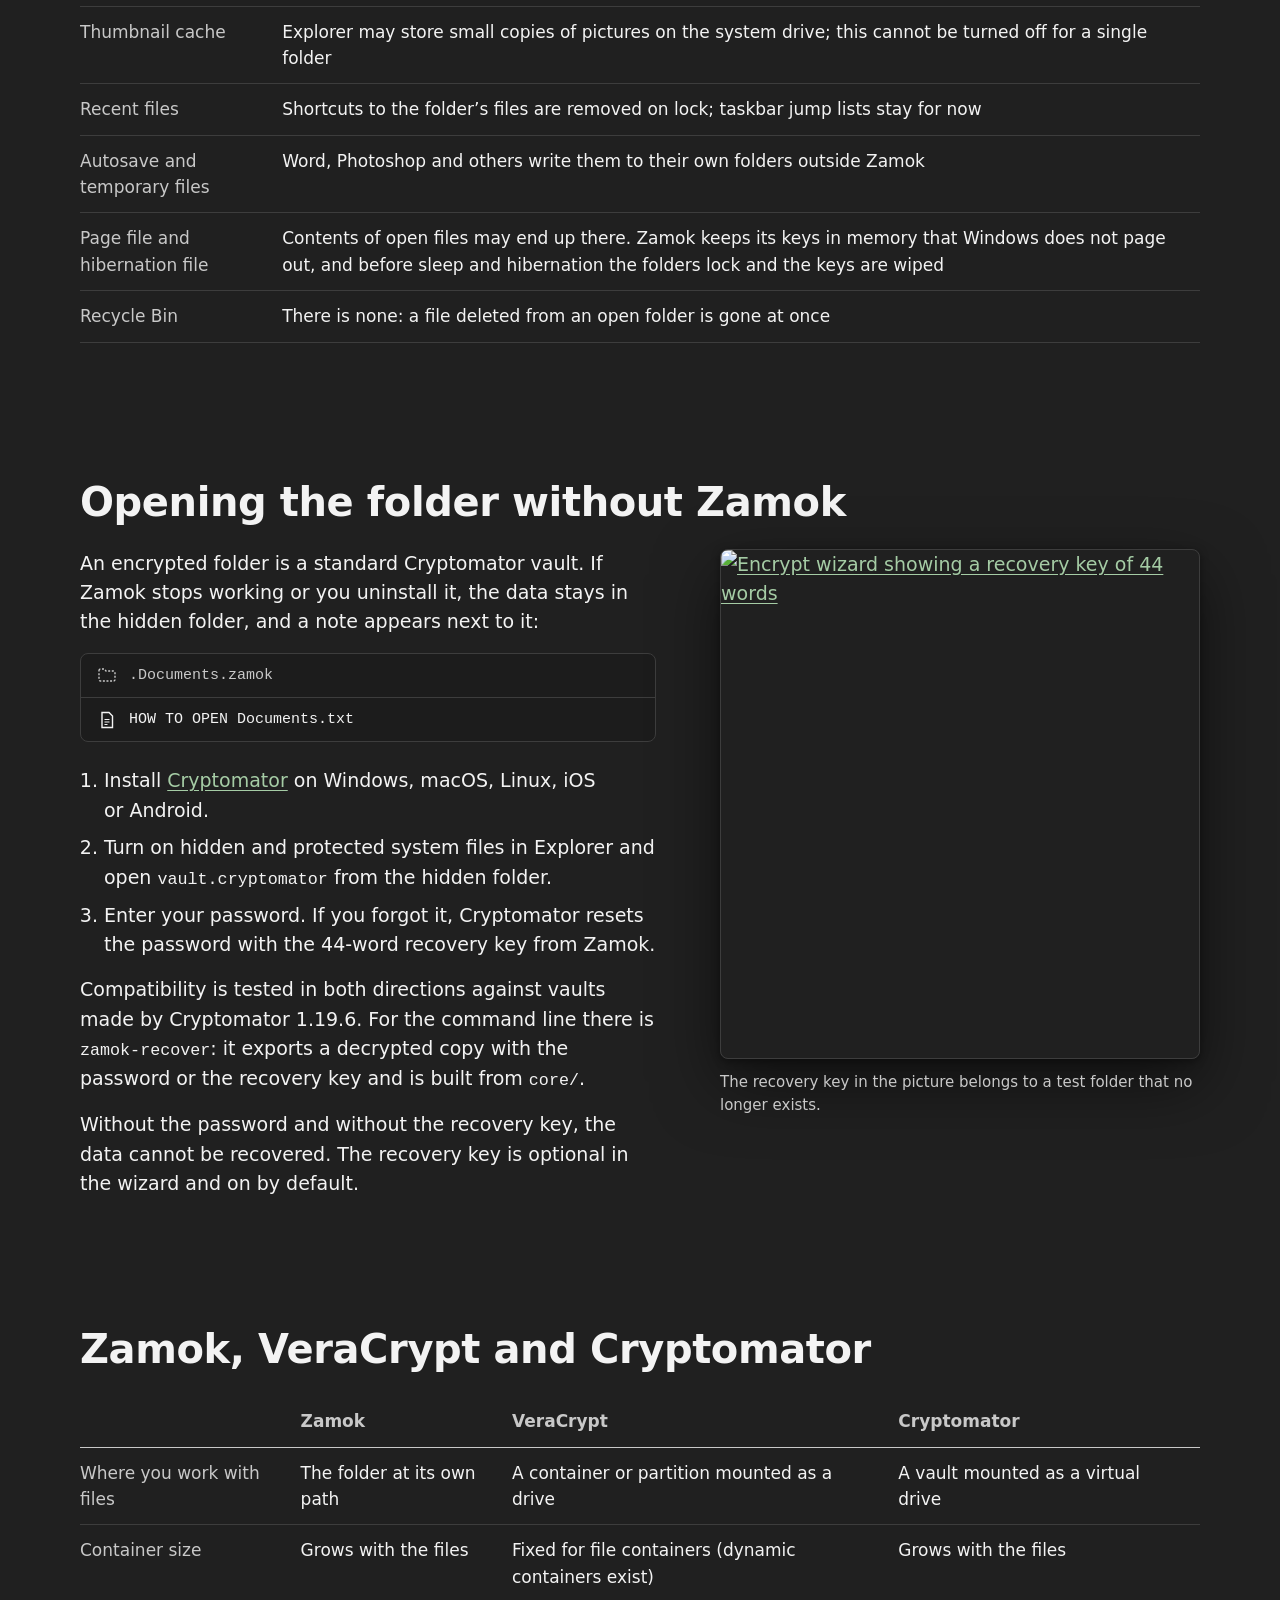
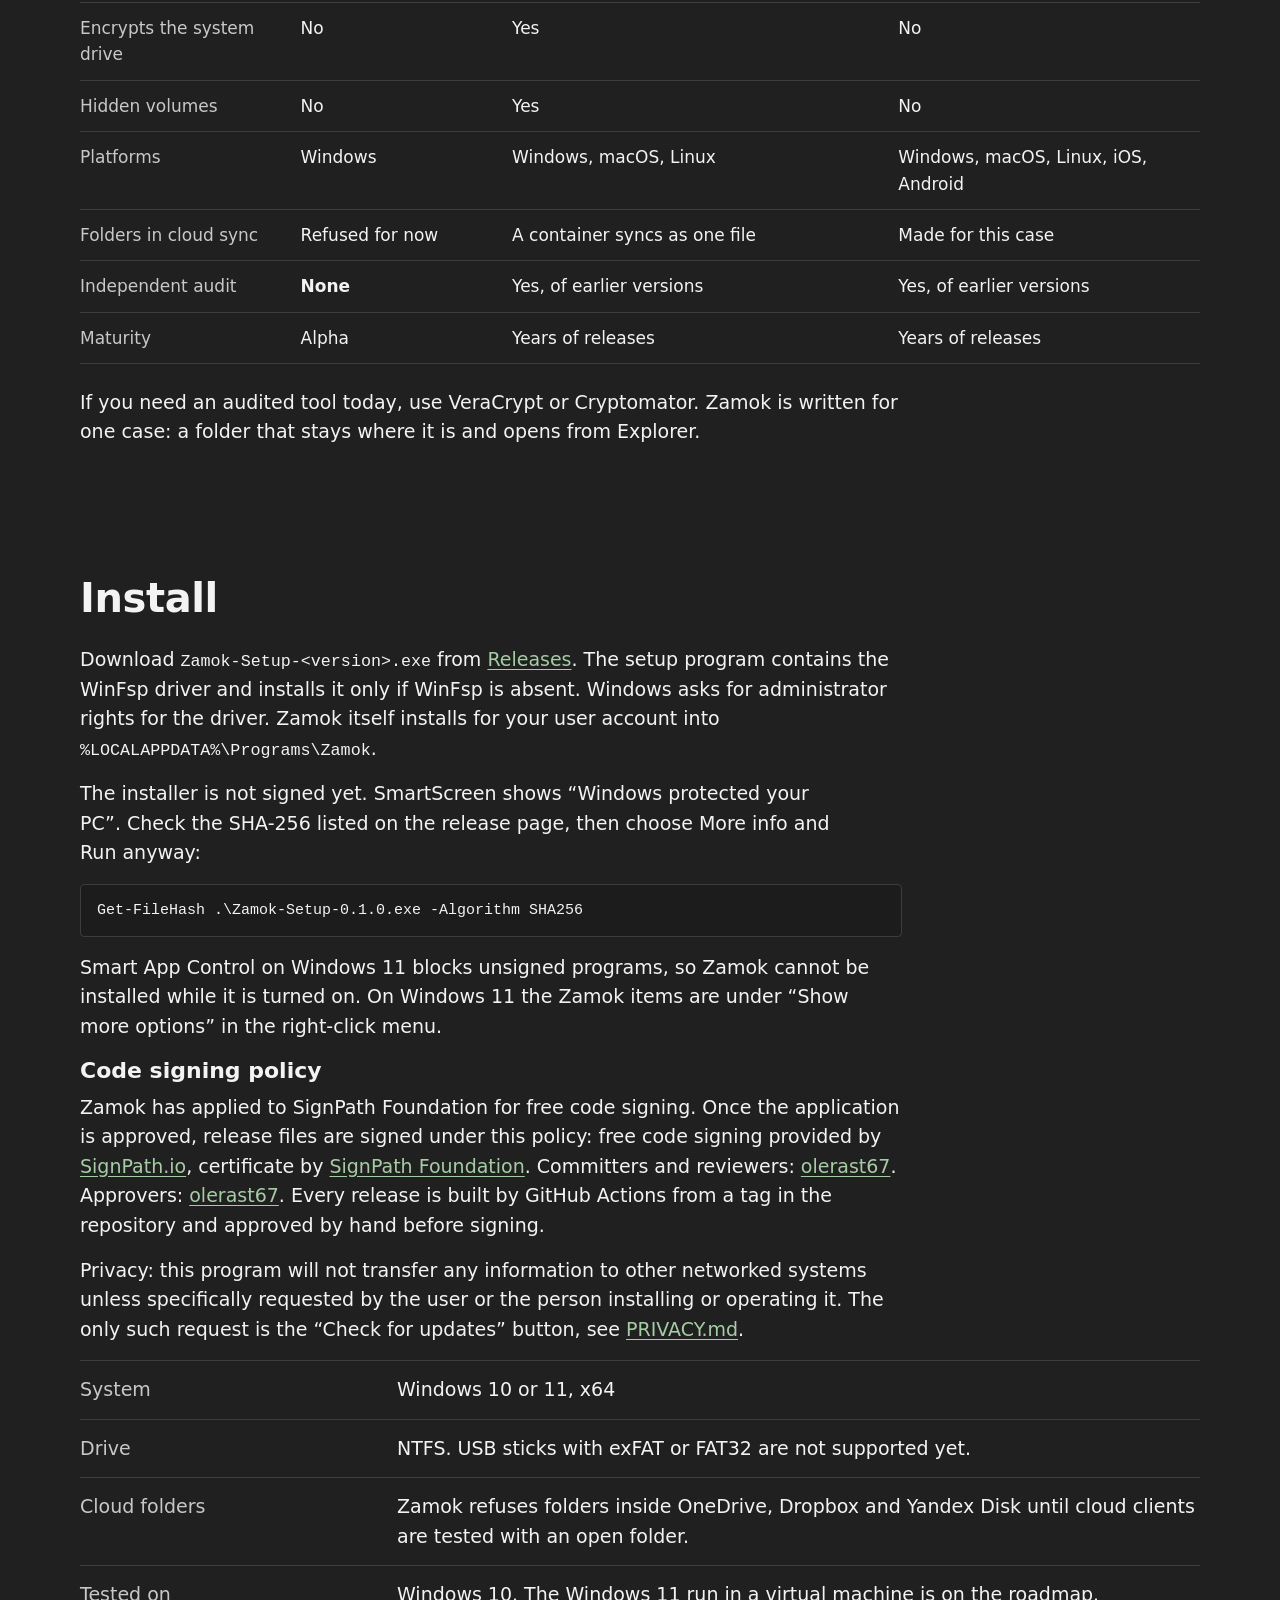
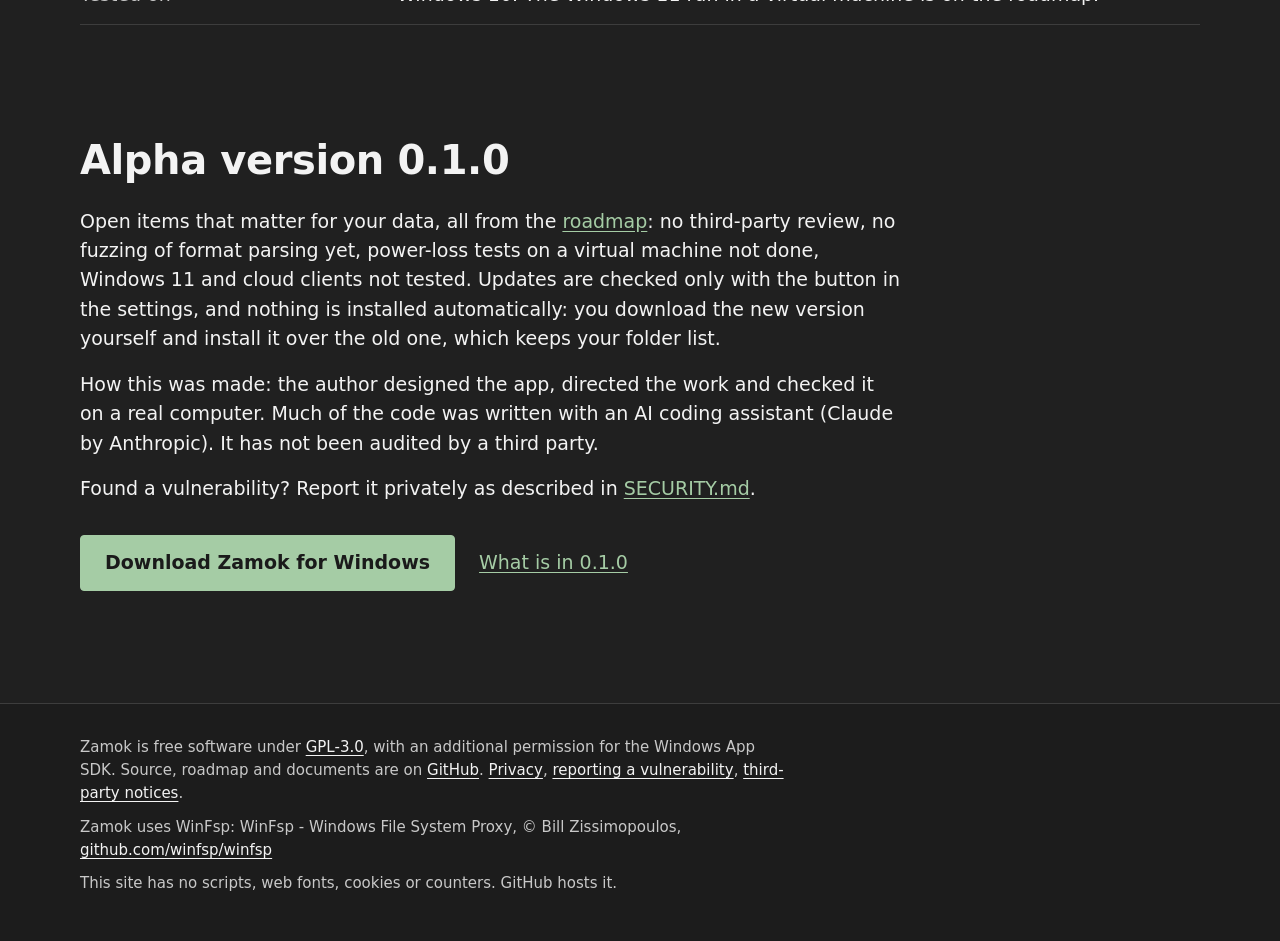
==== commit 8f15b9bc: "Add the code signing policy required by SignPath Foundation README, README.ru and both site pages ge" ====
--- a/site/index.html
+++ b/site/index.html
@@ -223,6 +223,9 @@
     <p>The installer is not signed yet. SmartScreen shows “Windows protected your PC”. Check the <span class="nw">SHA-256</span> listed on the release page, then choose More info and Run anyway:</p>
     <pre><code>Get-FileHash .\Zamok-Setup-0.1.0.exe -Algorithm SHA256</code></pre>
     <p>Smart App Control on Windows 11&nbsp;blocks unsigned programs, so Zamok cannot be installed while it is turned on. On Windows 11&nbsp;the Zamok items are under “Show more options” in the right-click menu.</p>
+    <h3 id="signing">Code signing policy</h3>
+    <p>Zamok has applied to SignPath Foundation for free code signing. Once the application is approved, release files are signed under this policy: free code signing provided by <a href="https://about.signpath.io">SignPath.io</a>, certificate by <a href="https://signpath.org">SignPath Foundation</a>. Committers and reviewers: <a href="https://github.com/olerast67">olerast67</a>. Approvers: <a href="https://github.com/olerast67">olerast67</a>. Every release is built by GitHub Actions from a tag in the repository and approved by hand before signing.</p>
+    <p>Privacy: this program will not transfer any information to other networked systems unless specifically requested by the user or the person installing or operating it. The only such request is the “Check for updates” button, see <a href="https://github.com/olerast67/zamok/blob/main/PRIVACY.md">PRIVACY.md</a>.</p>
   </div>
   <dl class="sheet">
     <div><dt>System</dt><dd>Windows 10&nbsp;or 11, x64</dd></div>
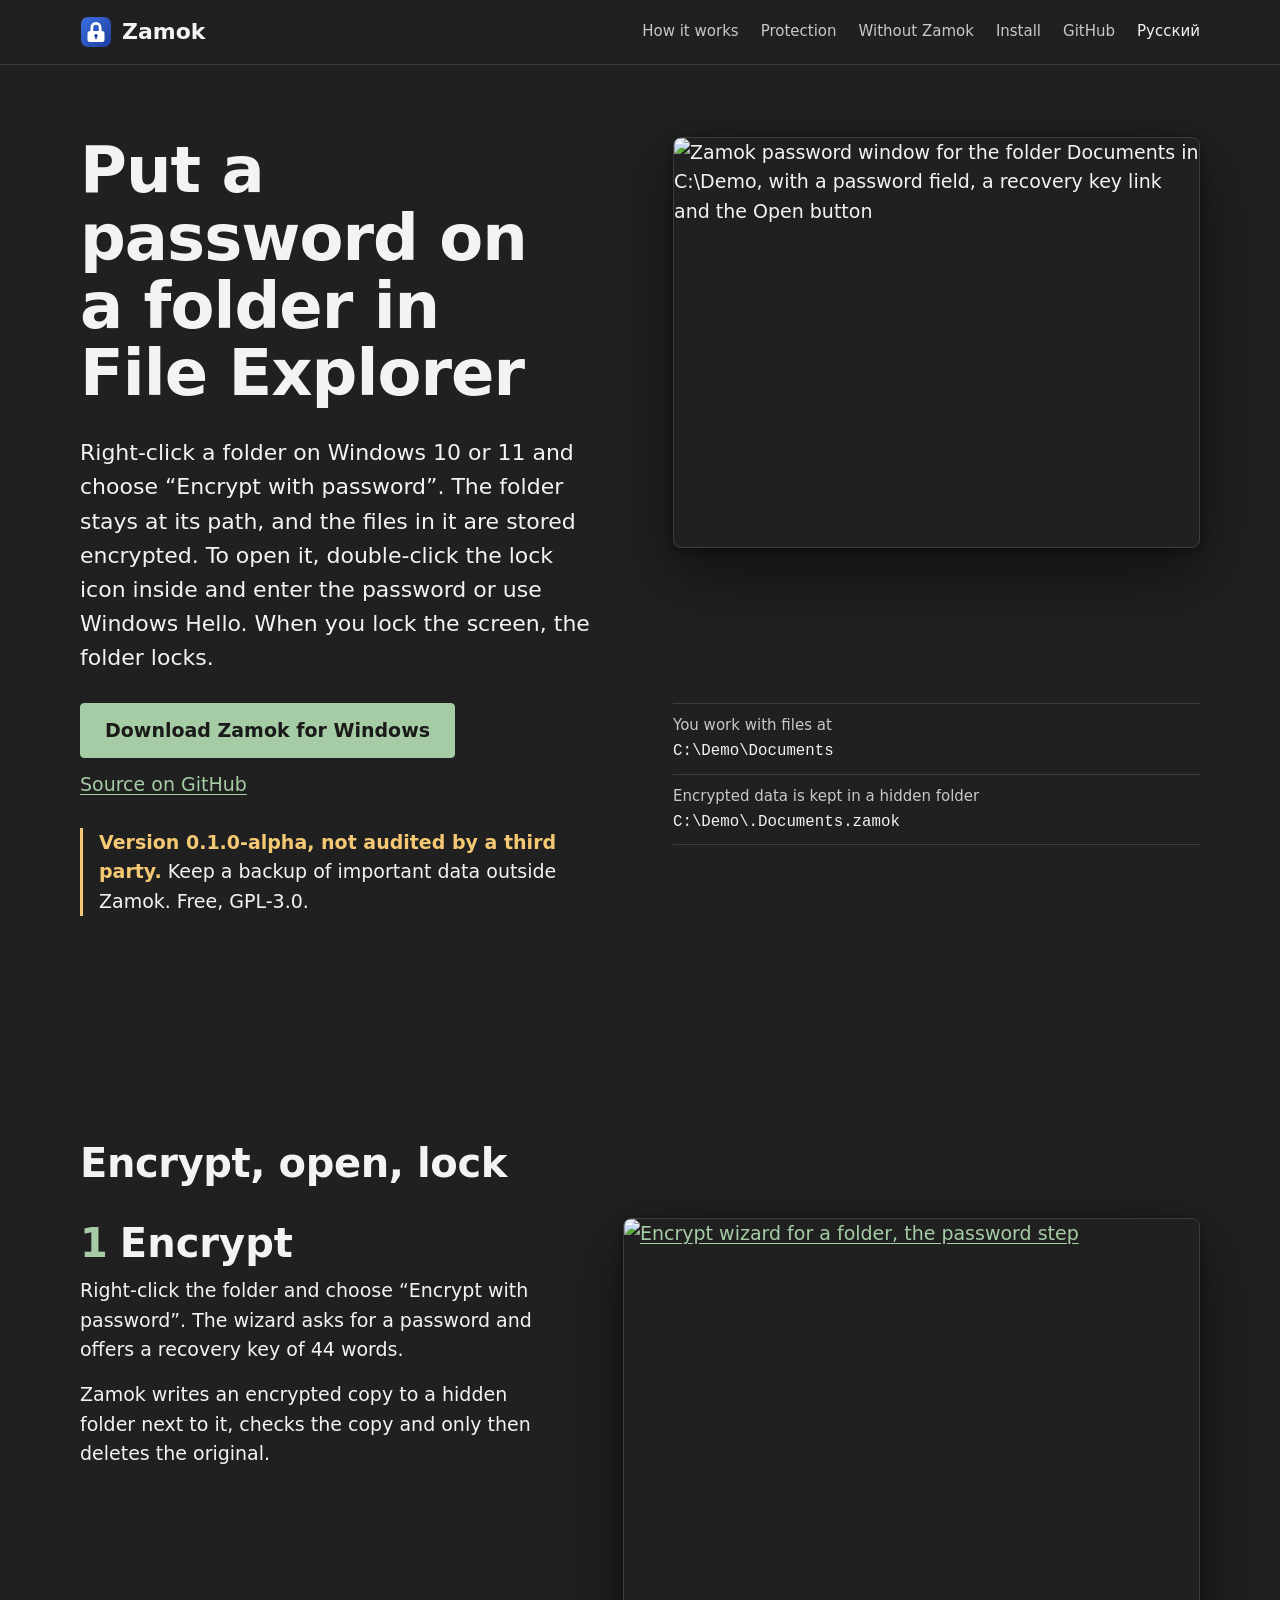
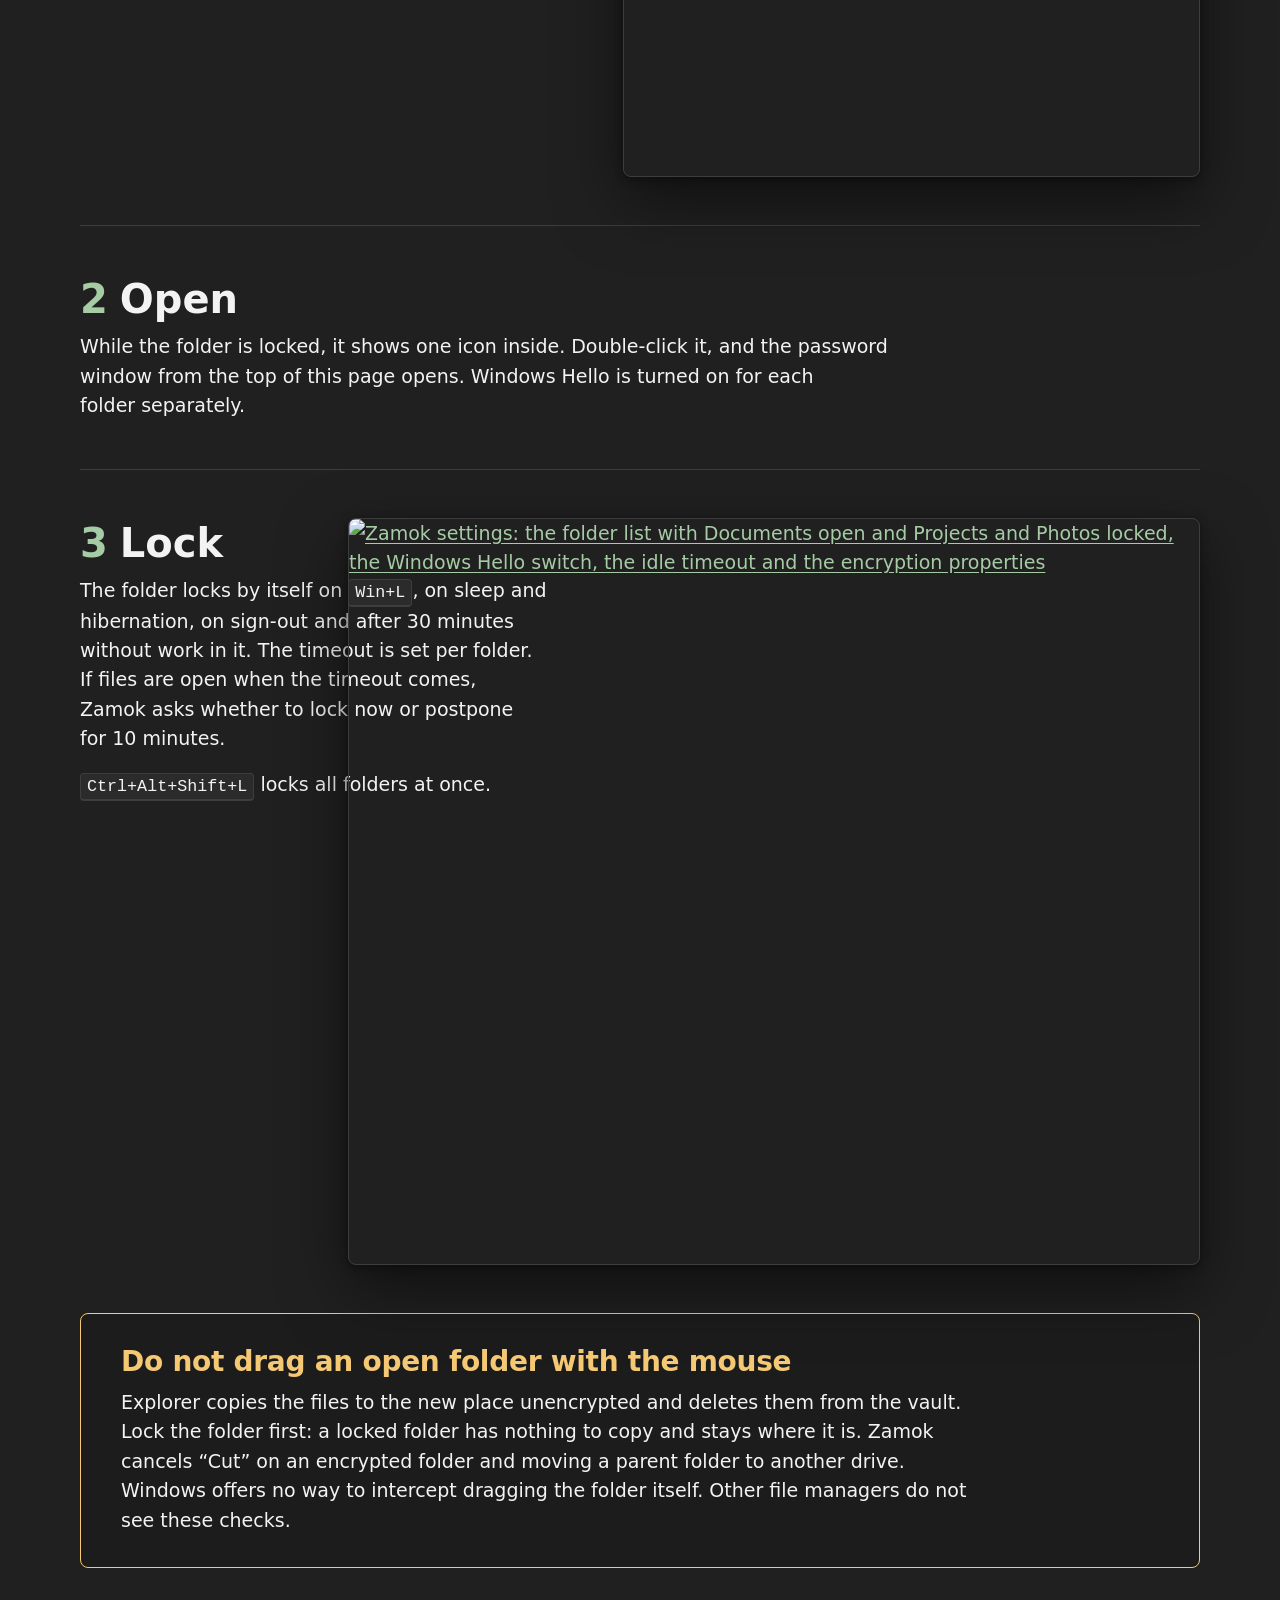
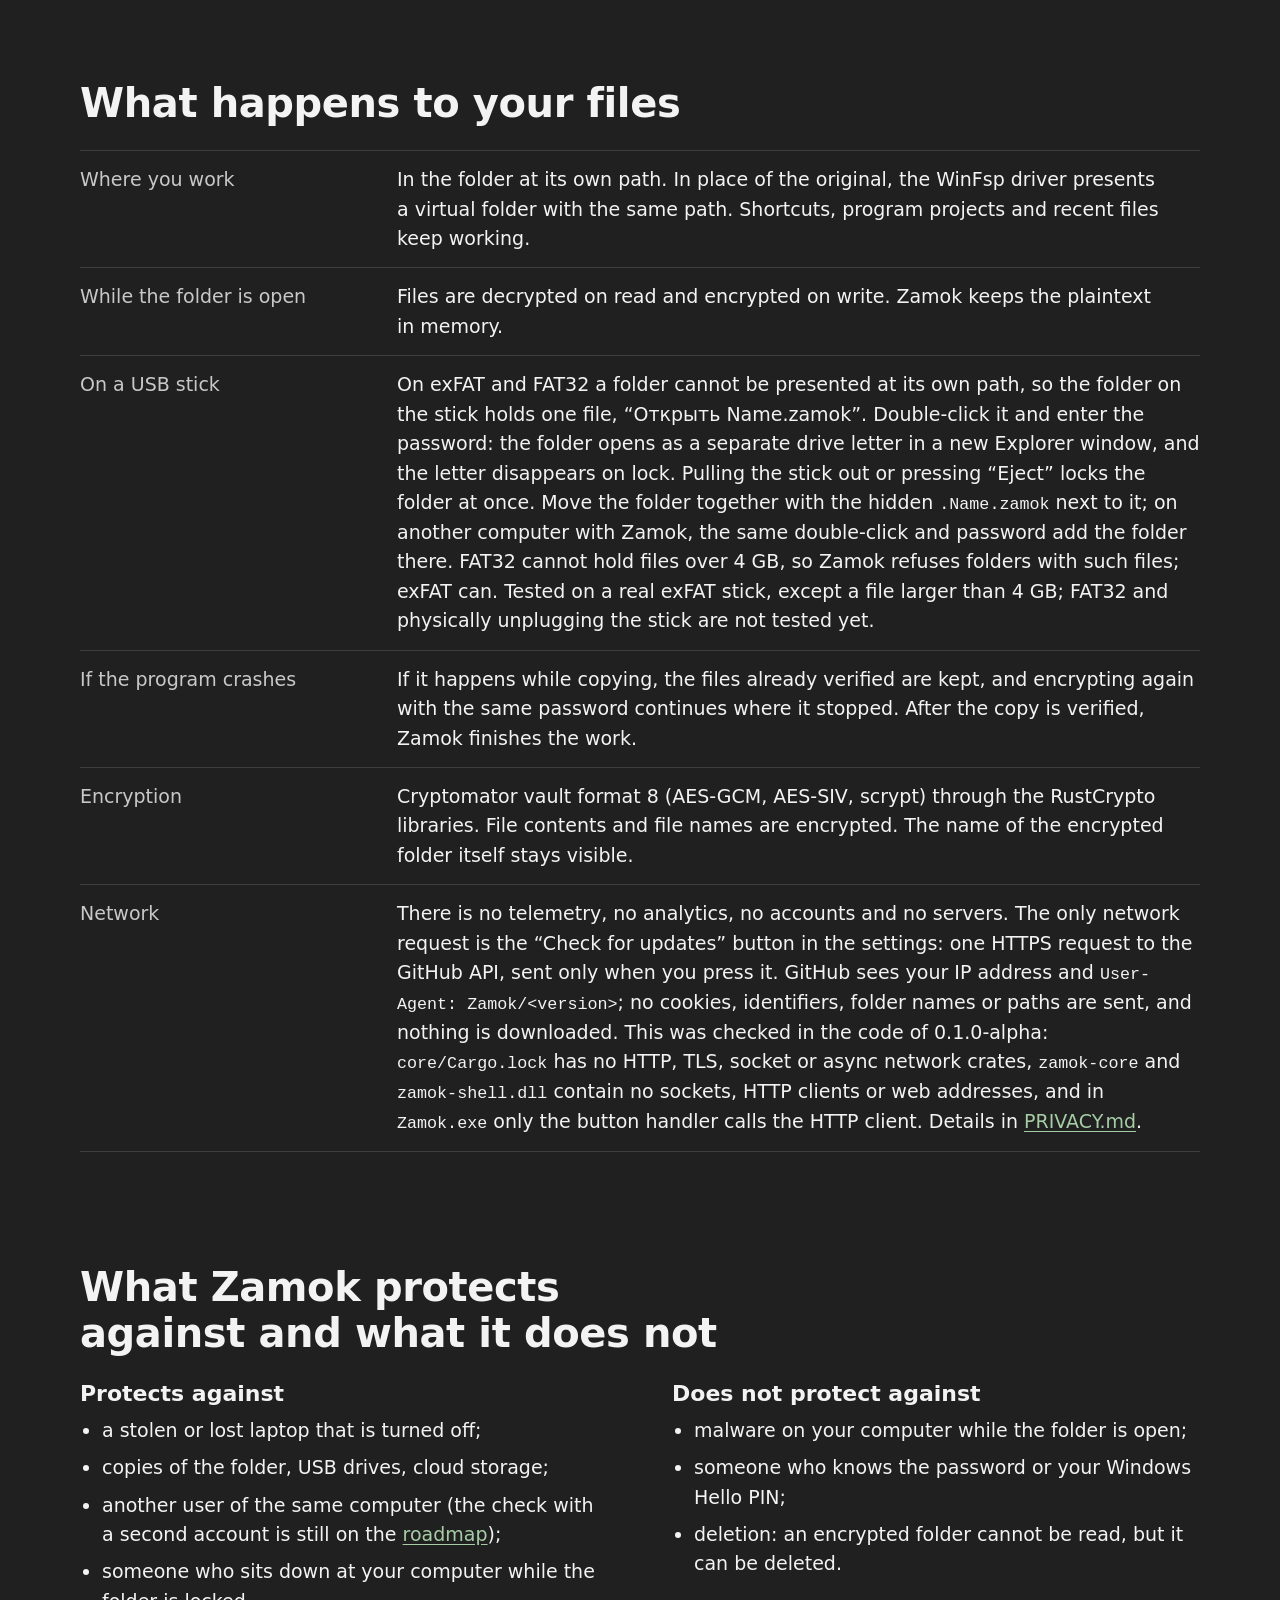
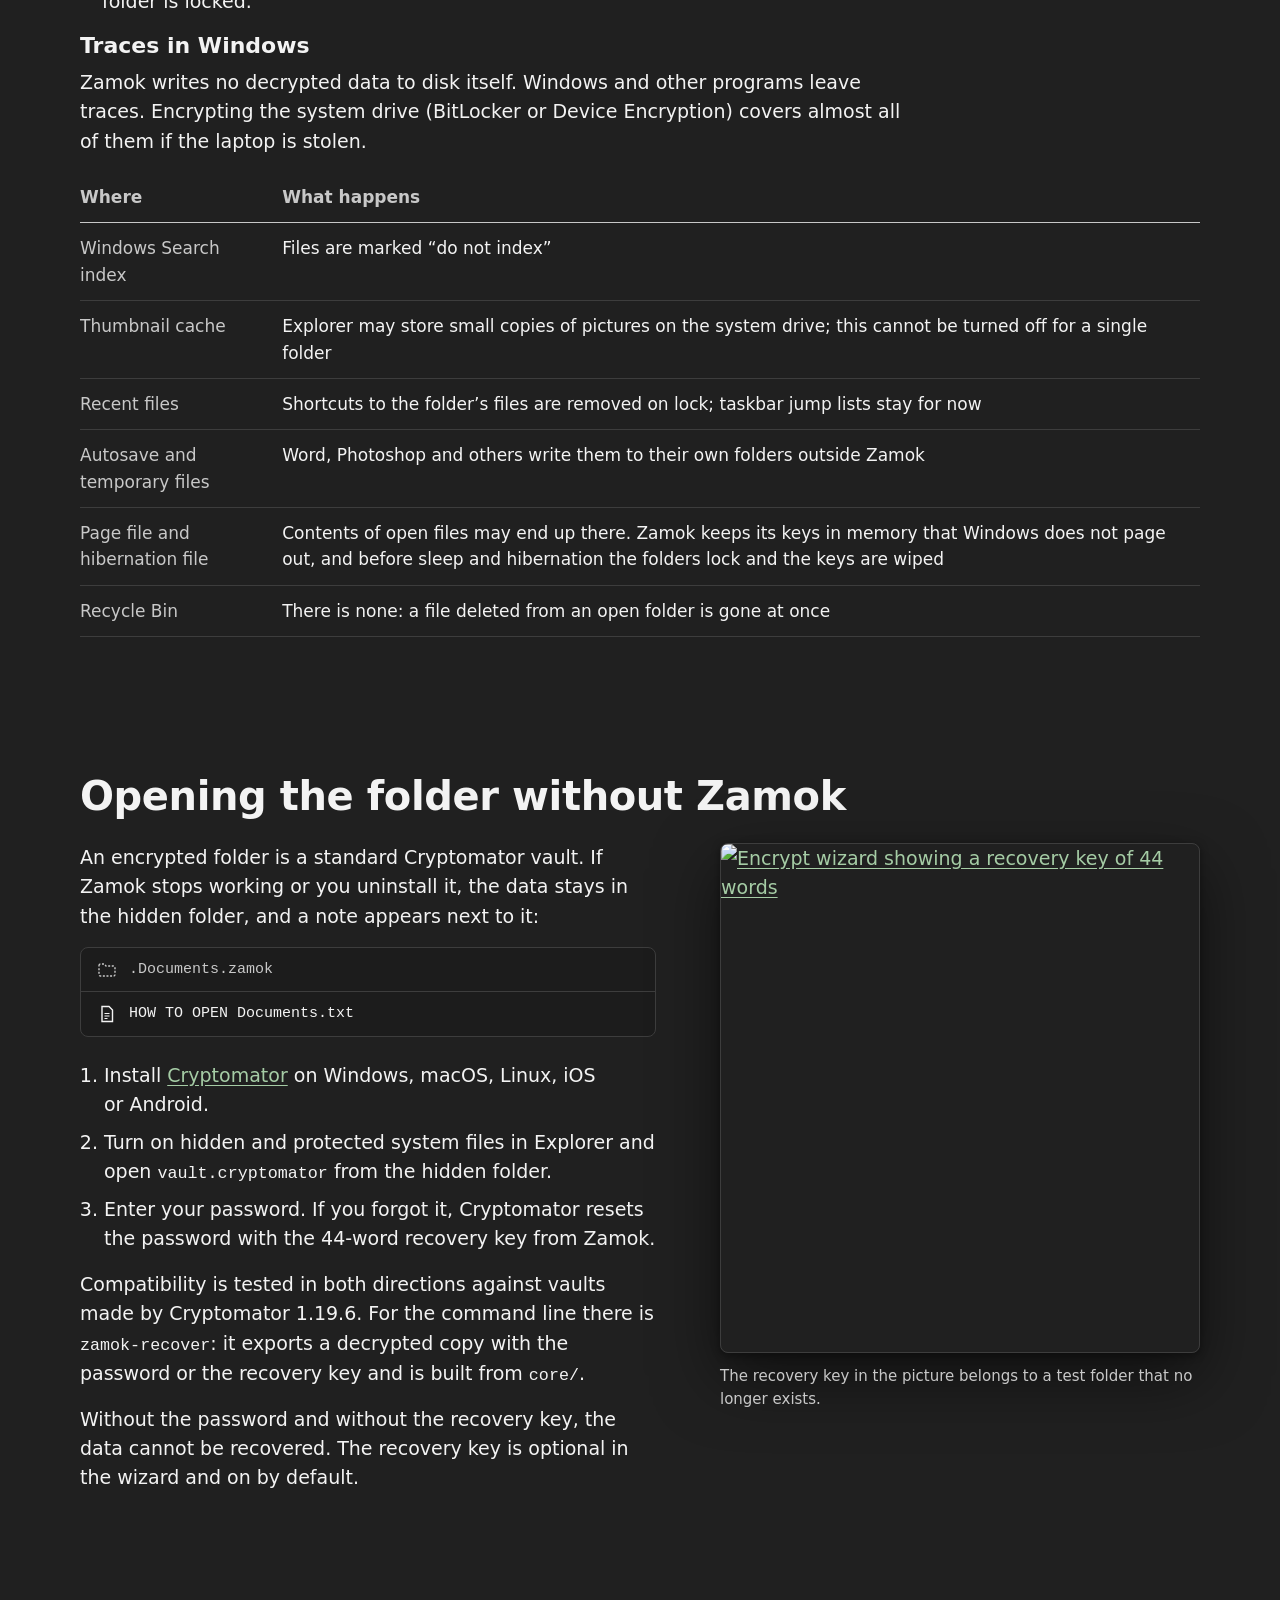
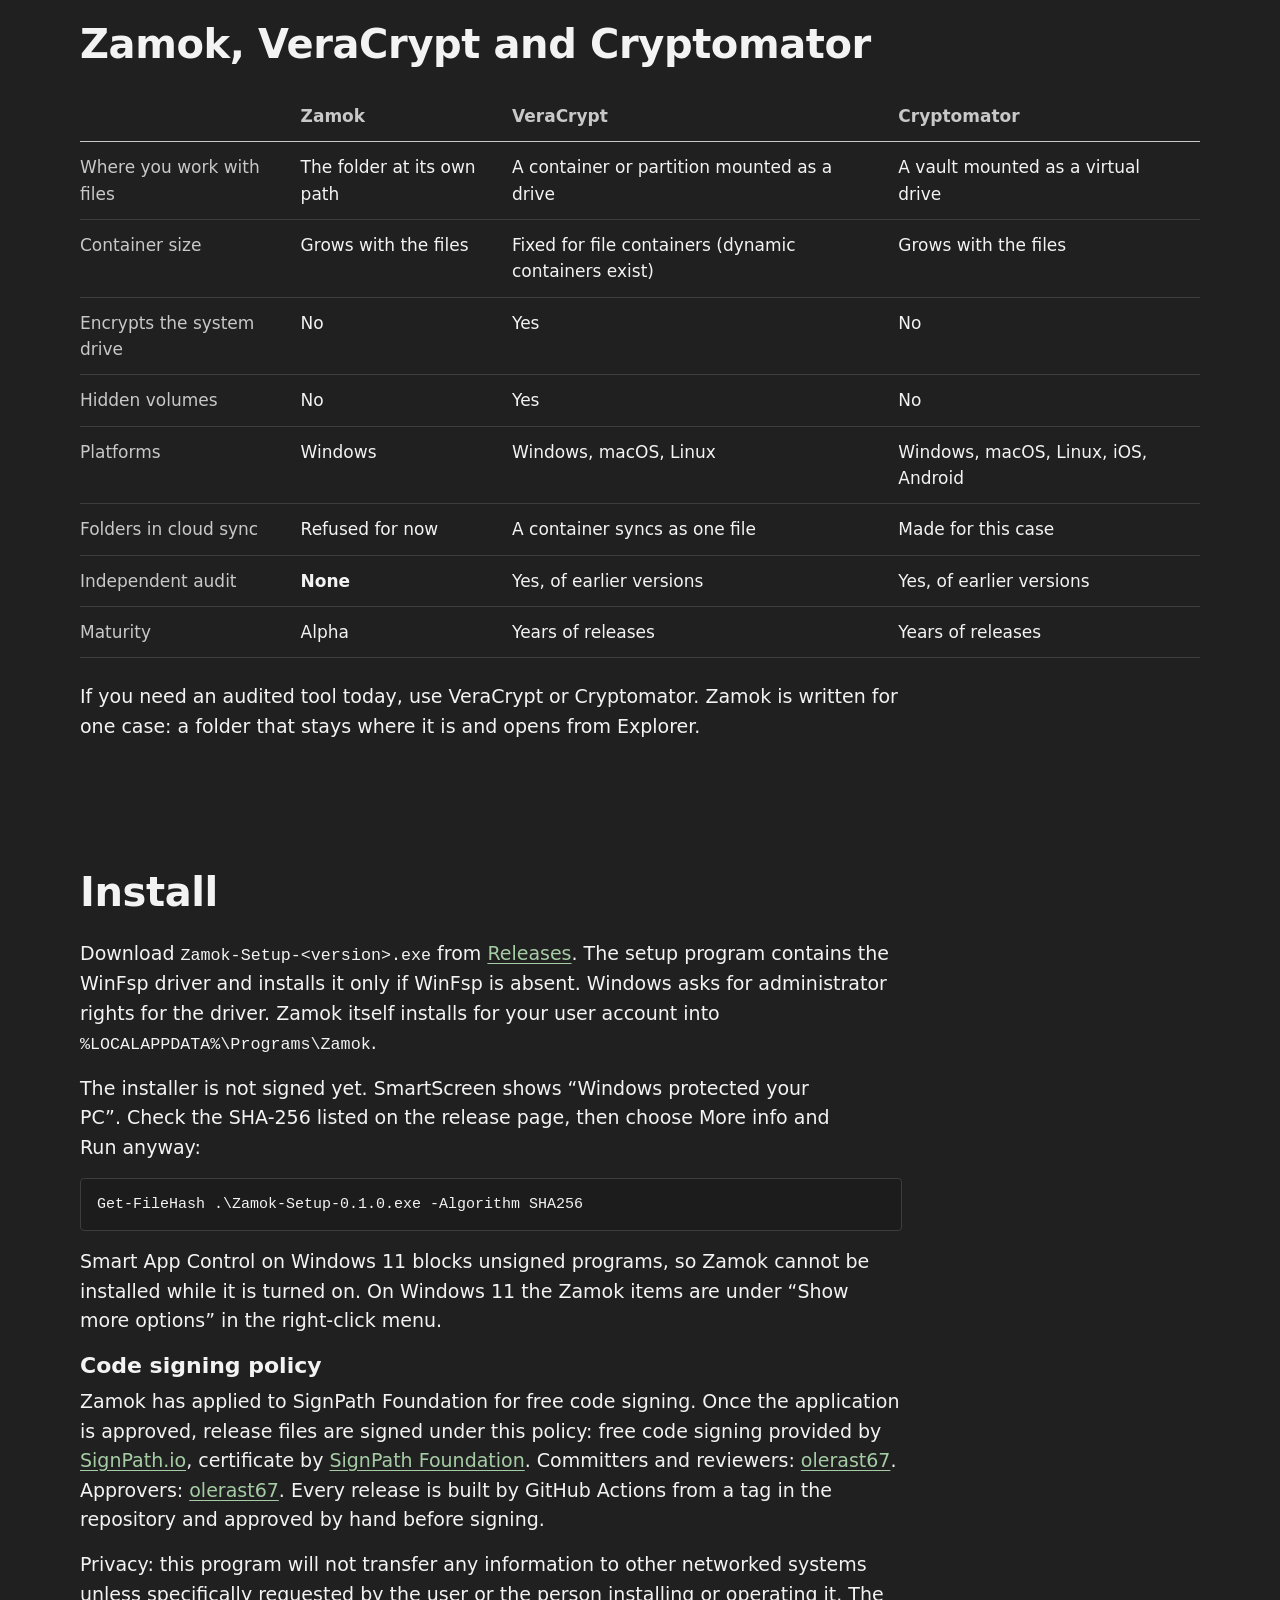
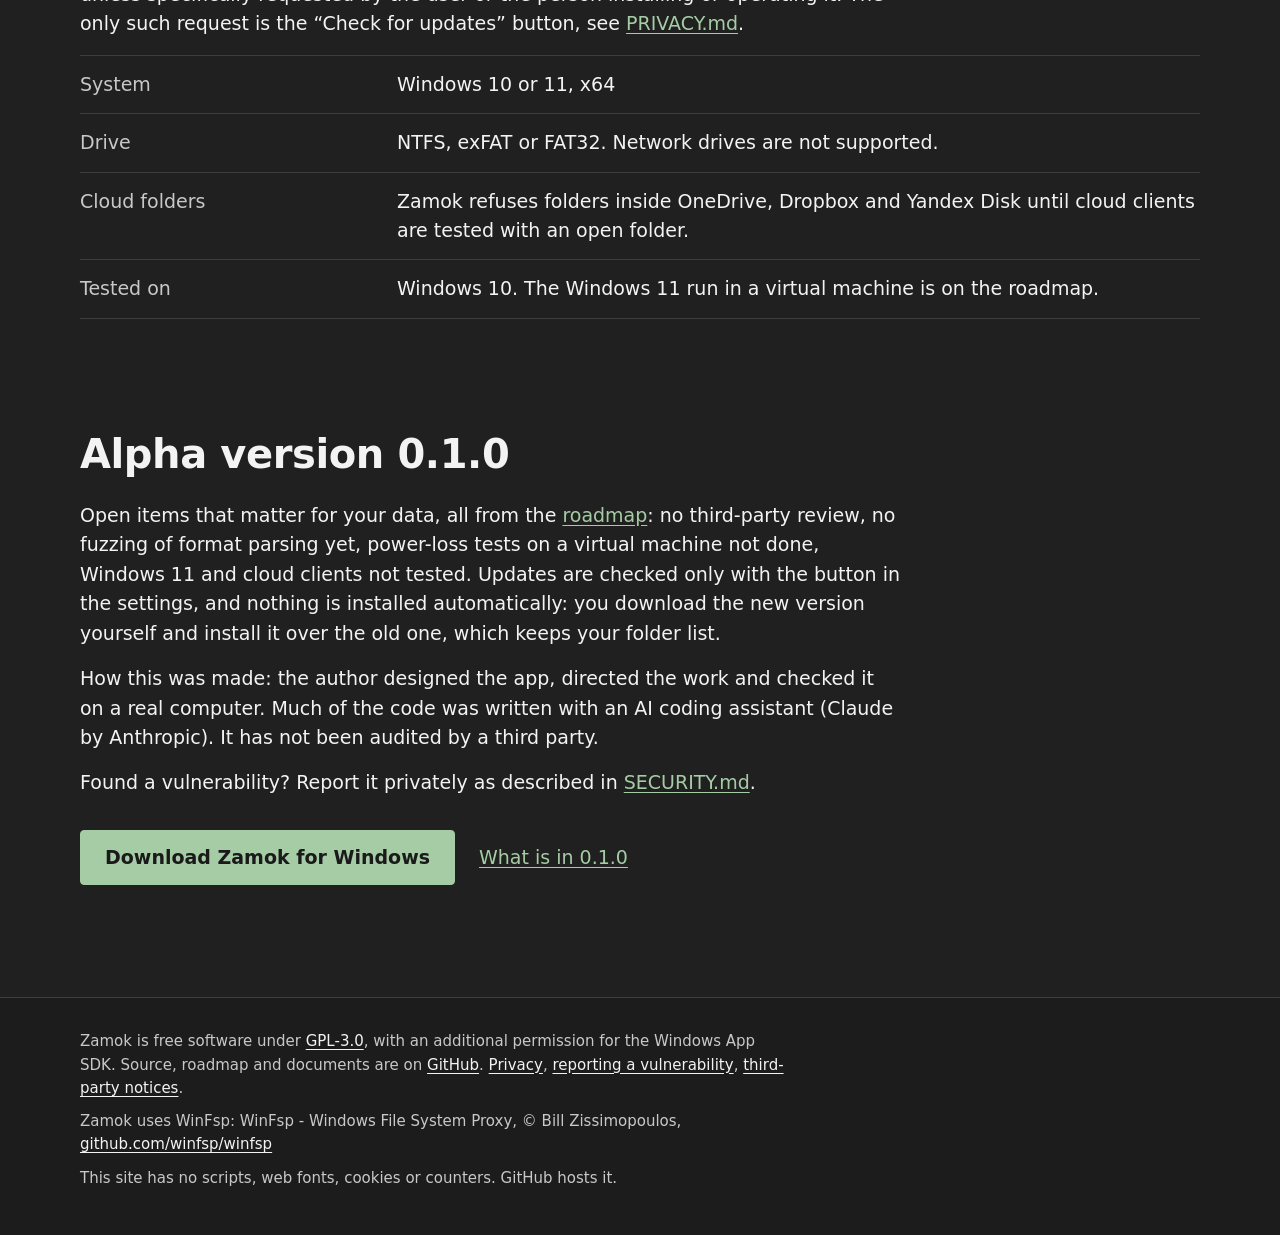
==== commit 5cab0249: "Support folders on exFAT and FAT32 drives with a drive letter WinFsp can mount on a folder path only" ====
--- a/site/index.html
+++ b/site/index.html
@@ -127,6 +127,7 @@
   <dl class="sheet">
     <div><dt>Where you work</dt><dd>In the folder at its own path. In place of the original, the WinFsp driver presents a virtual folder with the same path. Shortcuts, program projects and recent files keep working.</dd></div>
     <div><dt>While the folder is open</dt><dd>Files are decrypted on read and encrypted on write. Zamok keeps the plaintext in memory.</dd></div>
+    <div><dt>On a USB stick</dt><dd>On exFAT and FAT32 a folder cannot be presented at its own path, so the folder on the stick holds one file, “Открыть Name.zamok”. Double-click it and enter the password: the folder opens as a separate drive letter in a new Explorer window, and the letter disappears on lock. Pulling the stick out or pressing “Eject” locks the folder at once. Move the folder together with the hidden <code>.Name.zamok</code> next to it; on another computer with Zamok, the same double-click and password add the folder there. FAT32 cannot hold files over 4&nbsp;GB, so Zamok refuses folders with such files; exFAT can. Tested on a real exFAT stick, except a file larger than 4&nbsp;GB; FAT32 and physically unplugging the stick are not tested yet.</dd></div>
     <div><dt>If the program crashes</dt><dd>If it happens while copying, the files already verified are kept, and encrypting again with the same password continues where it stopped. After the copy is verified, Zamok finishes the work.</dd></div>
     <div><dt>Encryption</dt><dd>Cryptomator vault format 8 (AES-GCM, AES-SIV, scrypt) through the RustCrypto libraries. File contents and file names are encrypted. The name of the encrypted folder itself stays visible.</dd></div>
     <div><dt>Network</dt><dd>There is no telemetry, no analytics, no accounts and no servers. The only network request is the “Check for updates” button in the settings: one HTTPS request to the GitHub API, sent only when you press it. GitHub sees your IP address and <code>User-Agent: Zamok/&lt;version&gt;</code>; no cookies, identifiers, folder names or paths are sent, and nothing is downloaded. This was checked in the code of <span class="nw">0.1.0-alpha</span>: <code>core/Cargo.lock</code> has no HTTP, TLS, socket or async network crates, <code>zamok-core</code> and <code>zamok-shell.dll</code> contain no sockets, HTTP clients or web addresses, and in <code>Zamok.exe</code> only the button handler calls the HTTP client. Details in <a href="https://github.com/olerast67/zamok/blob/main/PRIVACY.md">PRIVACY.md</a>.</dd></div>
@@ -229,7 +230,7 @@
   </div>
   <dl class="sheet">
     <div><dt>System</dt><dd>Windows 10&nbsp;or 11, x64</dd></div>
-    <div><dt>Drive</dt><dd>NTFS. USB sticks with exFAT or FAT32 are not supported yet.</dd></div>
+    <div><dt>Drive</dt><dd>NTFS, exFAT or FAT32. Network drives are not supported.</dd></div>
     <div><dt>Cloud folders</dt><dd>Zamok refuses folders inside OneDrive, Dropbox and Yandex Disk until cloud clients are tested with an open folder.</dd></div>
     <div><dt>Tested on</dt><dd>Windows&nbsp;10. The Windows 11&nbsp;run in a virtual machine is on the roadmap.</dd></div>
   </dl>
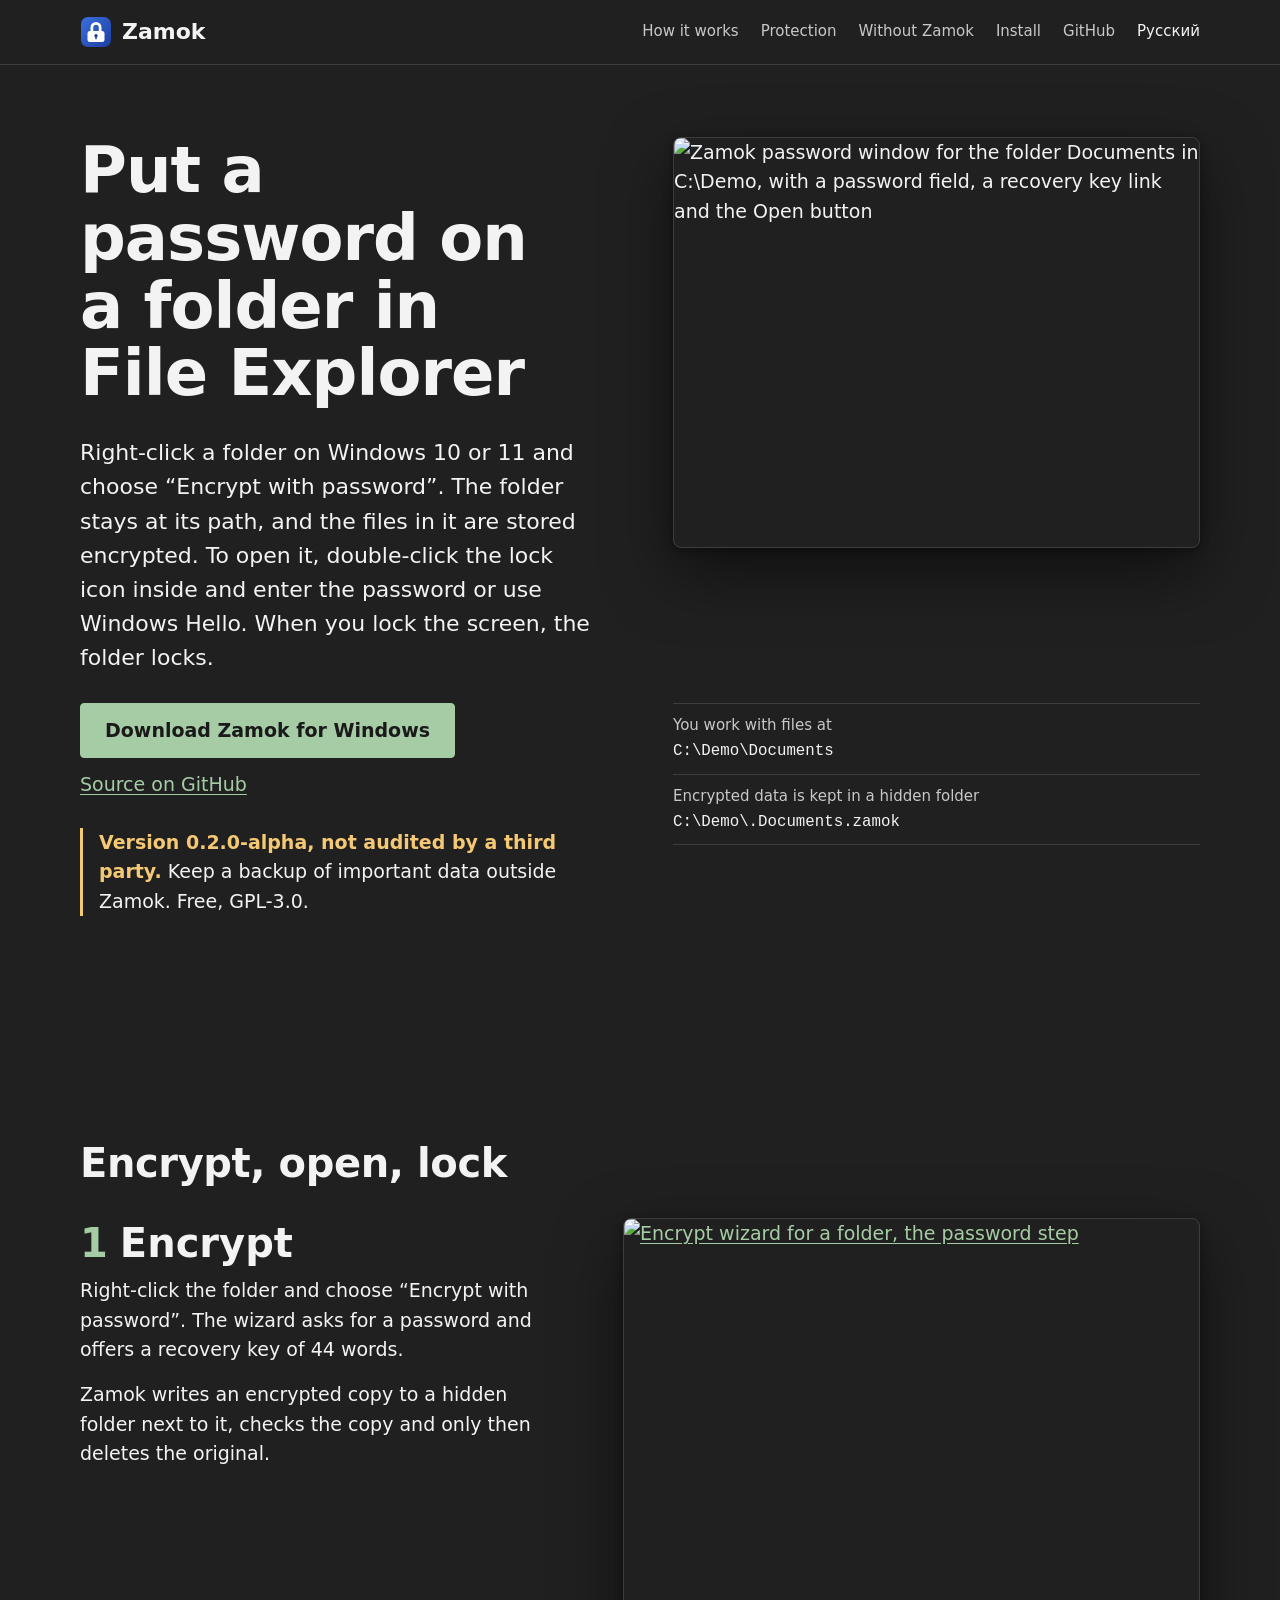
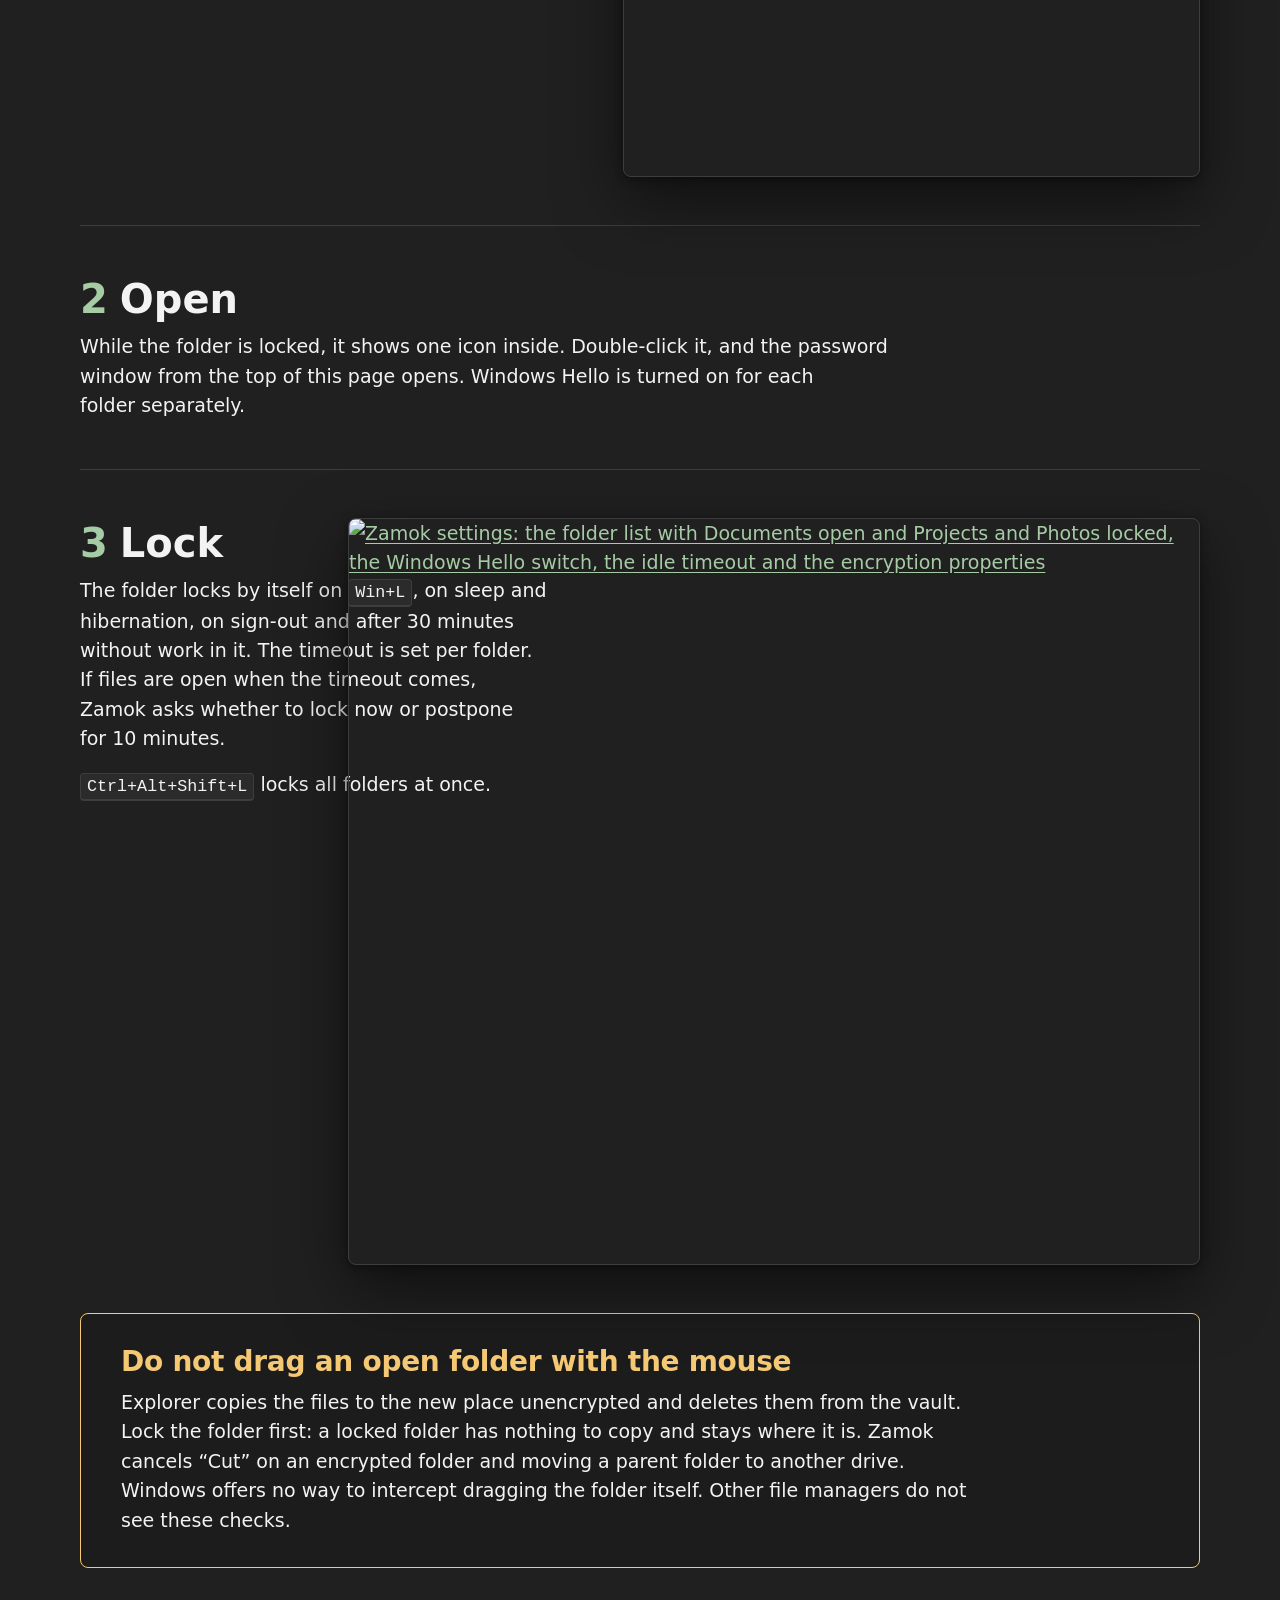
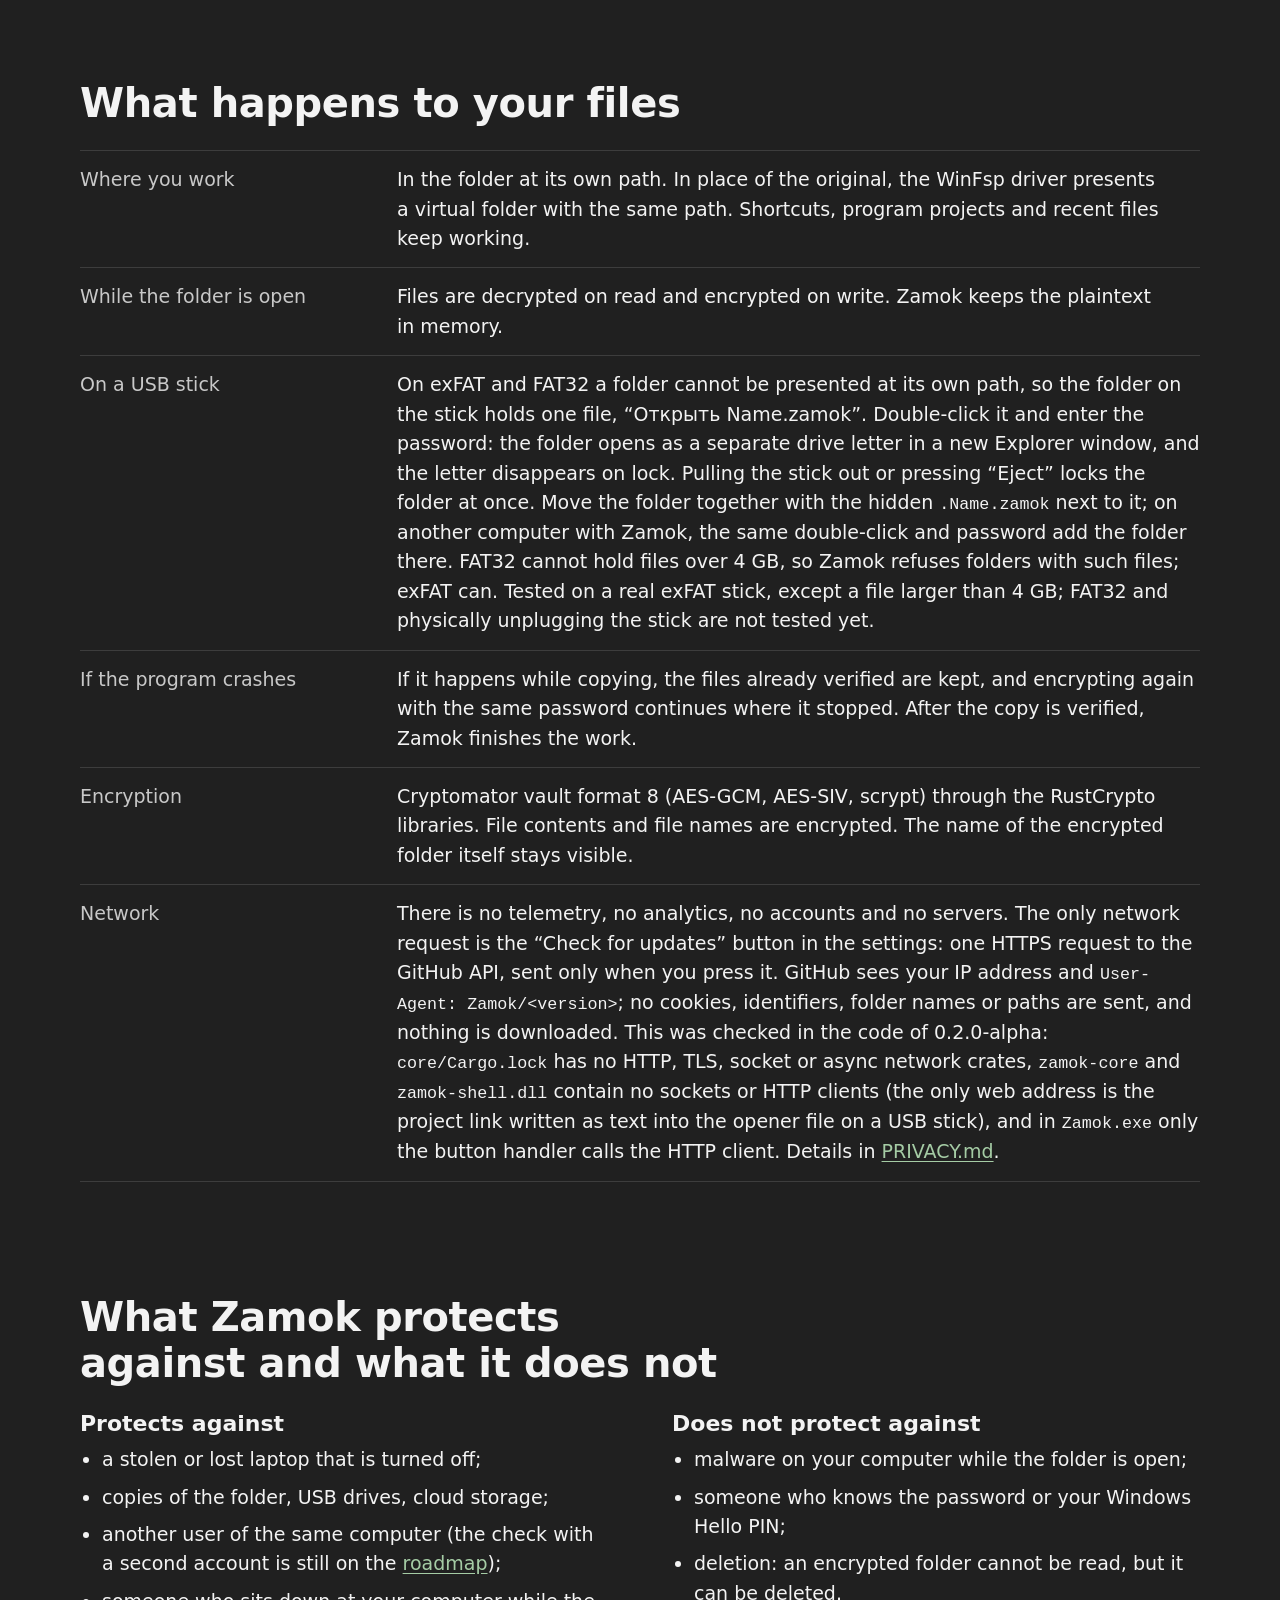
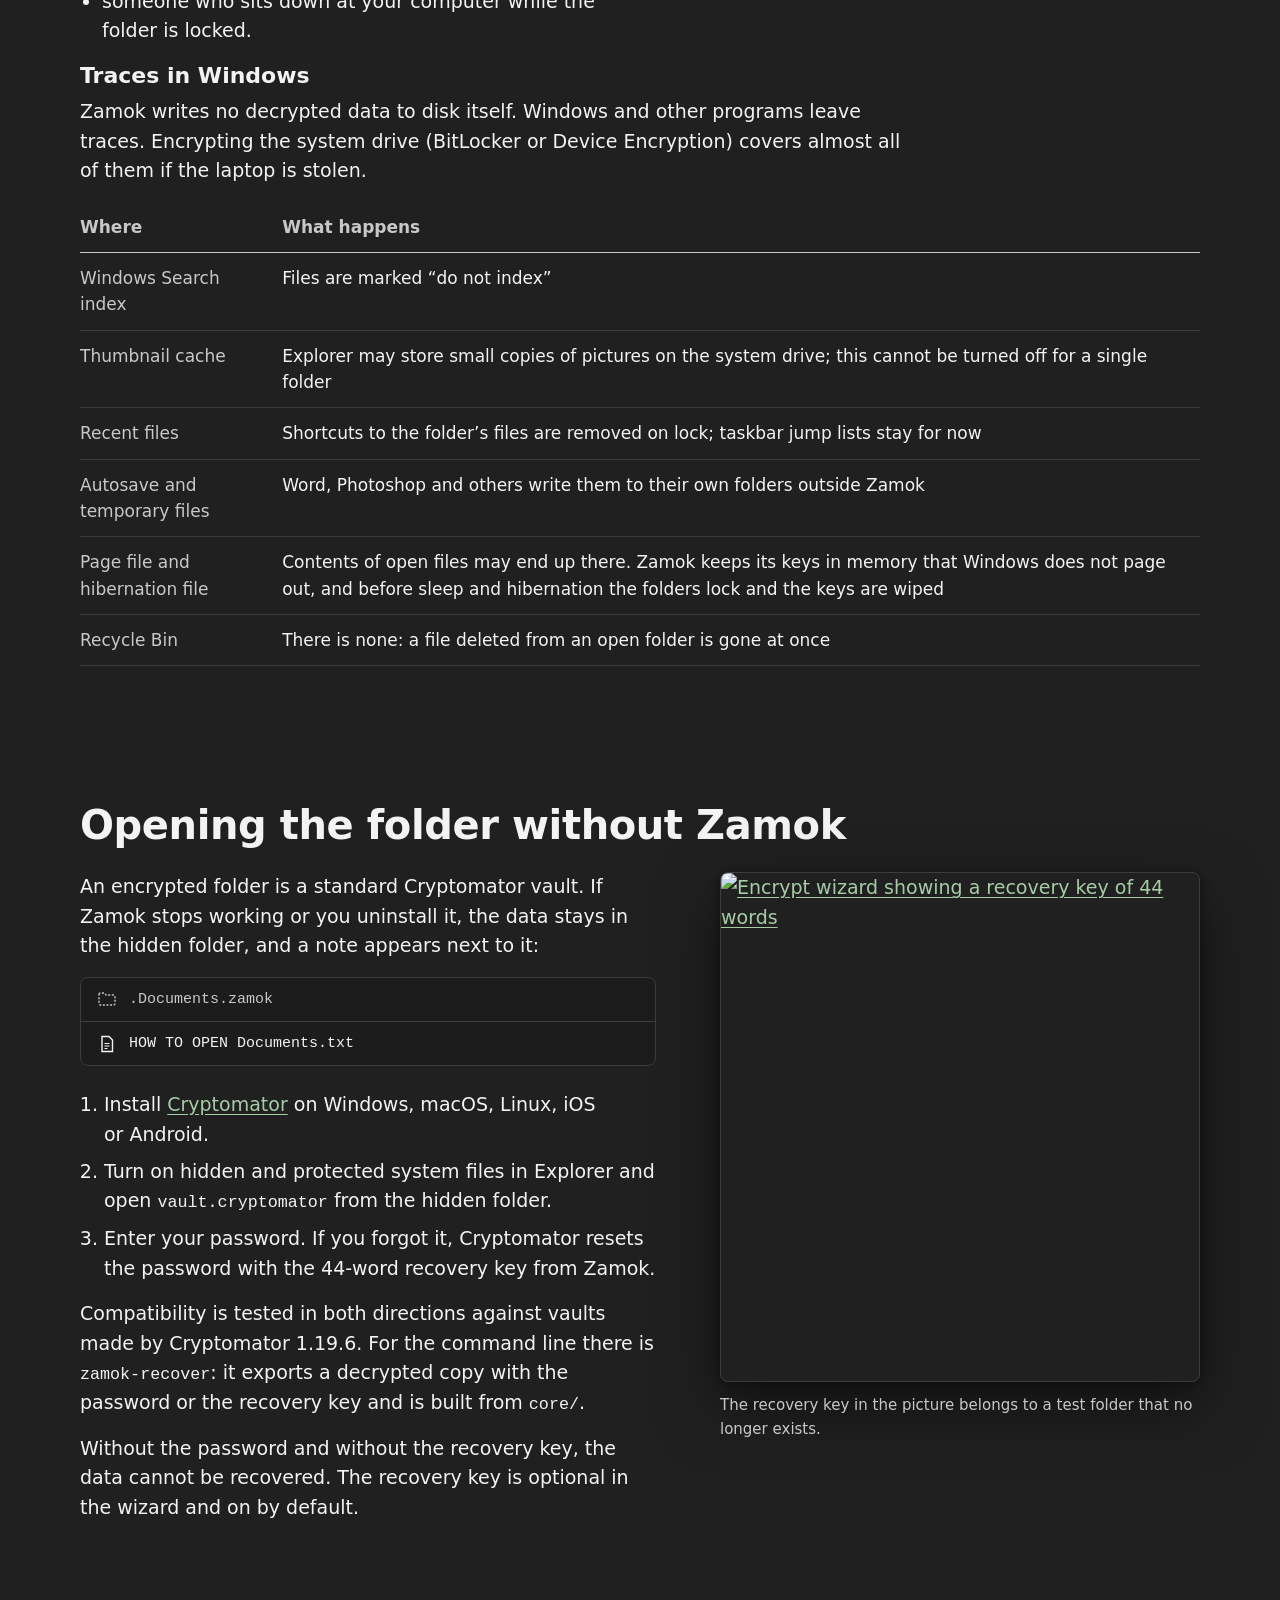
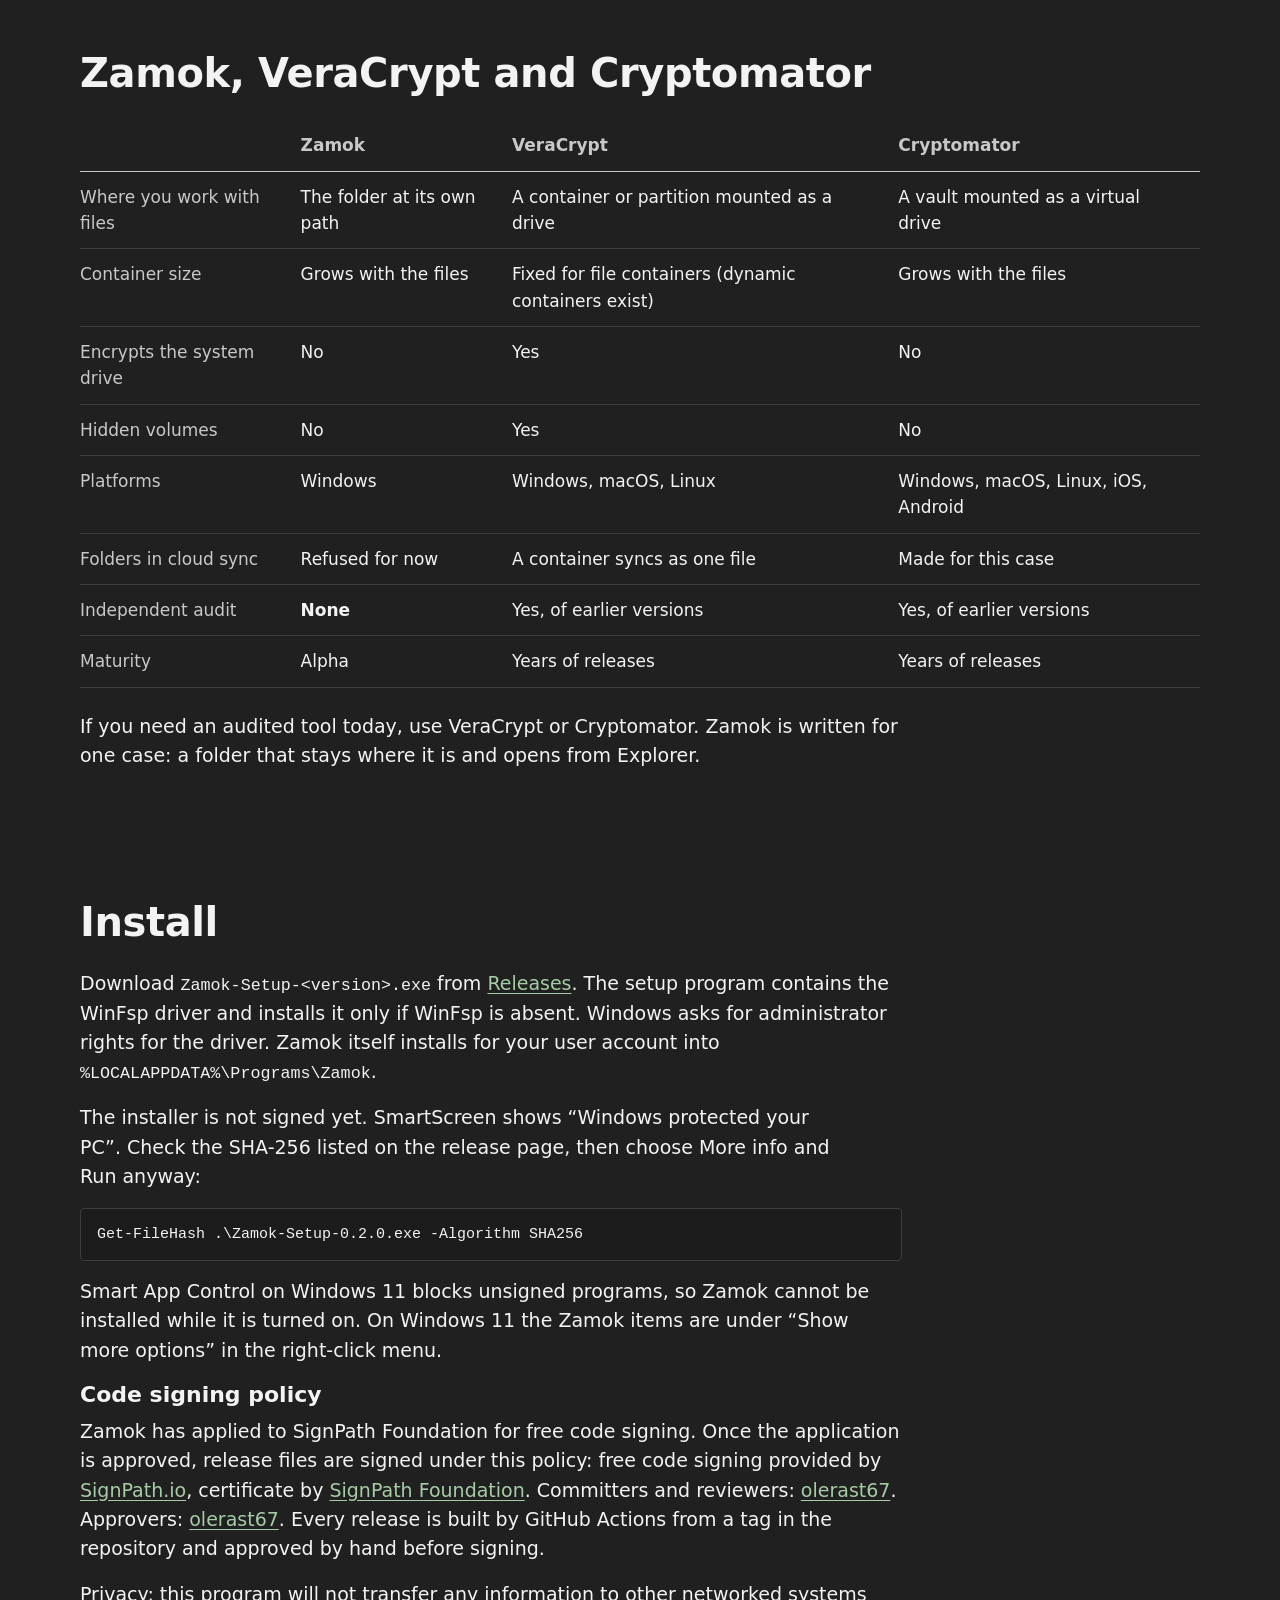
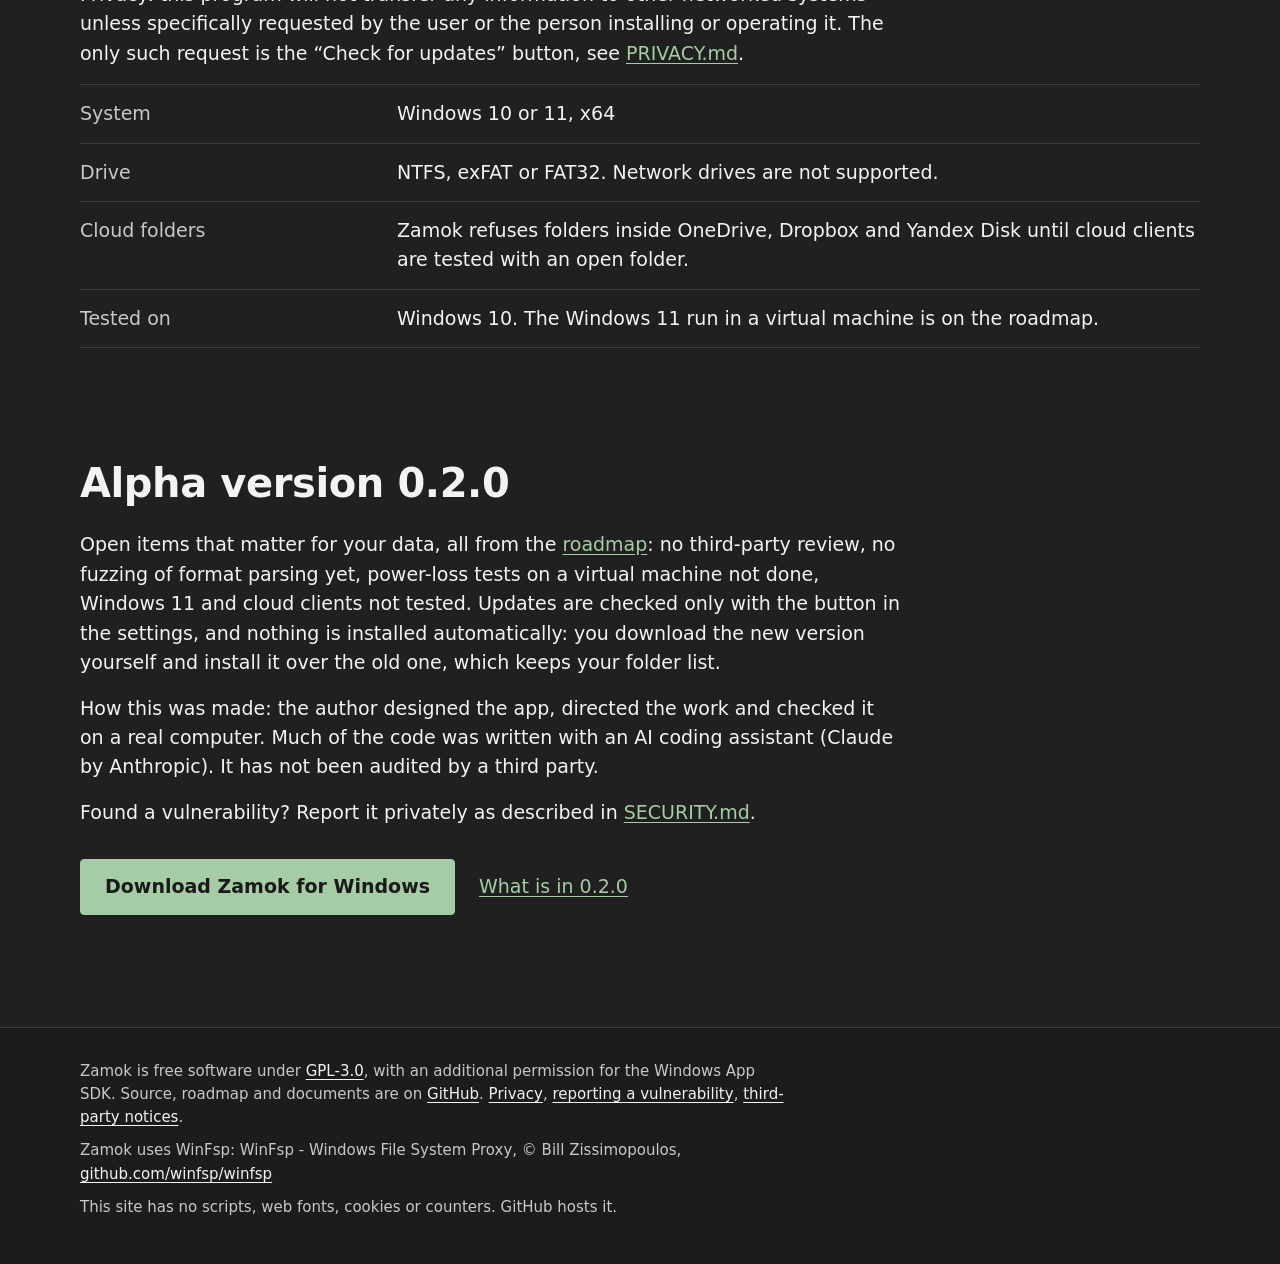
==== commit 4fc765a7: "Release 0.2.0-alpha: USB sticks and memory cards Co-Authored-By: Claude Opus 5.5 <noreply@anthropic." ====
--- a/site/index.html
+++ b/site/index.html
@@ -29,7 +29,7 @@
   "description": "Folder encryption for Windows 10 and 11 from File Explorer. The folder stays at its path. Cryptomator vault format 8.",
   "applicationCategory": "SecurityApplication",
   "operatingSystem": "Windows 10, Windows 11",
-  "softwareVersion": "0.1.0-alpha",
+  "softwareVersion": "0.2.0-alpha",
   "inLanguage": ["en", "ru"],
   "isAccessibleForFree": true,
   "offers": { "@type": "Offer", "price": "0", "priceCurrency": "USD" },
@@ -75,7 +75,7 @@
     <a class="button" data-cta href="https://github.com/olerast67/zamok/releases">Download Zamok for Windows</a>
     <a href="https://github.com/olerast67/zamok">Source on GitHub</a>
   </div>
-  <p class="status"><strong>Version <span class="nw">0.1.0-alpha</span>, not audited by a third party.</strong> Keep a backup of important data outside Zamok. Free, <span class="nw">GPL-3.0</span>.</p>
+  <p class="status"><strong>Version <span class="nw">0.2.0-alpha</span>, not audited by a third party.</strong> Keep a backup of important data outside Zamok. Free, <span class="nw">GPL-3.0</span>.</p>
   <div class="hero-object">
     <figure class="shot">
       <img class="window" src="images/screens/en/unlock.png" alt="Zamok password window for the folder Documents in C:\Demo, with a password field, a recovery key link and the Open button" width="527" height="411" fetchpriority="high">
@@ -130,7 +130,7 @@
     <div><dt>On a USB stick</dt><dd>On exFAT and FAT32 a folder cannot be presented at its own path, so the folder on the stick holds one file, “Открыть Name.zamok”. Double-click it and enter the password: the folder opens as a separate drive letter in a new Explorer window, and the letter disappears on lock. Pulling the stick out or pressing “Eject” locks the folder at once. Move the folder together with the hidden <code>.Name.zamok</code> next to it; on another computer with Zamok, the same double-click and password add the folder there. FAT32 cannot hold files over 4&nbsp;GB, so Zamok refuses folders with such files; exFAT can. Tested on a real exFAT stick, except a file larger than 4&nbsp;GB; FAT32 and physically unplugging the stick are not tested yet.</dd></div>
     <div><dt>If the program crashes</dt><dd>If it happens while copying, the files already verified are kept, and encrypting again with the same password continues where it stopped. After the copy is verified, Zamok finishes the work.</dd></div>
     <div><dt>Encryption</dt><dd>Cryptomator vault format 8 (AES-GCM, AES-SIV, scrypt) through the RustCrypto libraries. File contents and file names are encrypted. The name of the encrypted folder itself stays visible.</dd></div>
-    <div><dt>Network</dt><dd>There is no telemetry, no analytics, no accounts and no servers. The only network request is the “Check for updates” button in the settings: one HTTPS request to the GitHub API, sent only when you press it. GitHub sees your IP address and <code>User-Agent: Zamok/&lt;version&gt;</code>; no cookies, identifiers, folder names or paths are sent, and nothing is downloaded. This was checked in the code of <span class="nw">0.1.0-alpha</span>: <code>core/Cargo.lock</code> has no HTTP, TLS, socket or async network crates, <code>zamok-core</code> and <code>zamok-shell.dll</code> contain no sockets, HTTP clients or web addresses, and in <code>Zamok.exe</code> only the button handler calls the HTTP client. Details in <a href="https://github.com/olerast67/zamok/blob/main/PRIVACY.md">PRIVACY.md</a>.</dd></div>
+    <div><dt>Network</dt><dd>There is no telemetry, no analytics, no accounts and no servers. The only network request is the “Check for updates” button in the settings: one HTTPS request to the GitHub API, sent only when you press it. GitHub sees your IP address and <code>User-Agent: Zamok/&lt;version&gt;</code>; no cookies, identifiers, folder names or paths are sent, and nothing is downloaded. This was checked in the code of <span class="nw">0.2.0-alpha</span>: <code>core/Cargo.lock</code> has no HTTP, TLS, socket or async network crates, <code>zamok-core</code> and <code>zamok-shell.dll</code> contain no sockets or HTTP clients (the only web address is the project link written as text into the opener file on a USB stick), and in <code>Zamok.exe</code> only the button handler calls the HTTP client. Details in <a href="https://github.com/olerast67/zamok/blob/main/PRIVACY.md">PRIVACY.md</a>.</dd></div>
   </dl>
 </section>
 
@@ -222,7 +222,7 @@
   <div class="prose">
     <p>Download <code>Zamok-Setup-&lt;version&gt;.exe</code> from <a href="https://github.com/olerast67/zamok/releases">Releases</a>. The setup program contains the WinFsp driver and installs it only if WinFsp is absent. Windows asks for administrator rights for the driver. Zamok itself installs for your user account into <code>%LOCALAPPDATA%\Programs\Zamok</code>.</p>
     <p>The installer is not signed yet. SmartScreen shows “Windows protected your PC”. Check the <span class="nw">SHA-256</span> listed on the release page, then choose More info and Run anyway:</p>
-    <pre><code>Get-FileHash .\Zamok-Setup-0.1.0.exe -Algorithm SHA256</code></pre>
+    <pre><code>Get-FileHash .\Zamok-Setup-0.2.0.exe -Algorithm SHA256</code></pre>
     <p>Smart App Control on Windows 11&nbsp;blocks unsigned programs, so Zamok cannot be installed while it is turned on. On Windows 11&nbsp;the Zamok items are under “Show more options” in the right-click menu.</p>
     <h3 id="signing">Code signing policy</h3>
     <p>Zamok has applied to SignPath Foundation for free code signing. Once the application is approved, release files are signed under this policy: free code signing provided by <a href="https://about.signpath.io">SignPath.io</a>, certificate by <a href="https://signpath.org">SignPath Foundation</a>. Committers and reviewers: <a href="https://github.com/olerast67">olerast67</a>. Approvers: <a href="https://github.com/olerast67">olerast67</a>. Every release is built by GitHub Actions from a tag in the repository and approved by hand before signing.</p>
@@ -237,7 +237,7 @@
 </section>
 
 <section id="status" class="final" aria-labelledby="status-h">
-  <h2 id="status-h">Alpha version 0.1.0</h2>
+  <h2 id="status-h">Alpha version 0.2.0</h2>
   <div class="prose">
     <p>Open items that matter for your data, all from the <a href="https://github.com/olerast67/zamok/blob/main/ROADMAP.md">roadmap</a>: no third-party review, no fuzzing of format parsing yet, power-loss tests on a virtual machine not done, Windows 11&nbsp;and cloud clients not tested. Updates are checked only with the button in the settings, and nothing is installed automatically: you download the new version yourself and install it over the old one, which keeps your folder list.</p>
     <p>How this was made: the author designed the app, directed the work and checked it on a real computer. Much of the code was written with an AI coding assistant (Claude by Anthropic). It has not been audited by a third party.</p>
@@ -245,7 +245,7 @@
   </div>
   <div class="actions">
     <a class="button" href="https://github.com/olerast67/zamok/releases">Download Zamok for Windows</a>
-    <a href="https://github.com/olerast67/zamok/blob/main/CHANGELOG.md">What is in 0.1.0</a>
+    <a href="https://github.com/olerast67/zamok/blob/main/CHANGELOG.md">What is in 0.2.0</a>
   </div>
 </section>
 
